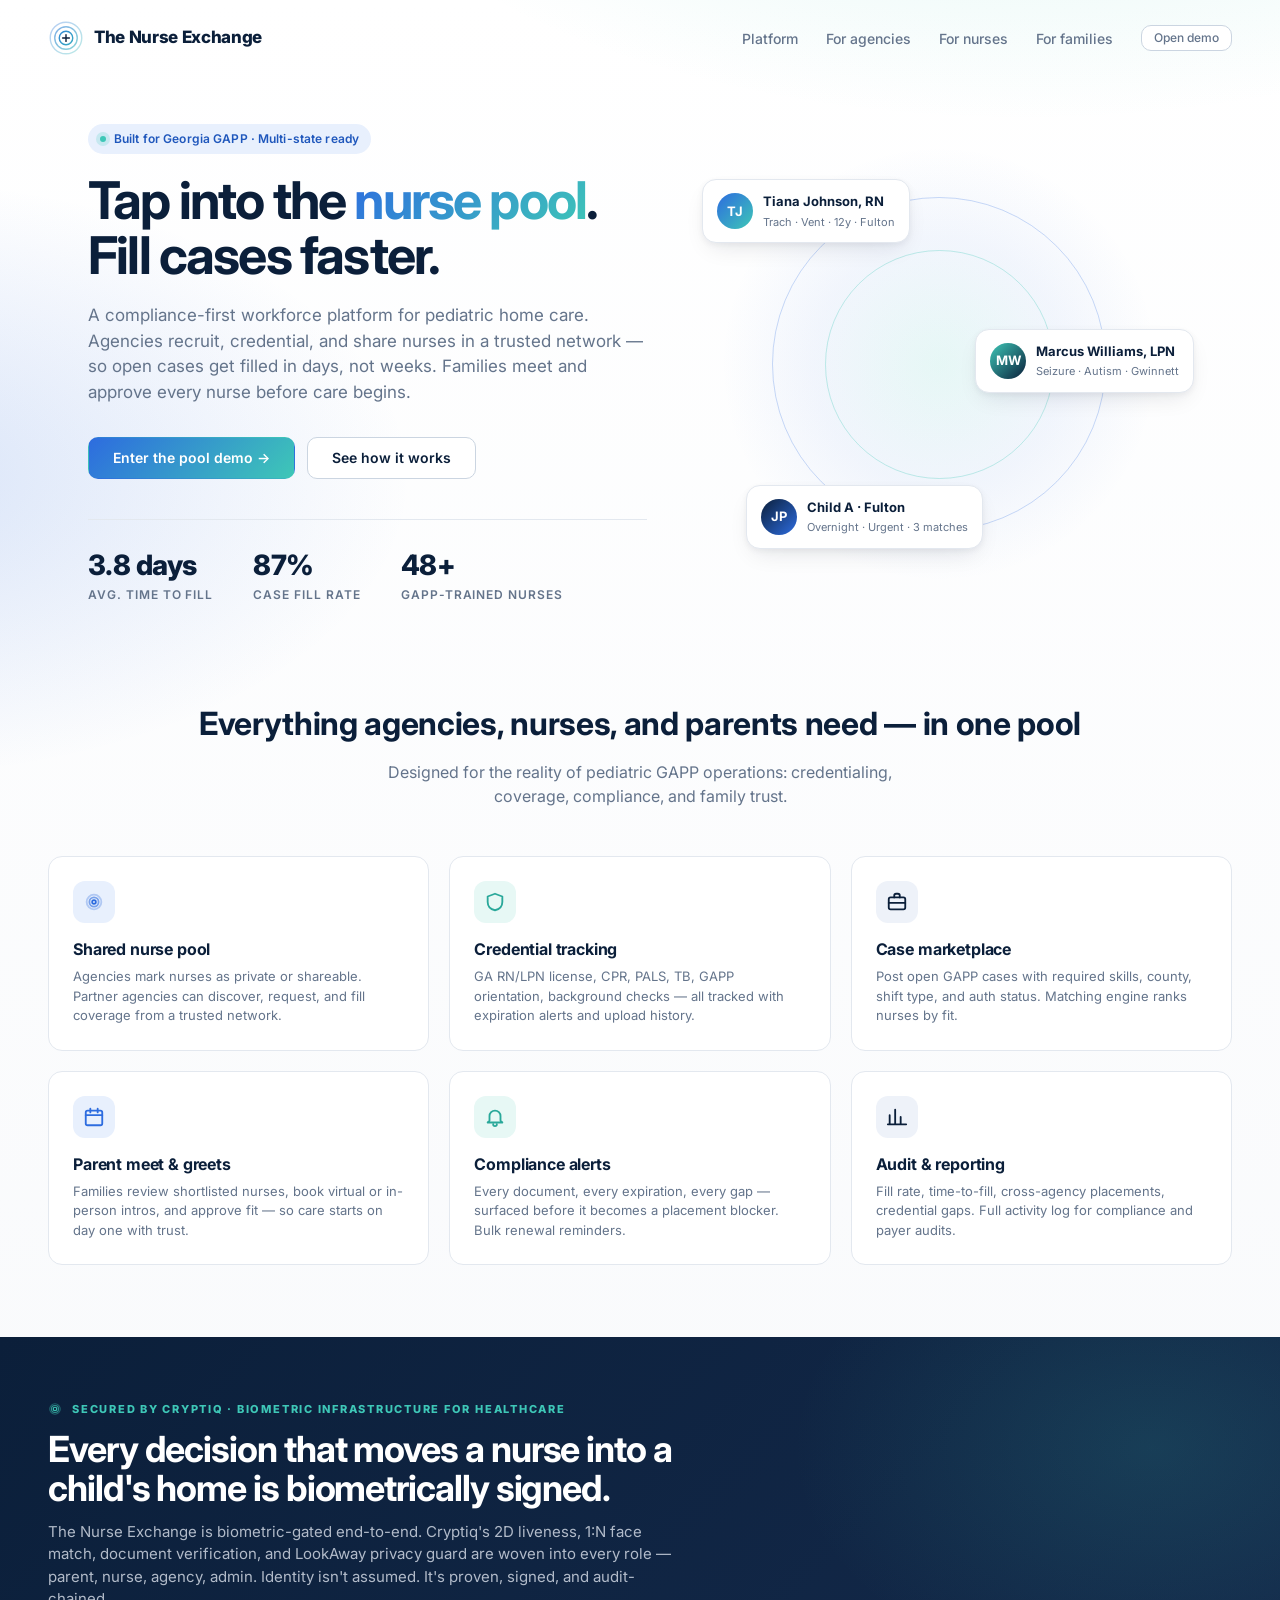
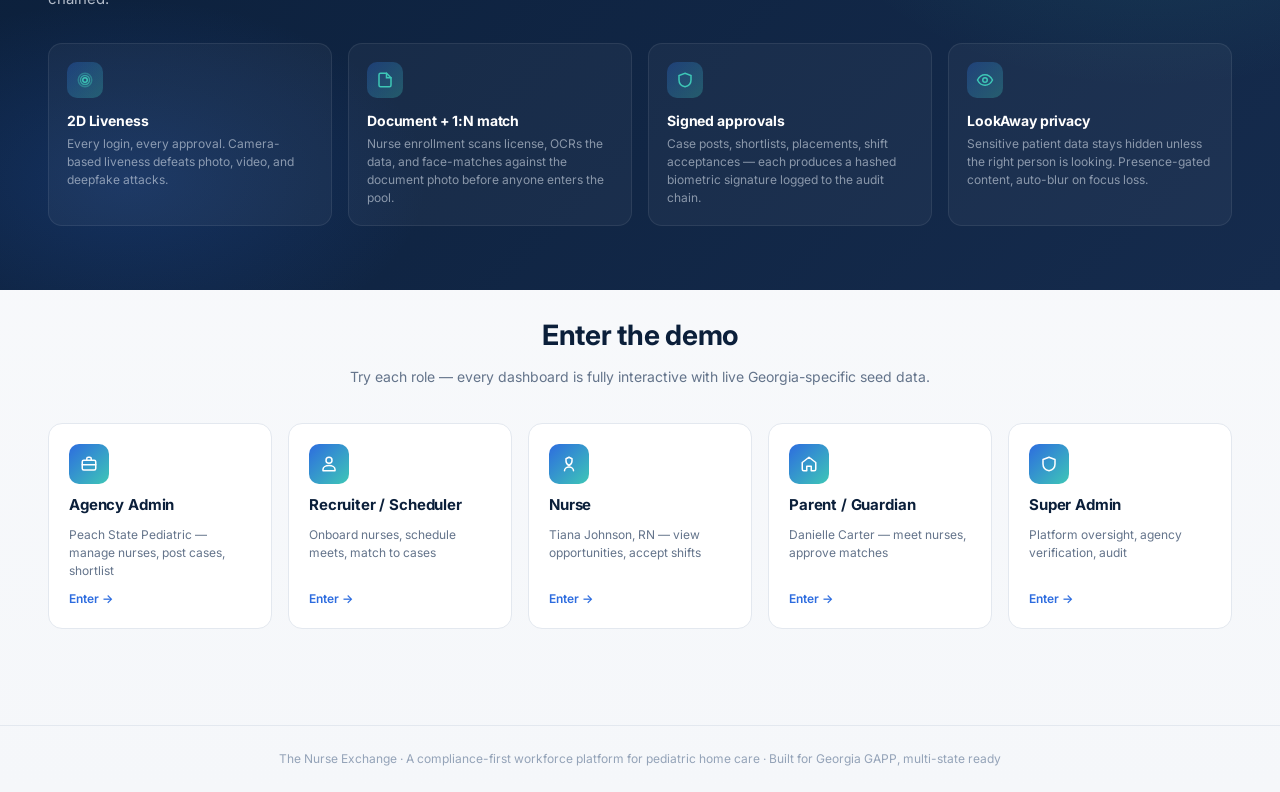
==== index.html @ a518b9c9 "The Nurse Exchange — Cryptiq-secured GAPP marketplace" ====
<!doctype html>
<html lang="en">
<head>
  <meta charset="utf-8" />
  <meta name="viewport" content="width=device-width, initial-scale=1, maximum-scale=1, minimum-scale=1, user-scalable=no, viewport-fit=cover, shrink-to-fit=no" />
  <meta name="apple-mobile-web-app-capable" content="yes" />
  <meta name="mobile-web-app-capable" content="yes" />
  <meta name="apple-mobile-web-app-status-bar-style" content="black-translucent" />
  <script>
    ['gesturestart','gesturechange','gestureend'].forEach(ev => {
      document.addEventListener(ev, e => e.preventDefault(), {passive:false});
    });
    let _tnxLastTap = 0;
    document.addEventListener('touchend', e => {
      const now = Date.now();
      if (now - _tnxLastTap < 350) e.preventDefault();
      _tnxLastTap = now;
    }, {passive:false});
  </script>
  <title>The Nurse Exchange — The shared nurse pool for pediatric home care</title>
  <meta name="description" content="A compliance-first workforce platform for Georgia pediatric home care agencies. Credential, share, and match nurses faster." />
  <link rel="icon" type="image/svg+xml" href="assets/favicon.svg" />
  <link rel="preconnect" href="https://fonts.googleapis.com">
  <link rel="preconnect" href="https://fonts.gstatic.com" crossorigin>
  <link href="https://fonts.googleapis.com/css2?family=Inter:wght@400;500;600;700;800&display=swap" rel="stylesheet">
  <link rel="stylesheet" href="css/styles.css" />
</head>
<body class="landing">

  <nav class="landing-nav">
    <a href="/" class="brand">
      <img src="assets/logo.svg" alt="The Nurse Exchange" />
      <span>The Nurse Exchange</span>
    </a>
    <div class="nav-links">
      <a href="#features">Platform</a>
      <a href="#roles">For agencies</a>
      <a href="#roles">For nurses</a>
      <a href="#roles">For families</a>
      <a href="app.html" class="btn btn-secondary btn-sm">Open demo</a>
    </div>
  </nav>

  <section class="hero">
    <div>
      <div class="hero-eyebrow"><span class="dot"></span> Built for Georgia GAPP · Multi-state ready</div>
      <h1>Tap into the <span class="grad">nurse pool</span>. Fill cases faster.</h1>
      <p class="lead">A compliance-first workforce platform for pediatric home care. Agencies recruit, credential, and share nurses in a trusted network — so open cases get filled in days, not weeks. Families meet and approve every nurse before care begins.</p>
      <div class="hero-cta">
        <a href="app.html" class="btn btn-brand btn-lg">Enter the pool demo →</a>
        <a href="#features" class="btn btn-secondary btn-lg">See how it works</a>
      </div>
      <div class="hero-stats">
        <div class="hero-stat"><div class="num">3.8 days</div><div class="label">Avg. time to fill</div></div>
        <div class="hero-stat"><div class="num">87%</div><div class="label">Case fill rate</div></div>
        <div class="hero-stat"><div class="num">48+</div><div class="label">GAPP-trained nurses</div></div>
      </div>
    </div>
    <div class="hero-visual">
      <div class="ripple"></div>
      <div class="hero-card-stack">
        <div class="float-card a">
          <div class="avatar">TJ</div>
          <div class="meta">
            <div class="name">Tiana Johnson, RN</div>
            <div class="sub">Trach · Vent · 12y · Fulton</div>
          </div>
        </div>
        <div class="float-card b">
          <div class="avatar" style="background: linear-gradient(135deg, #3EC7B7, #0B1F3A)">MW</div>
          <div class="meta">
            <div class="name">Marcus Williams, LPN</div>
            <div class="sub">Seizure · Autism · Gwinnett</div>
          </div>
        </div>
        <div class="float-card c">
          <div class="avatar" style="background: linear-gradient(135deg, #0B1F3A, #2D6CDF)">JP</div>
          <div class="meta">
            <div class="name">Child A · Fulton</div>
            <div class="sub">Overnight · Urgent · 3 matches</div>
          </div>
        </div>
      </div>
    </div>
  </section>

  <section class="features" id="features">
    <h2>Everything agencies, nurses, and parents need — in one pool</h2>
    <div class="sub">Designed for the reality of pediatric GAPP operations: credentialing, coverage, compliance, and family trust.</div>

    <div class="feature-grid">
      <div class="feature-card">
        <div class="ico">
          <svg width="22" height="22" viewBox="0 0 24 24" fill="none" stroke="currentColor" stroke-width="2" stroke-linecap="round" stroke-linejoin="round"><circle cx="12" cy="12" r="8" opacity="0.3"/><circle cx="12" cy="12" r="5" opacity="0.6"/><circle cx="12" cy="12" r="2"/></svg>
        </div>
        <h3>Shared nurse pool</h3>
        <p>Agencies mark nurses as private or shareable. Partner agencies can discover, request, and fill coverage from a trusted network.</p>
      </div>
      <div class="feature-card">
        <div class="ico teal">
          <svg width="22" height="22" viewBox="0 0 24 24" fill="none" stroke="currentColor" stroke-width="2" stroke-linecap="round" stroke-linejoin="round"><path d="M12 3l8 3v6c0 5-3.5 8-8 9-4.5-1-8-4-8-9V6l8-3z"/></svg>
        </div>
        <h3>Credential tracking</h3>
        <p>GA RN/LPN license, CPR, PALS, TB, GAPP orientation, background checks — all tracked with expiration alerts and upload history.</p>
      </div>
      <div class="feature-card">
        <div class="ico navy">
          <svg width="22" height="22" viewBox="0 0 24 24" fill="none" stroke="currentColor" stroke-width="2" stroke-linecap="round" stroke-linejoin="round"><rect x="3" y="7" width="18" height="13" rx="2"/><path d="M9 7V5a2 2 0 0 1 2-2h2a2 2 0 0 1 2 2v2M3 13h18"/></svg>
        </div>
        <h3>Case marketplace</h3>
        <p>Post open GAPP cases with required skills, county, shift type, and auth status. Matching engine ranks nurses by fit.</p>
      </div>
      <div class="feature-card">
        <div class="ico">
          <svg width="22" height="22" viewBox="0 0 24 24" fill="none" stroke="currentColor" stroke-width="2" stroke-linecap="round" stroke-linejoin="round"><rect x="3" y="5" width="18" height="16" rx="2"/><path d="M3 10h18M8 3v4M16 3v4"/></svg>
        </div>
        <h3>Parent meet & greets</h3>
        <p>Families review shortlisted nurses, book virtual or in-person intros, and approve fit — so care starts on day one with trust.</p>
      </div>
      <div class="feature-card">
        <div class="ico teal">
          <svg width="22" height="22" viewBox="0 0 24 24" fill="none" stroke="currentColor" stroke-width="2" stroke-linecap="round" stroke-linejoin="round"><path d="M18 16v-5a6 6 0 0 0-12 0v5l-2 2h16l-2-2zM10 20a2 2 0 0 0 4 0"/></svg>
        </div>
        <h3>Compliance alerts</h3>
        <p>Every document, every expiration, every gap — surfaced before it becomes a placement blocker. Bulk renewal reminders.</p>
      </div>
      <div class="feature-card">
        <div class="ico navy">
          <svg width="22" height="22" viewBox="0 0 24 24" fill="none" stroke="currentColor" stroke-width="2" stroke-linecap="round" stroke-linejoin="round"><path d="M4 20V10M10 20V4M16 20v-8M22 20H2"/></svg>
        </div>
        <h3>Audit & reporting</h3>
        <p>Fill rate, time-to-fill, cross-agency placements, credential gaps. Full activity log for compliance and payer audits.</p>
      </div>
    </div>
  </section>

  <section class="secured-by" id="security">
    <div class="secured-by-inner">
      <div class="lead">
        <svg width="14" height="14" viewBox="0 0 24 24" fill="none" stroke="currentColor" stroke-width="2" stroke-linecap="round"><circle cx="12" cy="12" r="9" opacity="0.4"/><circle cx="12" cy="12" r="6" opacity="0.7"/><circle cx="12" cy="12" r="3"/></svg>
        Secured by Cryptiq · biometric infrastructure for healthcare
      </div>
      <h2>Every decision that moves a nurse into a child's home is biometrically signed.</h2>
      <p class="blurb">The Nurse Exchange is biometric-gated end-to-end. Cryptiq's 2D liveness, 1:N face match, document verification, and LookAway privacy guard are woven into every role — parent, nurse, agency, admin. Identity isn't assumed. It's proven, signed, and audit-chained.</p>
      <div class="secured-grid">
        <div class="secured-item">
          <div class="ico">
            <svg width="18" height="18" viewBox="0 0 24 24" fill="none" stroke="currentColor" stroke-width="2" stroke-linecap="round"><circle cx="12" cy="12" r="9" opacity="0.4"/><circle cx="12" cy="12" r="6" opacity="0.7"/><circle cx="12" cy="12" r="3"/></svg>
          </div>
          <h4>2D Liveness</h4>
          <p>Every login, every approval. Camera-based liveness defeats photo, video, and deepfake attacks.</p>
        </div>
        <div class="secured-item">
          <div class="ico">
            <svg width="18" height="18" viewBox="0 0 24 24" fill="none" stroke="currentColor" stroke-width="2" stroke-linecap="round"><path d="M14 3H6a2 2 0 0 0-2 2v14a2 2 0 0 0 2 2h12a2 2 0 0 0 2-2V9l-6-6z"/><path d="M14 3v6h6"/></svg>
          </div>
          <h4>Document + 1:N match</h4>
          <p>Nurse enrollment scans license, OCRs the data, and face-matches against the document photo before anyone enters the pool.</p>
        </div>
        <div class="secured-item">
          <div class="ico">
            <svg width="18" height="18" viewBox="0 0 24 24" fill="none" stroke="currentColor" stroke-width="2" stroke-linecap="round"><path d="M12 3l8 3v6c0 5-3.5 8-8 9-4.5-1-8-4-8-9V6l8-3z"/></svg>
          </div>
          <h4>Signed approvals</h4>
          <p>Case posts, shortlists, placements, shift acceptances — each produces a hashed biometric signature logged to the audit chain.</p>
        </div>
        <div class="secured-item">
          <div class="ico">
            <svg width="18" height="18" viewBox="0 0 24 24" fill="none" stroke="currentColor" stroke-width="2" stroke-linecap="round"><circle cx="12" cy="12" r="3"/><path d="M2 12s3.5-7 10-7 10 7 10 7-3.5 7-10 7-10-7-10-7z"/></svg>
          </div>
          <h4>LookAway privacy</h4>
          <p>Sensitive patient data stays hidden unless the right person is looking. Presence-gated content, auto-blur on focus loss.</p>
        </div>
      </div>
    </div>
  </section>

  <section class="role-picker" id="roles">
    <h2>Enter the demo</h2>
    <p class="sub">Try each role — every dashboard is fully interactive with live Georgia-specific seed data.</p>

    <div class="role-grid">
      <a class="role-card" href="app.html#/dashboard" onclick="localStorage.setItem('tnx.role','agency_admin')">
        <div class="badge-ico">
          <svg width="18" height="18" viewBox="0 0 24 24" fill="none" stroke="currentColor" stroke-width="2" stroke-linecap="round" stroke-linejoin="round"><rect x="3" y="7" width="18" height="13" rx="2"/><path d="M9 7V5a2 2 0 0 1 2-2h2a2 2 0 0 1 2 2v2M3 13h18"/></svg>
        </div>
        <h4>Agency Admin</h4>
        <div class="persona">Peach State Pediatric — manage nurses, post cases, shortlist</div>
        <div class="enter">Enter →</div>
      </a>
      <a class="role-card" href="app.html#/dashboard" onclick="localStorage.setItem('tnx.role','recruiter')">
        <div class="badge-ico">
          <svg width="18" height="18" viewBox="0 0 24 24" fill="none" stroke="currentColor" stroke-width="2" stroke-linecap="round" stroke-linejoin="round"><path d="M16 7a4 4 0 1 1-8 0 4 4 0 0 1 8 0zM12 14c-4.4 0-8 2.2-8 5v2h16v-2c0-2.8-3.6-5-8-5z"/></svg>
        </div>
        <h4>Recruiter / Scheduler</h4>
        <div class="persona">Onboard nurses, schedule meets, match to cases</div>
        <div class="enter">Enter →</div>
      </a>
      <a class="role-card" href="app.html#/nurse-home" onclick="localStorage.setItem('tnx.role','nurse')">
        <div class="badge-ico">
          <svg width="18" height="18" viewBox="0 0 24 24" fill="none" stroke="currentColor" stroke-width="2" stroke-linecap="round" stroke-linejoin="round"><path d="M12 3l4 2v3c0 3-2 5-4 6-2-1-4-3-4-6V5l4-2z"/><path d="M6 21c0-3 3-5 6-5s6 2 6 5"/></svg>
        </div>
        <h4>Nurse</h4>
        <div class="persona">Tiana Johnson, RN — view opportunities, accept shifts</div>
        <div class="enter">Enter →</div>
      </a>
      <a class="role-card" href="app.html#/parent-home" onclick="localStorage.setItem('tnx.role','parent')">
        <div class="badge-ico">
          <svg width="18" height="18" viewBox="0 0 24 24" fill="none" stroke="currentColor" stroke-width="2" stroke-linecap="round" stroke-linejoin="round"><path d="M3 10l9-7 9 7v9a2 2 0 0 1-2 2h-4v-6h-6v6H5a2 2 0 0 1-2-2v-9z"/></svg>
        </div>
        <h4>Parent / Guardian</h4>
        <div class="persona">Danielle Carter — meet nurses, approve matches</div>
        <div class="enter">Enter →</div>
      </a>
      <a class="role-card" href="app.html#/admin" onclick="localStorage.setItem('tnx.role','super_admin')">
        <div class="badge-ico">
          <svg width="18" height="18" viewBox="0 0 24 24" fill="none" stroke="currentColor" stroke-width="2" stroke-linecap="round" stroke-linejoin="round"><path d="M12 3l8 3v6c0 5-3.5 8-8 9-4.5-1-8-4-8-9V6l8-3z"/></svg>
        </div>
        <h4>Super Admin</h4>
        <div class="persona">Platform oversight, agency verification, audit</div>
        <div class="enter">Enter →</div>
      </a>
    </div>
  </section>

  <footer class="landing-foot">
    The Nurse Exchange · A compliance-first workforce platform for pediatric home care · Built for Georgia GAPP, multi-state ready
  </footer>

</body>
</html>
---- css/styles.css ----
/* =========================================================
   The Nurse Exchange — Design System
   Light healthcare theme · Pool/ripple motif
   ========================================================= */

:root {
  /* Brand */
  --navy: #0B1F3A;
  --navy-700: #152B4D;
  --navy-50: #EEF2F9;
  --ocean: #2D6CDF;
  --ocean-600: #1F57BC;
  --ocean-50: #E8F0FD;
  --teal: #3EC7B7;
  --teal-600: #2AA89A;
  --teal-50: #E7F8F5;

  /* Neutrals */
  --bg: #F5F7FA;
  --bg-soft: #FAFBFD;
  --surface: #FFFFFF;
  --surface-alt: #F8FAFC;
  --border: #E3E8EF;
  --border-strong: #CBD5E1;

  /* Text */
  --text: #0F172A;
  --text-muted: #64748B;
  --text-subtle: #94A3B8;

  /* Status */
  --ok: #16A34A;
  --ok-bg: #DCFCE7;
  --warn: #D97706;
  --warn-bg: #FEF3C7;
  --err: #DC2626;
  --err-bg: #FEE2E2;
  --info: #2563EB;
  --info-bg: #DBEAFE;

  /* Shadows */
  --shadow-sm: 0 1px 2px rgba(15,23,42,0.04), 0 1px 3px rgba(15,23,42,0.06);
  --shadow-md: 0 2px 6px rgba(15,23,42,0.05), 0 10px 24px -8px rgba(15,23,42,0.12);
  --shadow-lg: 0 10px 30px -10px rgba(15,23,42,0.18), 0 4px 12px rgba(15,23,42,0.08);

  /* Radii */
  --r-xs: 6px;
  --r-sm: 10px;
  --r-md: 14px;
  --r-lg: 20px;
  --r-pill: 999px;

  /* Spacing */
  --space-1: 4px;
  --space-2: 8px;
  --space-3: 12px;
  --space-4: 16px;
  --space-5: 24px;
  --space-6: 32px;
  --space-7: 48px;
  --space-8: 64px;

  --nav-h: 64px;
  --side-w: 248px;
}

* { box-sizing: border-box; }
html, body { margin: 0; padding: 0; }
html {
  scroll-behavior: smooth;
  -webkit-text-size-adjust: 100%;
  text-size-adjust: 100%;
  touch-action: manipulation; /* disables double-tap zoom on iOS */
  overflow-x: hidden;
  max-width: 100vw;
}
body {
  font-family: 'Inter', -apple-system, BlinkMacSystemFont, 'Segoe UI', Roboto, sans-serif;
  font-size: 14px;
  line-height: 1.5;
  color: var(--text);
  background: var(--bg);
  -webkit-font-smoothing: antialiased;
  -moz-osx-font-smoothing: grayscale;
  overflow-x: hidden;
  -webkit-text-size-adjust: 100%;
  text-size-adjust: 100%;
}
.app-topbar, .topbar-left, .topbar-right, .role-switch, .user-menu, .icon-btn, .mobile-menu-btn { white-space: nowrap; }

h1, h2, h3, h4 { margin: 0; font-weight: 700; letter-spacing: -0.01em; color: var(--navy); }
h1 { font-size: 28px; letter-spacing: -0.02em; }
h2 { font-size: 22px; }
h3 { font-size: 17px; }
h4 { font-size: 14px; }
p { margin: 0; }
a { color: var(--ocean); text-decoration: none; }
a:hover { text-decoration: underline; }
small { font-size: 12px; color: var(--text-muted); }

button, input, select, textarea { font-family: inherit; font-size: inherit; }

.sr-only { position: absolute; width: 1px; height: 1px; padding: 0; margin: -1px; overflow: hidden; clip: rect(0,0,0,0); border: 0; }

/* =========================================================
   LANDING PAGE
   ========================================================= */
.landing {
  min-height: 100vh;
  background:
    radial-gradient(1200px 600px at 80% -10%, rgba(62,199,183,0.18), transparent 60%),
    radial-gradient(900px 500px at -10% 20%, rgba(45,108,223,0.18), transparent 60%),
    linear-gradient(180deg, #FFFFFF 0%, #F5F7FA 100%);
}
.landing-nav {
  display: flex;
  align-items: center;
  justify-content: space-between;
  padding: 20px 48px;
  max-width: 1280px;
  margin: 0 auto;
}
.landing-nav .brand {
  display: flex; align-items: center; gap: 10px;
  font-weight: 800; font-size: 17px; color: var(--navy); letter-spacing: -0.02em;
}
.landing-nav .brand img { height: 36px; }
.landing-nav .nav-links { display: flex; gap: 28px; align-items: center; }
.landing-nav .nav-links a { color: var(--text-muted); font-weight: 500; }
.landing-nav .nav-links a:hover { color: var(--navy); text-decoration: none; }

.hero {
  max-width: 1200px; margin: 0 auto; padding: 48px 48px 24px;
  display: grid; grid-template-columns: minmax(0, 1.05fr) minmax(0, 0.95fr); gap: 40px; align-items: center;
}
.hero-eyebrow {
  display: inline-flex; align-items: center; gap: 8px;
  background: var(--ocean-50); color: var(--ocean-600);
  padding: 6px 12px; border-radius: var(--r-pill);
  font-size: 12px; font-weight: 600; letter-spacing: 0.01em;
  margin-bottom: 20px;
}
.hero-eyebrow .dot { width: 6px; height: 6px; border-radius: 50%; background: var(--teal); box-shadow: 0 0 0 4px rgba(62,199,183,0.2); }
.hero h1 {
  font-size: 52px; line-height: 1.05; letter-spacing: -0.035em;
  color: var(--navy); margin-bottom: 20px;
}
.hero h1 .grad { background: linear-gradient(135deg, var(--ocean), var(--teal)); -webkit-background-clip: text; background-clip: text; color: transparent; }
.hero p.lead { font-size: 17px; color: var(--text-muted); max-width: 560px; margin-bottom: 32px; }
.hero-cta { display: flex; gap: 12px; }
.hero-stats {
  display: flex; gap: 40px; margin-top: 40px; padding-top: 24px;
  border-top: 1px solid var(--border);
}
.hero-stat .num { font-size: 28px; font-weight: 800; color: var(--navy); letter-spacing: -0.02em; }
.hero-stat .label { font-size: 12px; color: var(--text-muted); text-transform: uppercase; letter-spacing: 0.08em; font-weight: 600; }

.hero-visual {
  position: relative; aspect-ratio: 1 / 1; width: 100%; max-width: 440px; margin: 0 auto;
}
.ripple {
  position: absolute; inset: 0; border-radius: 50%;
  background: radial-gradient(circle at 50% 50%, rgba(62,199,183,0.12), rgba(45,108,223,0.06) 40%, transparent 70%);
  animation: pulse 4s ease-in-out infinite;
}
.ripple::before, .ripple::after {
  content: ''; position: absolute; inset: 12%; border-radius: 50%;
  border: 1.5px solid rgba(45,108,223,0.25);
}
.ripple::after { inset: 24%; border-color: rgba(62,199,183,0.3); animation: pulse 4s ease-in-out infinite 1s; }
@keyframes pulse {
  0%, 100% { transform: scale(1); opacity: 1; }
  50% { transform: scale(1.04); opacity: 0.85; }
}
.hero-card-stack { position: absolute; inset: 0; display: flex; align-items: center; justify-content: center; }
.float-card {
  position: absolute; background: var(--surface); border: 1px solid var(--border);
  border-radius: var(--r-md); padding: 12px 14px; box-shadow: var(--shadow-md);
  display: flex; gap: 10px; align-items: center; white-space: nowrap;
}
.float-card .avatar { width: 36px; height: 36px; border-radius: 50%; background: linear-gradient(135deg, var(--ocean), var(--teal)); color: white; display: grid; place-items: center; font-weight: 700; font-size: 13px; }
.float-card .meta { display: flex; flex-direction: column; gap: 2px; }
.float-card .name { font-weight: 700; color: var(--navy); font-size: 13px; }
.float-card .sub { font-size: 11px; color: var(--text-muted); }
.float-card.a { top: 8%; left: -4%; animation: floaty 6s ease-in-out infinite; }
.float-card.b { top: 42%; right: -8%; animation: floaty 7s ease-in-out infinite 1.2s; }
.float-card.c { bottom: 8%; left: 6%; animation: floaty 8s ease-in-out infinite 0.4s; }
@keyframes floaty {
  0%, 100% { transform: translateY(0); }
  50% { transform: translateY(-10px); }
}

.features { max-width: 1280px; margin: 0 auto; padding: 72px 48px; }
.features h2 { text-align: center; font-size: 32px; margin-bottom: 12px; }
.features .sub { text-align: center; color: var(--text-muted); max-width: 560px; margin: 0 auto 48px; font-size: 16px; }
.feature-grid { display: grid; grid-template-columns: repeat(3, 1fr); gap: 20px; }
.feature-card { background: var(--surface); border: 1px solid var(--border); border-radius: var(--r-md); padding: 24px; transition: all 0.2s; }
.feature-card:hover { transform: translateY(-2px); box-shadow: var(--shadow-md); border-color: var(--ocean-50); }
.feature-card .ico { width: 42px; height: 42px; border-radius: 12px; background: var(--ocean-50); color: var(--ocean); display: grid; place-items: center; margin-bottom: 14px; }
.feature-card .ico.teal { background: var(--teal-50); color: var(--teal-600); }
.feature-card .ico.navy { background: var(--navy-50); color: var(--navy); }
.feature-card h3 { font-size: 16px; margin-bottom: 6px; }
.feature-card p { color: var(--text-muted); font-size: 13px; }

.role-picker { max-width: 1280px; margin: 0 auto; padding: 24px 48px 96px; }
.role-picker h2 { font-size: 28px; text-align: center; margin-bottom: 10px; }
.role-picker .sub { text-align: center; color: var(--text-muted); margin-bottom: 36px; }
.role-grid { display: grid; grid-template-columns: repeat(5, 1fr); gap: 16px; }
.role-card {
  background: var(--surface); border: 1px solid var(--border); border-radius: var(--r-md);
  padding: 20px; cursor: pointer; transition: all 0.2s; text-align: left;
  display: flex; flex-direction: column; gap: 10px;
}
.role-card:hover { transform: translateY(-3px); box-shadow: var(--shadow-md); border-color: var(--ocean); }
.role-card .badge-ico { width: 40px; height: 40px; border-radius: 10px; display: grid; place-items: center; background: linear-gradient(135deg, var(--ocean), var(--teal)); color: white; }
.role-card h4 { font-size: 15px; color: var(--navy); }
.role-card .persona { font-size: 12px; color: var(--text-muted); }
.role-card .enter { font-size: 12px; color: var(--ocean); font-weight: 600; margin-top: auto; }

.landing-foot {
  border-top: 1px solid var(--border); padding: 24px 48px; text-align: center;
  color: var(--text-subtle); font-size: 12px;
}

/* =========================================================
   BUTTONS
   ========================================================= */
.btn {
  display: inline-flex; align-items: center; justify-content: center; gap: 8px;
  padding: 10px 18px; border-radius: var(--r-sm); border: 1px solid transparent;
  font-weight: 600; font-size: 13px; cursor: pointer; transition: all 0.15s;
  text-decoration: none; white-space: nowrap; line-height: 1;
}
.btn span, .btn svg { flex-shrink: 0; }
.btn-primary { background: var(--navy); color: white; }
.btn-primary:hover { background: var(--navy-700); transform: translateY(-1px); box-shadow: var(--shadow-md); }
.btn-brand { background: linear-gradient(135deg, var(--ocean), var(--teal)); color: white; }
.btn-brand:hover { transform: translateY(-1px); box-shadow: 0 6px 18px rgba(45,108,223,0.35); }
.btn-secondary { background: var(--surface); color: var(--navy); border-color: var(--border-strong); }
.btn-secondary:hover { background: var(--navy-50); border-color: var(--navy-700); }
.btn-ghost { background: transparent; color: var(--text-muted); }
.btn-ghost:hover { background: var(--surface-alt); color: var(--navy); }
.btn-danger { background: white; color: var(--err); border-color: var(--err-bg); }
.btn-danger:hover { background: var(--err-bg); }
.btn-sm { padding: 6px 12px; font-size: 12px; }
.btn-lg { padding: 13px 24px; font-size: 14px; }
.btn-block { width: 100%; }
.btn[disabled], .btn.disabled { opacity: 0.5; pointer-events: none; }

/* =========================================================
   APP SHELL
   ========================================================= */
.app-shell { display: grid; grid-template-columns: var(--side-w) 1fr; grid-template-rows: var(--nav-h) 1fr auto; min-height: 100vh; }
.app-topbar {
  grid-column: 1 / -1;
  display: flex; align-items: center; justify-content: space-between;
  padding: 0 24px; background: var(--surface); border-bottom: 1px solid var(--border);
  position: sticky; top: 0; z-index: 30;
}
.app-footer {
  grid-column: 1 / -1;
  background: var(--surface); border-top: 1px solid var(--border);
  padding: 14px 24px;
}
.app-footer-inner {
  max-width: 1440px; margin: 0 auto;
  display: flex; align-items: center; gap: 14px; flex-wrap: wrap;
}
.app-footer-meta { font-size: 12px; color: var(--text-muted); letter-spacing: 0.01em; }
.topbar-left { display: flex; align-items: center; gap: 18px; }
.topbar-brand { display: flex; align-items: center; gap: 10px; font-weight: 800; color: var(--navy); letter-spacing: -0.02em; font-size: 15px; }
.topbar-brand img { height: 30px; }
.topbar-search {
  display: flex; align-items: center; gap: 8px;
  background: var(--surface-alt); padding: 8px 14px; border-radius: var(--r-pill);
  border: 1px solid var(--border); min-width: 320px;
}
.topbar-search input { border: 0; background: transparent; outline: 0; flex: 1; color: var(--navy); font-size: 13px; }
.topbar-right { display: flex; align-items: center; gap: 12px; }
.role-switch {
  display: flex; align-items: center; gap: 8px; padding: 6px 10px;
  background: var(--ocean-50); color: var(--ocean-600); border-radius: var(--r-pill);
  font-size: 12px; font-weight: 600; cursor: pointer; border: 1px solid transparent;
  transition: all 0.15s;
}
.role-switch:hover { border-color: var(--ocean); }
.icon-btn { width: 36px; height: 36px; border-radius: 10px; background: transparent; border: 0; color: var(--text-muted); cursor: pointer; display: grid; place-items: center; position: relative; }
.icon-btn:hover { background: var(--surface-alt); color: var(--navy); }
.icon-btn .dot-alert { position: absolute; top: 8px; right: 8px; width: 8px; height: 8px; border-radius: 50%; background: var(--err); border: 2px solid white; }
.user-menu { display: flex; align-items: center; gap: 10px; cursor: pointer; padding: 4px 10px 4px 4px; border-radius: var(--r-pill); transition: background 0.15s; }
.user-menu:hover { background: var(--surface-alt); }
.user-menu .avatar { width: 32px; height: 32px; border-radius: 50%; background: linear-gradient(135deg, var(--ocean), var(--teal)); color: white; display: grid; place-items: center; font-weight: 700; font-size: 12px; }
.user-menu .meta { display: flex; flex-direction: column; line-height: 1.2; }
.user-menu .name { font-size: 12px; font-weight: 600; color: var(--navy); }
.user-menu .sub { font-size: 11px; color: var(--text-muted); }

.app-sidebar {
  background: var(--surface); border-right: 1px solid var(--border);
  padding: 16px 12px; display: flex; flex-direction: column; gap: 4px;
  overflow-y: auto;
}
.nav-group-label { font-size: 10px; text-transform: uppercase; letter-spacing: 0.12em; color: var(--text-subtle); font-weight: 700; padding: 14px 10px 6px; }
.nav-item {
  display: flex; align-items: center; gap: 12px; padding: 9px 12px;
  border-radius: var(--r-sm); color: var(--text-muted); font-weight: 500; font-size: 13px;
  cursor: pointer; transition: all 0.12s; text-decoration: none;
}
.nav-item:hover { background: var(--navy-50); color: var(--navy); text-decoration: none; }
.nav-item.active { background: linear-gradient(135deg, rgba(45,108,223,0.1), rgba(62,199,183,0.1)); color: var(--ocean-600); font-weight: 600; }
.nav-item.active svg { color: var(--ocean); }
.nav-item .badge-count { margin-left: auto; background: var(--navy-50); color: var(--navy); border-radius: var(--r-pill); padding: 2px 8px; font-size: 11px; font-weight: 700; }
.nav-item.active .badge-count { background: var(--ocean); color: white; }

.sidebar-foot {
  margin-top: auto; padding: 16px 10px 8px; border-top: 1px solid var(--border);
  display: flex; flex-direction: column; gap: 8px;
}
.compliance-card { background: linear-gradient(135deg, var(--teal-50), var(--ocean-50)); border-radius: var(--r-md); padding: 14px; }
.compliance-card h4 { font-size: 12px; color: var(--navy); margin-bottom: 4px; }
.compliance-card p { font-size: 11px; color: var(--text-muted); margin-bottom: 10px; }

.app-main { padding: 28px 32px 64px; max-width: 1440px; width: 100%; margin: 0 auto; }

/* =========================================================
   PAGE HEADERS
   ========================================================= */
.page-head {
  display: flex; align-items: flex-end; justify-content: space-between; gap: 20px;
  margin-bottom: 24px;
}
.page-head .titles h1 { margin-bottom: 4px; }
.page-head .titles p { color: var(--text-muted); font-size: 14px; }
.page-head .actions { display: flex; gap: 10px; align-items: center; }

.breadcrumb { display: flex; align-items: center; gap: 6px; font-size: 12px; color: var(--text-muted); margin-bottom: 8px; }
.breadcrumb a { color: var(--text-muted); }
.breadcrumb a:hover { color: var(--navy); text-decoration: none; }
.breadcrumb svg { opacity: 0.5; }

/* =========================================================
   CARDS & SURFACES
   ========================================================= */
.card {
  background: var(--surface); border: 1px solid var(--border);
  border-radius: var(--r-md); padding: 20px;
}
.card-sm { padding: 14px; border-radius: var(--r-sm); }
.card h3 { font-size: 15px; margin-bottom: 8px; }
.card-header { display: flex; align-items: center; justify-content: space-between; margin-bottom: 16px; }
.card-header h3 { margin: 0; }
.card-header .actions { display: flex; gap: 8px; }

.stat-grid { display: grid; grid-template-columns: repeat(4, 1fr); gap: 16px; margin-bottom: 24px; }
.stat-card { background: var(--surface); border: 1px solid var(--border); border-radius: var(--r-md); padding: 18px; position: relative; overflow: hidden; }
.stat-card .label { font-size: 12px; color: var(--text-muted); text-transform: uppercase; letter-spacing: 0.06em; font-weight: 600; }
.stat-card .val { font-size: 28px; font-weight: 800; color: var(--navy); margin: 6px 0 4px; letter-spacing: -0.02em; }
.stat-card .delta { font-size: 12px; font-weight: 600; display: inline-flex; align-items: center; gap: 4px; }
.stat-card .delta.up { color: var(--ok); }
.stat-card .delta.down { color: var(--err); }
.stat-card .accent { position: absolute; bottom: 0; left: 0; right: 0; height: 3px; background: linear-gradient(90deg, var(--ocean), var(--teal)); }

.grid-2 { display: grid; grid-template-columns: 2fr 1fr; gap: 20px; }
.grid-3 { display: grid; grid-template-columns: repeat(3, 1fr); gap: 16px; }
.stack { display: flex; flex-direction: column; gap: 16px; }
.row { display: flex; align-items: center; gap: 12px; }
.row-between { display: flex; align-items: center; justify-content: space-between; gap: 12px; }

/* =========================================================
   BADGES
   ========================================================= */
.badge {
  display: inline-flex; align-items: center; gap: 4px;
  padding: 3px 10px; border-radius: var(--r-pill);
  font-size: 11px; font-weight: 600; line-height: 1.4; white-space: nowrap;
}
.badge .b-dot { width: 6px; height: 6px; border-radius: 50%; background: currentColor; }
.badge-ok { color: var(--ok); background: var(--ok-bg); }
.badge-warn { color: var(--warn); background: var(--warn-bg); }
.badge-err { color: var(--err); background: var(--err-bg); }
.badge-info { color: var(--info); background: var(--info-bg); }
.badge-neutral { color: var(--text-muted); background: var(--navy-50); }
.badge-brand { color: var(--teal-600); background: var(--teal-50); }
.badge-ocean { color: var(--ocean-600); background: var(--ocean-50); }

.chip {
  display: inline-flex; align-items: center; gap: 6px;
  padding: 4px 10px; border-radius: var(--r-pill);
  background: var(--surface-alt); border: 1px solid var(--border);
  font-size: 11px; color: var(--text-muted); font-weight: 500;
}

/* =========================================================
   FORMS
   ========================================================= */
.field { display: flex; flex-direction: column; gap: 6px; margin-bottom: 16px; }
.field label { font-size: 12px; font-weight: 600; color: var(--navy); }
.field .hint { font-size: 11px; color: var(--text-muted); }
.input, .select, .textarea {
  background: var(--surface); border: 1px solid var(--border-strong); border-radius: var(--r-sm);
  padding: 9px 12px; font-size: 13px; color: var(--text); outline: 0; transition: all 0.15s;
  width: 100%;
}
.input:focus, .select:focus, .textarea:focus { border-color: var(--ocean); box-shadow: 0 0 0 3px var(--ocean-50); }
.textarea { resize: vertical; min-height: 90px; }

.form-row { display: grid; grid-template-columns: repeat(2, 1fr); gap: 16px; }
.form-row-3 { display: grid; grid-template-columns: repeat(3, 1fr); gap: 16px; }

.search-bar { display: flex; align-items: center; gap: 10px; background: var(--surface); border: 1px solid var(--border); border-radius: var(--r-pill); padding: 8px 16px; }
.search-bar input { border: 0; outline: 0; flex: 1; font-size: 13px; background: transparent; }

.filter-bar {
  display: flex; flex-wrap: wrap; gap: 10px; align-items: center;
  background: var(--surface); border: 1px solid var(--border); border-radius: var(--r-md);
  padding: 14px 16px; margin-bottom: 20px;
}
.filter-bar .filter-pill {
  display: inline-flex; align-items: center; gap: 6px;
  padding: 6px 12px; border-radius: var(--r-pill); font-size: 12px; font-weight: 500;
  background: var(--surface-alt); border: 1px solid var(--border); cursor: pointer;
  color: var(--text-muted); transition: all 0.15s;
}
.filter-bar .filter-pill:hover { border-color: var(--ocean); color: var(--navy); }
.filter-bar .filter-pill.active { background: var(--navy); color: white; border-color: var(--navy); }

/* =========================================================
   NURSE CARD (hero component)
   ========================================================= */
.nurse-card {
  background: var(--surface); border: 1px solid var(--border); border-radius: var(--r-md);
  padding: 18px; display: flex; flex-direction: column; gap: 12px; cursor: pointer; transition: all 0.2s;
  position: relative;
}
.nurse-card:hover { transform: translateY(-2px); box-shadow: var(--shadow-md); border-color: var(--ocean-50); }
.nurse-card .top { display: flex; gap: 14px; align-items: flex-start; }
.nurse-card .avatar {
  width: 52px; height: 52px; border-radius: 50%;
  background: linear-gradient(135deg, var(--ocean), var(--teal)); color: white;
  display: grid; place-items: center; font-weight: 700; font-size: 17px; flex-shrink: 0;
}
.nurse-card .name { font-weight: 700; color: var(--navy); font-size: 15px; display: flex; align-items: center; gap: 6px; }
.nurse-card .credential { font-size: 12px; color: var(--text-muted); font-weight: 500; }
.nurse-card .loc { font-size: 11px; color: var(--text-subtle); display: flex; align-items: center; gap: 4px; margin-top: 2px; }
.nurse-card .skills { display: flex; flex-wrap: wrap; gap: 4px; }
.nurse-card .match { position: absolute; top: 12px; right: 12px; }
.nurse-card .foot { display: flex; justify-content: space-between; align-items: center; padding-top: 10px; border-top: 1px dashed var(--border); }
.nurse-card .share-ind { font-size: 11px; color: var(--teal-600); font-weight: 600; display: inline-flex; align-items: center; gap: 4px; }

.match-ring { width: 46px; height: 46px; position: relative; }
.match-ring svg { width: 100%; height: 100%; transform: rotate(-90deg); }
.match-ring .pct { position: absolute; inset: 0; display: grid; place-items: center; font-size: 11px; font-weight: 700; color: var(--navy); }

/* =========================================================
   TABLES
   ========================================================= */
.table-wrap { background: var(--surface); border: 1px solid var(--border); border-radius: var(--r-md); overflow: hidden; }
table.tbl { width: 100%; border-collapse: collapse; }
.tbl th { text-align: left; font-size: 11px; text-transform: uppercase; letter-spacing: 0.06em; color: var(--text-muted); font-weight: 700; padding: 12px 16px; background: var(--surface-alt); border-bottom: 1px solid var(--border); }
.tbl td { padding: 14px 16px; border-bottom: 1px solid var(--border); font-size: 13px; color: var(--text); vertical-align: middle; }
.tbl tr:last-child td { border-bottom: 0; }
.tbl tr:hover td { background: var(--bg-soft); }
.tbl td .mini-av { width: 28px; height: 28px; border-radius: 50%; background: linear-gradient(135deg, var(--ocean), var(--teal)); color: white; display: inline-grid; place-items: center; font-weight: 700; font-size: 11px; margin-right: 10px; vertical-align: middle; }

/* =========================================================
   TIMELINE / ACTIVITY
   ========================================================= */
.timeline { display: flex; flex-direction: column; gap: 14px; }
.timeline-item { display: flex; gap: 12px; align-items: flex-start; }
.timeline-item .tl-dot { width: 32px; height: 32px; border-radius: 50%; background: var(--ocean-50); color: var(--ocean); display: grid; place-items: center; flex-shrink: 0; }
.timeline-item .tl-body { flex: 1; }
.timeline-item .tl-text { font-size: 13px; color: var(--text); }
.timeline-item .tl-text b { color: var(--navy); font-weight: 600; }
.timeline-item .tl-time { font-size: 11px; color: var(--text-subtle); margin-top: 2px; }

/* =========================================================
   KANBAN / CASE BOARD
   ========================================================= */
.kanban { display: grid; grid-template-columns: repeat(4, 1fr); gap: 14px; }
.kanban-col { background: var(--surface-alt); border-radius: var(--r-md); padding: 12px; min-height: 400px; }
.kanban-col h4 { font-size: 12px; text-transform: uppercase; letter-spacing: 0.06em; color: var(--text-muted); margin-bottom: 12px; display: flex; align-items: center; gap: 8px; }
.kanban-col h4 .ct { background: var(--navy); color: white; padding: 1px 8px; border-radius: var(--r-pill); font-size: 10px; }
.kanban-card { background: var(--surface); border: 1px solid var(--border); border-radius: var(--r-sm); padding: 12px; margin-bottom: 10px; cursor: pointer; transition: all 0.15s; }
.kanban-card:hover { border-color: var(--ocean); box-shadow: var(--shadow-sm); transform: translateY(-1px); }
.kanban-card .title { font-size: 13px; font-weight: 600; color: var(--navy); margin-bottom: 4px; }
.kanban-card .meta { font-size: 11px; color: var(--text-muted); display: flex; gap: 8px; flex-wrap: wrap; }

/* =========================================================
   MODAL / DRAWER
   ========================================================= */
.modal-backdrop { position: fixed; inset: 0; background: rgba(15,23,42,0.5); backdrop-filter: blur(4px); z-index: 100; display: none; animation: fade 0.2s; }
.modal-backdrop.open { display: flex; align-items: center; justify-content: center; }
@keyframes fade { from { opacity: 0; } to { opacity: 1; } }
.modal {
  background: var(--surface); border-radius: var(--r-lg); box-shadow: var(--shadow-lg);
  width: min(720px, calc(100vw - 40px)); max-height: 90vh; overflow: hidden;
  display: flex; flex-direction: column; animation: popIn 0.2s;
}
@keyframes popIn { from { opacity: 0; transform: scale(0.96); } to { opacity: 1; transform: scale(1); } }
.modal-head { padding: 20px 24px; border-bottom: 1px solid var(--border); display: flex; justify-content: space-between; align-items: center; }
.modal-head h3 { font-size: 17px; }
.modal-body { padding: 24px; overflow-y: auto; flex: 1; }
.modal-foot { padding: 16px 24px; border-top: 1px solid var(--border); display: flex; justify-content: flex-end; gap: 10px; background: var(--surface-alt); }
.modal-close { width: 32px; height: 32px; border-radius: 8px; border: 0; background: transparent; cursor: pointer; color: var(--text-muted); display: grid; place-items: center; }
.modal-close:hover { background: var(--navy-50); color: var(--navy); }

.drawer-backdrop { position: fixed; inset: 0; background: rgba(15,23,42,0.5); backdrop-filter: blur(4px); z-index: 100; display: none; }
.drawer-backdrop.open { display: block; animation: fade 0.2s; }
.drawer {
  position: fixed; top: 0; right: 0; bottom: 0; width: min(560px, 100vw);
  background: var(--surface); box-shadow: var(--shadow-lg); z-index: 101;
  transform: translateX(100%); transition: transform 0.3s ease;
  display: flex; flex-direction: column;
}
.drawer.open { transform: translateX(0); }
.drawer-head { padding: 20px 24px; border-bottom: 1px solid var(--border); display: flex; justify-content: space-between; align-items: center; }
.drawer-body { padding: 24px; overflow-y: auto; flex: 1; }
.drawer-foot { padding: 16px 24px; border-top: 1px solid var(--border); display: flex; justify-content: flex-end; gap: 10px; background: var(--surface-alt); }

/* =========================================================
   TOAST
   ========================================================= */
.toast-stack { position: fixed; bottom: 24px; right: 24px; z-index: 200; display: flex; flex-direction: column; gap: 10px; }
.toast { background: var(--navy); color: white; padding: 12px 16px; border-radius: var(--r-sm); font-size: 13px; display: flex; align-items: center; gap: 10px; box-shadow: var(--shadow-lg); animation: slideUp 0.3s; min-width: 260px; }
.toast.success { background: var(--ok); }
.toast.error { background: var(--err); }
.toast.info { background: var(--ocean); }
@keyframes slideUp { from { opacity: 0; transform: translateY(10px); } to { opacity: 1; transform: translateY(0); } }

/* =========================================================
   MESSAGING
   ========================================================= */
.chat-shell { display: grid; grid-template-columns: 320px 1fr; height: calc(100vh - var(--nav-h) - 48px); background: var(--surface); border: 1px solid var(--border); border-radius: var(--r-md); overflow: hidden; }
.chat-list { border-right: 1px solid var(--border); display: flex; flex-direction: column; }
.chat-list .head { padding: 16px; border-bottom: 1px solid var(--border); }
.chat-list .items { overflow-y: auto; flex: 1; }
.chat-item { padding: 14px 16px; border-bottom: 1px solid var(--border); cursor: pointer; display: flex; gap: 12px; transition: background 0.12s; }
.chat-item:hover, .chat-item.active { background: var(--ocean-50); }
.chat-item .av { width: 38px; height: 38px; border-radius: 50%; background: linear-gradient(135deg, var(--ocean), var(--teal)); color: white; display: grid; place-items: center; font-weight: 700; font-size: 12px; flex-shrink: 0; }
.chat-item .meta { flex: 1; min-width: 0; }
.chat-item .name { font-weight: 600; font-size: 13px; color: var(--navy); }
.chat-item .preview { font-size: 12px; color: var(--text-muted); overflow: hidden; text-overflow: ellipsis; white-space: nowrap; }
.chat-item .time { font-size: 10px; color: var(--text-subtle); margin-top: 2px; }
.chat-panel { display: flex; flex-direction: column; }
.chat-panel .head { padding: 16px 20px; border-bottom: 1px solid var(--border); display: flex; justify-content: space-between; align-items: center; }
.chat-panel .body { flex: 1; padding: 20px; overflow-y: auto; display: flex; flex-direction: column; gap: 10px; background: var(--bg-soft); }
.chat-panel .composer { padding: 16px 20px; border-top: 1px solid var(--border); display: flex; gap: 10px; }
.msg { max-width: 70%; padding: 10px 14px; border-radius: 16px; font-size: 13px; line-height: 1.45; }
.msg.me { align-self: flex-end; background: var(--navy); color: white; border-bottom-right-radius: 4px; }
.msg.them { align-self: flex-start; background: white; color: var(--text); border: 1px solid var(--border); border-bottom-left-radius: 4px; }
.msg .t { font-size: 10px; opacity: 0.7; margin-top: 4px; display: block; }

/* =========================================================
   CALENDAR / SCHEDULER
   ========================================================= */
.cal { background: var(--surface); border: 1px solid var(--border); border-radius: var(--r-md); padding: 20px; }
.cal .month-head { display: flex; align-items: center; justify-content: space-between; margin-bottom: 14px; }
.cal-grid { display: grid; grid-template-columns: repeat(7, 1fr); gap: 4px; }
.cal-day-label { text-align: center; font-size: 11px; font-weight: 600; color: var(--text-muted); padding: 6px 0; }
.cal-day { aspect-ratio: 1; border-radius: var(--r-sm); padding: 6px; font-size: 12px; color: var(--text); cursor: pointer; position: relative; border: 1px solid transparent; }
.cal-day:hover { background: var(--navy-50); }
.cal-day.muted { color: var(--text-subtle); }
.cal-day.today { background: var(--ocean-50); color: var(--ocean-600); font-weight: 700; border-color: var(--ocean); }
.cal-day.has-event::after { content: ''; position: absolute; bottom: 6px; left: 50%; transform: translateX(-50%); width: 5px; height: 5px; border-radius: 50%; background: var(--teal); }
.cal-day.selected { background: var(--navy); color: white; }

.timeslot-grid { display: grid; grid-template-columns: repeat(4, 1fr); gap: 8px; margin-top: 16px; }
.timeslot { padding: 10px; text-align: center; border: 1px solid var(--border-strong); border-radius: var(--r-sm); cursor: pointer; font-size: 12px; font-weight: 600; color: var(--navy); transition: all 0.15s; background: white; }
.timeslot:hover { border-color: var(--ocean); color: var(--ocean); }
.timeslot.selected { background: var(--navy); color: white; border-color: var(--navy); }
.timeslot.booked { background: var(--surface-alt); color: var(--text-subtle); pointer-events: none; text-decoration: line-through; }

/* =========================================================
   AVATAR / UTILITY
   ========================================================= */
.av { display: inline-grid; place-items: center; border-radius: 50%; background: linear-gradient(135deg, var(--ocean), var(--teal)); color: white; font-weight: 700; font-size: 12px; width: 32px; height: 32px; }
.av-lg { width: 64px; height: 64px; font-size: 22px; }
.av-xl { width: 96px; height: 96px; font-size: 32px; }

.progress { height: 6px; background: var(--navy-50); border-radius: var(--r-pill); overflow: hidden; }
.progress .bar { height: 100%; background: linear-gradient(90deg, var(--ocean), var(--teal)); border-radius: var(--r-pill); transition: width 0.3s; }

.divider { height: 1px; background: var(--border); margin: 16px 0; }

.empty-state { text-align: center; padding: 48px 24px; }
.empty-state .ico { width: 56px; height: 56px; border-radius: 50%; background: var(--ocean-50); color: var(--ocean); display: grid; place-items: center; margin: 0 auto 14px; }
.empty-state h3 { margin-bottom: 6px; }
.empty-state p { color: var(--text-muted); font-size: 13px; max-width: 420px; margin: 0 auto 16px; }

.section-title { display: flex; align-items: center; justify-content: space-between; margin-bottom: 14px; }
.section-title h2 { font-size: 18px; }

/* =========================================================
   PROFILE DETAIL
   ========================================================= */
.profile-head {
  background: linear-gradient(135deg, var(--navy), var(--navy-700));
  color: white; border-radius: var(--r-md); padding: 28px; margin-bottom: 24px;
  display: flex; align-items: center; gap: 22px; position: relative; overflow: hidden;
}
.profile-head::after {
  content: ''; position: absolute; right: -40px; top: -40px; width: 220px; height: 220px;
  border-radius: 50%; border: 2px solid rgba(62,199,183,0.2);
}
.profile-head::before {
  content: ''; position: absolute; right: 10px; top: 10px; width: 140px; height: 140px;
  border-radius: 50%; border: 2px solid rgba(45,108,223,0.3);
}
.profile-head .av-xl { background: rgba(255,255,255,0.14); backdrop-filter: blur(6px); border: 2px solid rgba(255,255,255,0.2); color: white; position: relative; z-index: 2; }
.profile-head .info { position: relative; z-index: 2; flex: 1; }
.profile-head h1 { color: white; margin-bottom: 6px; }
.profile-head .subline { color: rgba(255,255,255,0.8); font-size: 14px; display: flex; gap: 14px; flex-wrap: wrap; align-items: center; }
.profile-head .subline span { display: flex; align-items: center; gap: 6px; }
.profile-head .actions { position: relative; z-index: 2; display: flex; gap: 10px; }

.tab-row { display: flex; gap: 4px; border-bottom: 1px solid var(--border); margin-bottom: 20px; }
.tab { padding: 10px 16px; cursor: pointer; font-size: 13px; font-weight: 600; color: var(--text-muted); border-bottom: 2px solid transparent; transition: all 0.15s; }
.tab:hover { color: var(--navy); }
.tab.active { color: var(--ocean); border-bottom-color: var(--ocean); }

.doc-row { display: flex; align-items: center; gap: 14px; padding: 14px 16px; background: var(--surface); border: 1px solid var(--border); border-radius: var(--r-sm); }
.doc-row .doc-ico { width: 36px; height: 36px; border-radius: 8px; background: var(--ocean-50); color: var(--ocean); display: grid; place-items: center; flex-shrink: 0; }
.doc-row .meta { flex: 1; }
.doc-row .name { font-size: 13px; font-weight: 600; color: var(--navy); }
.doc-row .sub { font-size: 11px; color: var(--text-muted); margin-top: 2px; }

/* =========================================================
   CHARTS (inline SVG-based)
   ========================================================= */
.bar-chart { display: flex; align-items: flex-end; gap: 10px; height: 160px; padding-top: 10px; }
.bar { flex: 1; background: linear-gradient(180deg, var(--ocean), var(--teal)); border-radius: 4px 4px 0 0; position: relative; min-height: 4px; transition: all 0.3s; }
.bar:hover { opacity: 0.8; }
.bar .lbl { position: absolute; bottom: -22px; left: 0; right: 0; text-align: center; font-size: 10px; color: var(--text-muted); font-weight: 600; }
.bar .val { position: absolute; top: -18px; left: 0; right: 0; text-align: center; font-size: 10px; font-weight: 700; color: var(--navy); }

/* =========================================================
   RESPONSIVE
   ========================================================= */
@media (max-width: 1100px) {
  .hero { grid-template-columns: 1fr; padding: 32px 24px; }
  .hero-visual { max-width: 420px; margin: 0 auto; }
  .feature-grid { grid-template-columns: repeat(2, 1fr); }
  .role-grid { grid-template-columns: repeat(3, 1fr); }
  .stat-grid { grid-template-columns: repeat(2, 1fr); }
  .grid-2 { grid-template-columns: 1fr; }
  .grid-3 { grid-template-columns: 1fr; }
  .kanban { grid-template-columns: repeat(2, 1fr); }
}
/* Mobile-only controls, hidden by default */
.mobile-menu-btn { display: none; }
.mobile-sidebar-backdrop { display: none; }

/* On mobile, give the topbar iOS-native proportions */
@media (max-width: 780px) {
  :root { --nav-h: 68px; --side-w: 86vw; }
}

/* Dashboard case row — desktop: single line with right-aligned meta; mobile: wraps */
.dash-case-row { display: flex; align-items: center; gap: 14px; border: 1px solid var(--border); cursor: pointer; }
.dash-case-ico { width: 40px; height: 40px; border-radius: 10px; display: grid; place-items: center; flex-shrink: 0; }
.dash-case-body { flex: 1; min-width: 0; }
.dash-case-title { display: flex; align-items: center; gap: 8px; flex-wrap: wrap; margin-bottom: 2px; }
.dash-case-title b { color: var(--navy); font-size: 14px; }
.dash-case-sub { font-size: 12px; color: var(--text-muted); }
.dash-case-meta { font-size: 12px; color: var(--text-muted); text-align: right; flex-shrink: 0; }
@media (max-width: 480px) {
  .dash-case-row { gap: 10px; padding: 12px; }
  .dash-case-meta { display: none; } /* hide meta on very small; summary is in title badges */
  .dash-case-sub { font-size: 11px; }
}

@media (max-width: 780px) {
  /* Landing */
  .landing-nav { padding: 14px 18px; }
  .landing-nav .nav-links { display: none; }
  .hero { padding: 28px 18px; gap: 32px; }
  .hero h1 { font-size: 34px; line-height: 1.08; }
  .hero p.lead { font-size: 15px; }
  .hero-cta { flex-direction: column; width: 100%; }
  .hero-cta .btn { width: 100%; }
  .hero-stats { gap: 24px; flex-wrap: wrap; }
  .hero-stat .num { font-size: 22px; }
  .hero-visual { max-width: 340px; }
  .float-card { padding: 10px 12px; }
  .float-card .avatar { width: 32px; height: 32px; font-size: 11px; }
  .float-card .meta .name { font-size: 12px; }
  .float-card .meta .sub { font-size: 10px; }

  .features { padding: 48px 18px; }
  .features h2 { font-size: 24px; }
  .features .sub { font-size: 14px; margin-bottom: 32px; }
  .feature-grid { grid-template-columns: 1fr; gap: 14px; }
  .feature-card { padding: 20px; }

  .role-picker { padding: 16px 18px 64px; }
  .role-picker h2 { font-size: 22px; }
  .role-grid { grid-template-columns: repeat(2, 1fr); gap: 12px; }
  .role-card { padding: 16px; }
  .role-card h4 { font-size: 14px; }
  .role-card .persona { font-size: 11px; }

  .secured-by { padding: 40px 18px; }
  .secured-by h2 { font-size: 26px; }
  .secured-by .blurb { font-size: 14px; }
  .secured-grid { grid-template-columns: repeat(2, 1fr); gap: 12px; }
  .secured-item { padding: 14px; }
  .secured-item p { font-size: 11px; }

  /* App shell: single column, sidebar becomes drawer, footer stacks.
     minmax(0, 1fr) prevents min-content of children from expanding the column. */
  .app-shell {
    grid-template-columns: minmax(0, 1fr);
    grid-template-rows: var(--nav-h) 1fr auto;
    max-width: 100vw; overflow-x: hidden;
  }
  .app-topbar, .app-main, .app-footer { min-width: 0; max-width: 100%; }
  .app-sidebar {
    position: fixed; top: var(--nav-h); left: 0; bottom: 0;
    width: min(86vw, 340px); z-index: 50;
    padding: 20px 14px 24px;
    transform: translateX(-100%);
    transition: transform 0.28s cubic-bezier(0.16,1,0.3,1);
    box-shadow: 0 0 40px rgba(11,31,58,0.25);
    grid-row: auto; grid-column: auto;
  }
  .app-shell.sidebar-open .app-sidebar { transform: translateX(0); }
  .mobile-sidebar-backdrop {
    position: fixed; top: var(--nav-h); left: 0; right: 0; bottom: 0;
    background: rgba(11,31,58,0.35); backdrop-filter: blur(2px);
    z-index: 45; opacity: 0; pointer-events: none;
    transition: opacity 0.28s;
  }
  .app-shell.sidebar-open .mobile-sidebar-backdrop { display: block; opacity: 1; pointer-events: auto; }

  /* iOS-style bigger nav rows */
  .nav-group-label { font-size: 12px; padding: 18px 12px 8px; letter-spacing: 0.12em; }
  .nav-item {
    min-height: 52px; padding: 12px 14px; gap: 14px;
    font-size: 16px; border-radius: 12px;
  }
  .nav-item svg { width: 22px; height: 22px; }
  .nav-item .badge-count { font-size: 12px; padding: 3px 10px; }
  .sidebar-foot { padding: 18px 12px 8px; }
  .compliance-card { padding: 16px; border-radius: 14px; }
  .compliance-card h4 { font-size: 14px; }
  .compliance-card p { font-size: 12px; }

  .mobile-menu-btn {
    display: grid; place-items: center;
    width: 48px; height: 48px; border-radius: 12px;
    margin-left: -6px;
    background: transparent; border: 0; cursor: pointer;
    color: var(--navy);
  }
  .mobile-menu-btn svg { width: 26px; height: 26px; stroke-width: 2.2; }
  .mobile-menu-btn:hover { background: var(--surface-alt); }
  .mobile-menu-btn:active { background: var(--navy-50); }

  /* Topbar — iOS-style navigation bar with comfortable tap targets */
  .app-topbar { padding: 0 12px; }
  .topbar-left { gap: 10px; min-width: 0; flex: 1; }
  .topbar-brand { font-size: 17px; font-weight: 800; letter-spacing: -0.025em; gap: 10px; min-width: 0; overflow: hidden; text-overflow: ellipsis; white-space: nowrap; }
  .topbar-brand img, .topbar-brand svg { flex-shrink: 0; height: 34px; width: auto; }
  .topbar-brand span { display: inline; overflow: hidden; text-overflow: ellipsis; }
  .topbar-search { display: none; }
  .topbar-right { gap: 6px; flex-shrink: 0; align-items: center; }
  .role-switch {
    padding: 10px 14px; font-size: 13px; gap: 8px; border-radius: 12px;
    line-height: 1; min-height: 44px;
  }
  .role-switch .role-switch-label { display: none; } /* "Demo role:" hidden on mobile */
  .role-switch b { max-width: 120px; overflow: hidden; text-overflow: ellipsis; white-space: nowrap; display: inline-block; vertical-align: middle; font-size: 14px; }
  .role-switch svg:first-child { width: 16px; height: 16px; }
  .role-switch svg:last-child { width: 14px; height: 14px; opacity: 0.7; }
  .icon-btn { width: 44px; height: 44px; border-radius: 12px; }
  .icon-btn svg { width: 22px; height: 22px; }
  .icon-btn-msg { display: none; } /* hide message btn at mobile */
  .user-menu .meta { display: none; }
  .user-menu { padding: 0; border-radius: 50%; }
  .user-menu .avatar { width: 40px; height: 40px; font-size: 14px; }

  /* Footer on mobile — compact single row, no meta text */
  .app-footer { padding: 12px 16px 16px; }
  .app-footer-inner { justify-content: center; gap: 10px; }
  .app-footer-meta { display: none; }
  .cq-secured-badge { font-size: 12px; padding: 7px 14px; letter-spacing: 0.04em; }
  .cq-secured-badge .cq-dot { width: 7px; height: 7px; }

  .app-main { padding: 18px 16px 56px; }

  /* Prevent iOS Safari auto-zoom on input focus — inputs must be ≥16px */
  input, select, textarea,
  .input, .select, .textarea,
  input[type="text"], input[type="email"], input[type="number"],
  input[type="date"], input[type="search"], input[type="tel"], input[type="password"] {
    font-size: 16px;
  }

  /* iOS-style large title + comfortable spacing */
  .page-head { flex-direction: column; align-items: stretch; gap: 12px; margin-bottom: 22px; }
  .page-head h1 { font-size: 26px; line-height: 1.14; letter-spacing: -0.025em; }
  .page-head .titles p { font-size: 13px; line-height: 1.5; }
  .page-head .actions { display: flex; flex-wrap: wrap; gap: 10px; width: 100%; align-items: stretch; }
  .page-head .actions > * { flex: 1 1 0; min-width: 0; }
  .page-head .actions .btn {
    flex: 1 1 0; min-width: 0;
    justify-content: center; padding: 13px 14px; font-size: 13px;
    border-radius: 11px; min-height: 44px;
    overflow: hidden; text-overflow: ellipsis;
  }
  .breadcrumb { font-size: 11px; }
  /* Ensure no element forces horizontal scroll on the main column */
  .app-main { min-width: 0; }
  .app-main > * { min-width: 0; }

  /* iOS-style card grids with comfortable spacing */
  .stat-grid { grid-template-columns: repeat(2, 1fr); gap: 10px; margin-bottom: 22px; }
  .stat-card { padding: 16px 14px; border-radius: 14px; }
  .stat-card .label { font-size: 10px; letter-spacing: 0.08em; }
  .stat-card .val { font-size: 26px; margin: 8px 0 4px; }
  .stat-card .delta { font-size: 11px; }
  .grid-2 { grid-template-columns: 1fr; gap: 16px; }
  .grid-3 { grid-template-columns: 1fr; gap: 14px; }

  /* Cards: softer, iOS-like */
  .card { padding: 18px 16px; border-radius: 14px; }
  .card-header h3 { font-size: 15px; }
  .card h3 { font-size: 15px; }

  /* iOS tap-target minimums */
  .btn { min-height: 40px; padding: 11px 16px; font-size: 13px; border-radius: 11px; }
  .btn-sm { min-height: 32px; padding: 7px 12px; font-size: 12px; }
  .btn-lg { min-height: 48px; padding: 14px 22px; font-size: 14px; }

  /* Kanban — horizontal scroll preserves board feel */
  .kanban {
    grid-template-columns: repeat(4, 82vw);
    overflow-x: auto;
    scroll-snap-type: x mandatory;
    gap: 12px;
    padding-bottom: 8px;
    -webkit-overflow-scrolling: touch;
    margin: 0 -16px;
    padding-left: 16px; padding-right: 16px;
  }
  .kanban-col { scroll-snap-align: start; min-height: 300px; }

  /* Cards/forms */
  .card { padding: 16px; }
  .form-row, .form-row-3 { grid-template-columns: 1fr; gap: 12px; }

  /* Filter bar */
  .filter-bar { padding: 12px; gap: 8px; }
  .filter-bar .search-bar { flex: 1 1 100% !important; min-width: 0; }
  .filter-bar .select { flex: 1 1 calc(50% - 4px); min-width: 0; max-width: none !important; }
  .filter-bar .filter-pill { flex: 1 1 calc(50% - 4px); justify-content: center; }

  /* Nurse cards */
  .nurse-card { padding: 14px; }
  .nurse-card .avatar { width: 44px; height: 44px; font-size: 15px; }
  .nurse-card .name { font-size: 14px; }
  .nurse-card .credential { font-size: 11px; }
  .nurse-card .match { top: 10px; right: 10px; }
  .match-ring { width: 40px; height: 40px; }

  /* Profile head */
  .profile-head { flex-direction: column; align-items: flex-start; padding: 20px; gap: 16px; }
  .profile-head h1 { font-size: 22px; }
  .profile-head .subline { font-size: 12px; gap: 10px; }
  .profile-head .av-xl { width: 72px; height: 72px; font-size: 26px; }
  .profile-head .actions { width: 100%; flex-wrap: wrap; }
  .profile-head .actions .btn { flex: 1 1 auto; justify-content: center; }
  .tab-row { overflow-x: auto; -webkit-overflow-scrolling: touch; }
  .tab { flex-shrink: 0; padding: 9px 12px; font-size: 12px; }

  /* Tables — horizontal scroll */
  .table-wrap { overflow-x: auto; -webkit-overflow-scrolling: touch; }
  .tbl { min-width: 620px; }
  .tbl th, .tbl td { padding: 10px 12px; font-size: 12px; }

  /* Messaging */
  .chat-shell { grid-template-columns: 1fr; height: calc(100vh - var(--nav-h) - 120px); }
  .chat-list { display: none; }
  .chat-list.mobile-visible { display: flex; }

  /* Cryptiq modals — true iOS full-screen app sheet that fits within the visible viewport */
  .cq-backdrop {
    align-items: stretch !important; justify-content: stretch !important;
    padding: 0 !important;
  }
  .cq-modal {
    width: 100% !important; max-width: 100% !important;
    height: 100vh !important;
    height: 100dvh !important; /* dynamic viewport — shrinks with iOS keyboard */
    max-height: 100vh !important;
    max-height: 100dvh !important;
    min-height: 0 !important;
    border-radius: 0 !important;
    padding-top: env(safe-area-inset-top);
    padding-bottom: env(safe-area-inset-bottom);
    padding-left: env(safe-area-inset-left);
    padding-right: env(safe-area-inset-right);
    animation: cqSheetUp 0.3s cubic-bezier(0.16,1,0.3,1);
  }
  @keyframes cqSheetUp { from { transform: translateY(100%); } to { transform: translateY(0); } }
  .cq-modal.cq-receipt, .cq-modal.cq-enroll {
    width: 100% !important; max-width: 100% !important;
  }
  .cq-head { padding: 18px 22px; }
  .cq-brand { font-size: 14px; }
  .cq-body { padding: 24px 22px; }
  .cq-title { font-size: 22px; line-height: 1.2; margin-bottom: 8px; }
  .cq-sub { font-size: 15px; line-height: 1.5; margin-bottom: 22px; }
  .cq-viewfinder { width: 240px; height: 240px; margin: 0 auto 22px; }
  .cq-steps { grid-template-columns: 1fr; gap: 8px; padding: 14px; margin-bottom: 16px; }
  .cq-step { font-size: 13px; }
  .cq-foot { padding: 18px 22px 22px; gap: 10px; }
  .cq-btn-ghost, .cq-btn-brand {
    min-height: 50px; padding: 14px 18px; font-size: 15px;
    border-radius: 14px; font-weight: 700;
  }
  .cq-btn-brand { flex: 1; }
  /* Name prompt input bumped for thumbs */
  #cq-name-input {
    min-height: 52px !important; padding: 15px 16px !important;
    font-size: 17px !important; border-radius: 14px !important;
  }
  .cq-receipt-grid { grid-template-columns: 1fr; gap: 16px; padding: 16px; }
  .cq-rphoto { width: 100%; max-width: 180px; height: 180px; margin: 0 auto; }
  .cq-rmeta { grid-template-columns: 90px 1fr; gap: 6px 12px; }
  .cq-rlabel { font-size: 11px; }
  .cq-rval { font-size: 13px; }
  .cq-receipt-title { font-size: 18px; }
  .cq-check { width: 64px; height: 64px; font-size: 32px; }
  .cq-enroll-stepper { padding: 12px 16px; gap: 8px; }
  .cq-ens { padding: 8px 12px; font-size: 13px; }
  .cq-ens-sub { display: none; }
  .cq-doc-frame { aspect-ratio: 4 / 3; border-radius: 10px; }
  .cq-doc-corners span { width: 20px; height: 20px; }
  .cq-match { grid-template-columns: 1fr auto 1fr; gap: 10px; padding: 14px 4px; }
  .cq-match-img { width: 90px; height: 90px; }
  .cq-match-label { font-size: 10px; }
  .cq-mb { width: 18px; }

  /* Meet scheduler */
  .cal { padding: 14px; }
  .cal-day { font-size: 11px; padding: 4px; }
  .cal-day-label { font-size: 10px; }
  .timeslot-grid { grid-template-columns: repeat(3, 1fr); gap: 6px; margin-top: 12px; }
  .timeslot { padding: 8px 4px; font-size: 11px; }

  /* Modal system (app-level) */
  .modal { width: calc(100vw - 16px); max-height: 94vh; border-radius: 16px; }
  .modal-head { padding: 14px 18px; }
  .modal-body { padding: 18px; }
  .modal-foot { padding: 14px 18px; flex-wrap: wrap; }
  .modal-foot .btn { flex: 1 1 auto; justify-content: center; }
  .drawer { width: 100%; max-width: 100%; }

  /* Toast */
  .toast-stack { bottom: 16px; right: 16px; left: 16px; }
  .toast { min-width: 0; font-size: 12px; }

  /* Dashboard activity spacing */
  .timeline-item .tl-text { font-size: 12px; }
  .timeline-item .tl-time { font-size: 10px; }
}

/* Tighten further for small phones */
@media (max-width: 460px) {
  .landing-nav .brand { font-size: 14px; gap: 8px; }
  .landing-nav .brand img { height: 28px; }
  .hero h1 { font-size: 28px; }
  .hero-visual { max-width: 280px; }
  .float-card.a { left: -6%; }
  .float-card.b { right: -10%; }

  .page-head h1 { font-size: 22px; }
  .stat-grid { grid-template-columns: 1fr 1fr; }
  .stat-card .val { font-size: 22px; }
  .role-grid { grid-template-columns: 1fr; }
  .secured-grid { grid-template-columns: 1fr; }

  .app-topbar { padding: 0 10px; }
  .topbar-right { gap: 4px; }
  .role-switch { padding: 9px 12px; }
  .role-switch b { max-width: 82px; font-size: 13px; }
  .topbar-brand { font-size: 16px; }
  .topbar-brand img, .topbar-brand svg { height: 30px; }

  .cq-viewfinder { width: 220px; height: 220px; }
  .cq-steps { padding: 12px; }
  .cq-rphoto { max-width: 160px; height: 160px; }

  .kanban { grid-template-columns: repeat(4, 86vw); }

  .filter-bar .select, .filter-bar .filter-pill { flex: 1 1 100%; }

  .profile-head h1 { font-size: 18px; }
}

/* =========================================================
   iOS-style role switch as bottom action sheet on mobile
   ========================================================= */
@media (max-width: 780px) {
  .modal-backdrop.role-sheet { align-items: flex-end; padding: 0; }
  .modal-backdrop.role-sheet .modal {
    width: 100vw !important; max-width: 100vw !important;
    max-height: 88vh;
    border-radius: 22px 22px 0 0;
    animation: sheetUp 0.3s cubic-bezier(0.16,1,0.3,1);
  }
  @keyframes sheetUp { from { transform: translateY(100%); } to { transform: translateY(0); } }
  .modal-backdrop.role-sheet .modal::before {
    content: ''; display: block;
    width: 40px; height: 5px; border-radius: 3px;
    background: var(--border-strong);
    margin: 10px auto 0;
  }
  .modal-backdrop.role-sheet .role-grid-mobile {
    display: flex !important; flex-direction: column; gap: 8px;
    grid-template-columns: none !important;
  }
  .modal-backdrop.role-sheet .role-card {
    flex-direction: row !important; align-items: center;
    padding: 14px 16px !important; min-height: 68px;
    text-align: left !important;
    gap: 14px;
  }
  .modal-backdrop.role-sheet .role-card .badge-ico {
    width: 44px !important; height: 44px !important; border-radius: 12px !important;
    flex-shrink: 0;
  }
  .modal-backdrop.role-sheet .role-card .badge-ico svg { width: 22px; height: 22px; }
  .modal-backdrop.role-sheet .role-card-text { flex: 1; min-width: 0; }
  .modal-backdrop.role-sheet .role-card h4 { font-size: 16px !important; margin-bottom: 2px !important; }
  .modal-backdrop.role-sheet .role-card .persona { font-size: 12px !important; }
  .modal-backdrop.role-sheet .role-card .enter {
    margin-top: 0 !important; margin-left: auto;
    font-size: 18px !important; color: var(--ocean);
    flex-shrink: 0;
  }
}

/* =========================================================
   CRYPTIQ — biometric gating UI
   ========================================================= */
.cq-backdrop {
  position: fixed; inset: 0; background: rgba(11,31,58,0.72);
  backdrop-filter: blur(14px); -webkit-backdrop-filter: blur(14px);
  z-index: 300; display: flex; align-items: center; justify-content: center;
  animation: cqfade 0.25s ease;
}
@keyframes cqfade { from { opacity: 0; } to { opacity: 1; } }

.cq-modal {
  background: linear-gradient(180deg, #0F2749 0%, #0B1F3A 100%);
  color: #E8EEF7; border-radius: 22px; width: min(520px, calc(100vw - 32px));
  max-height: 92vh; overflow: hidden; display: flex; flex-direction: column;
  box-shadow: 0 30px 80px rgba(0,0,0,0.5), 0 0 0 1px rgba(62,199,183,0.15);
  animation: cqpop 0.3s cubic-bezier(0.16,1,0.3,1);
}
@keyframes cqpop { from { opacity: 0; transform: scale(0.94) translateY(8px); } to { opacity: 1; transform: scale(1) translateY(0); } }

.cq-head {
  display: flex; align-items: center; justify-content: space-between;
  padding: 16px 22px; border-bottom: 1px solid rgba(255,255,255,0.08);
}
.cq-brand {
  display: flex; align-items: center; gap: 10px;
  color: #3EC7B7; font-size: 13px; font-weight: 800; letter-spacing: 0.14em;
}
.cq-brand small { color: rgba(232,238,247,0.5); font-weight: 500; letter-spacing: 0.02em; text-transform: lowercase; margin-left: 4px; }
.cq-close {
  background: transparent; border: 0; color: rgba(255,255,255,0.5);
  font-size: 18px; cursor: pointer; width: 32px; height: 32px; border-radius: 8px;
}
.cq-close:hover { background: rgba(255,255,255,0.08); color: white; }

.cq-body { padding: 22px; overflow-y: auto; flex: 1; }
.cq-title { font-size: 18px; font-weight: 700; color: white; margin-bottom: 4px; }
.cq-sub { color: rgba(232,238,247,0.65); font-size: 13px; margin-bottom: 20px; }

.cq-viewfinder {
  width: 220px; height: 220px; margin: 0 auto 22px;
  position: relative; border-radius: 50%; overflow: hidden;
  background: #000; border: 2px solid rgba(62,199,183,0.4);
  box-shadow: 0 0 0 6px rgba(62,199,183,0.12), 0 0 40px rgba(62,199,183,0.25);
}
.cq-viewfinder video {
  width: 100%; height: 100%; object-fit: cover;
  transform: scaleX(-1);
}
.cq-ring {
  position: absolute; inset: -12px; border-radius: 50%;
  border: 2px solid transparent;
  background: conic-gradient(from 0deg, rgba(62,199,183,0.8), rgba(45,108,223,0.8), rgba(62,199,183,0.8)) border-box;
  -webkit-mask: linear-gradient(#fff 0 0) padding-box, linear-gradient(#fff 0 0);
  -webkit-mask-composite: xor; mask-composite: exclude;
  animation: cqspin 3s linear infinite;
  pointer-events: none;
}
@keyframes cqspin { to { transform: rotate(360deg); } }

.cq-overlay {
  position: absolute; inset: 0; background: rgba(11,31,58,0.85);
  display: flex; align-items: center; justify-content: center;
  color: rgba(232,238,247,0.75); font-size: 12px; transition: opacity 0.4s;
  text-align: center; padding: 16px;
}
.cq-overlay.cq-hidden { opacity: 0; pointer-events: none; }
.cq-hint { font-size: 12px; color: rgba(232,238,247,0.7); }
.cq-sim { font-size: 11px; color: rgba(255,200,120,0.9); padding: 8px 12px; background: rgba(255,200,120,0.1); border-radius: 8px; max-width: 180px; }

.cq-steps {
  display: grid; grid-template-columns: repeat(3, 1fr); gap: 10px;
  padding: 16px; background: rgba(255,255,255,0.04);
  border-radius: 12px; margin-bottom: 16px;
}
.cq-step {
  display: flex; align-items: center; gap: 8px;
  font-size: 11px; color: rgba(232,238,247,0.55); font-weight: 600;
  transition: color 0.2s;
}
.cq-step-dot {
  width: 10px; height: 10px; border-radius: 50%;
  background: rgba(255,255,255,0.15); transition: all 0.3s;
  flex-shrink: 0; position: relative;
}
.cq-step.cq-active { color: #3EC7B7; }
.cq-step.cq-active .cq-step-dot { background: #3EC7B7; box-shadow: 0 0 0 4px rgba(62,199,183,0.3); animation: cqpulse 1.2s ease-in-out infinite; }
.cq-step.cq-done { color: #16A34A; }
.cq-step.cq-done .cq-step-dot { background: #16A34A; }
@keyframes cqpulse { 50% { transform: scale(1.2); opacity: 0.8; } }

.cq-progress {
  height: 4px; background: rgba(255,255,255,0.08);
  border-radius: 10px; overflow: hidden;
}
.cq-progress-bar {
  height: 100%; width: 0%;
  background: linear-gradient(90deg, #2D6CDF, #3EC7B7);
  border-radius: 10px;
}

.cq-foot {
  display: flex; gap: 10px; justify-content: flex-end;
  padding: 16px 22px; border-top: 1px solid rgba(255,255,255,0.08);
  background: rgba(0,0,0,0.2);
}
.cq-btn-brand {
  background: linear-gradient(135deg, #2D6CDF, #3EC7B7); color: white;
  border: 0; padding: 10px 20px; border-radius: 10px;
  font-weight: 700; font-size: 13px; cursor: pointer;
  box-shadow: 0 8px 24px rgba(45,108,223,0.35);
  transition: transform 0.15s, box-shadow 0.15s;
}
.cq-btn-brand:hover { transform: translateY(-1px); box-shadow: 0 12px 32px rgba(45,108,223,0.5); }
.cq-btn-ghost {
  background: transparent; color: rgba(232,238,247,0.6); border: 0;
  padding: 10px 16px; border-radius: 10px; font-weight: 600; font-size: 13px; cursor: pointer;
}
.cq-btn-ghost:hover { background: rgba(255,255,255,0.08); color: white; }
.cq-block { width: 100%; justify-content: center; }

.cq-receipt .cq-body { padding-top: 28px; }
.cq-check-wrap { display: flex; justify-content: center; margin-bottom: 14px; }
.cq-check {
  width: 60px; height: 60px; border-radius: 50%;
  background: linear-gradient(135deg, #16A34A, #3EC7B7); color: white;
  display: grid; place-items: center; font-size: 30px; font-weight: 800;
  box-shadow: 0 10px 30px rgba(22,163,74,0.4);
  animation: cqpop2 0.5s cubic-bezier(0.16,1,0.3,1);
}
@keyframes cqpop2 { from { opacity: 0; transform: scale(0.6); } to { opacity: 1; transform: scale(1); } }
.cq-receipt-title { text-align: center; font-size: 16px; font-weight: 700; color: white; margin-bottom: 18px; }
.cq-receipt-grid {
  display: grid; grid-template-columns: 120px 1fr; gap: 18px;
  padding: 16px; background: rgba(255,255,255,0.04); border-radius: 12px;
  margin-bottom: 14px;
}
.cq-rphoto {
  width: 120px; height: 120px; border-radius: 12px; background: #000;
  overflow: hidden; position: relative; border: 2px solid rgba(62,199,183,0.4);
}
.cq-rphoto img { width: 100%; height: 100%; object-fit: cover; transform: scaleX(-1); }
.cq-verified-badge {
  position: absolute; bottom: 4px; left: 4px; right: 4px;
  background: rgba(22,163,74,0.95); color: white;
  text-align: center; font-size: 9px; font-weight: 700; letter-spacing: 0.1em;
  padding: 3px 0; border-radius: 6px;
}
.cq-rmeta { display: grid; grid-template-columns: 80px 1fr; gap: 6px 10px; align-items: start; }
.cq-rlabel { font-size: 10px; color: rgba(232,238,247,0.5); text-transform: uppercase; letter-spacing: 0.08em; font-weight: 700; padding-top: 2px; }
.cq-rval { font-size: 12px; color: white; font-weight: 500; word-break: break-word; }
.cq-mono { font-family: 'SF Mono', ui-monospace, monospace; font-size: 11px; color: #3EC7B7; }
.cq-chain-note {
  display: flex; align-items: center; gap: 6px;
  color: rgba(232,238,247,0.5); font-size: 11px;
  padding: 10px 14px; background: rgba(62,199,183,0.08);
  border-radius: 10px; border: 1px solid rgba(62,199,183,0.15);
}

.cq-enroll { width: min(620px, calc(100vw - 32px)); }
.cq-enroll-stepper {
  display: flex; gap: 8px; padding: 14px 22px;
  border-bottom: 1px solid rgba(255,255,255,0.08);
  overflow-x: auto;
}
.cq-ens {
  display: flex; align-items: center; gap: 10px;
  padding: 8px 14px; border-radius: 10px; flex: 1; min-width: 0;
  background: rgba(255,255,255,0.03); border: 1px solid rgba(255,255,255,0.06);
  opacity: 0.5;
}
.cq-ens.active { opacity: 1; background: rgba(62,199,183,0.12); border-color: rgba(62,199,183,0.4); }
.cq-ens.done { opacity: 0.8; }
.cq-ens-num {
  width: 26px; height: 26px; border-radius: 50%;
  background: rgba(255,255,255,0.1); color: rgba(232,238,247,0.8);
  display: grid; place-items: center; font-size: 12px; font-weight: 700; flex-shrink: 0;
}
.cq-ens.active .cq-ens-num { background: linear-gradient(135deg, #2D6CDF, #3EC7B7); color: white; }
.cq-ens.done .cq-ens-num { background: #16A34A; color: white; }
.cq-ens-label { font-size: 12px; font-weight: 700; color: white; white-space: nowrap; overflow: hidden; text-overflow: ellipsis; }
.cq-ens-sub { font-size: 10px; color: rgba(232,238,247,0.5); white-space: nowrap; overflow: hidden; text-overflow: ellipsis; }

.cq-doc-frame {
  position: relative; width: 100%; aspect-ratio: 3 / 2; max-width: 440px; margin: 0 auto 18px;
  background: #000; border-radius: 14px; overflow: hidden;
  border: 1px solid rgba(255,255,255,0.1);
}
.cq-doc-frame video { width: 100%; height: 100%; object-fit: cover; transform: scaleX(-1); }
.cq-doc-corners span {
  position: absolute; width: 26px; height: 26px; border: 2.5px solid #3EC7B7;
}
.cq-doc-corners span:nth-child(1) { top: 14px; left: 14px; border-right: 0; border-bottom: 0; border-top-left-radius: 6px; }
.cq-doc-corners span:nth-child(2) { top: 14px; right: 14px; border-left: 0; border-bottom: 0; border-top-right-radius: 6px; }
.cq-doc-corners span:nth-child(3) { bottom: 14px; left: 14px; border-right: 0; border-top: 0; border-bottom-left-radius: 6px; }
.cq-doc-corners span:nth-child(4) { bottom: 14px; right: 14px; border-left: 0; border-top: 0; border-bottom-right-radius: 6px; }
.cq-doc-scanline {
  position: absolute; left: 10%; right: 10%; height: 2px; top: 20%;
  background: linear-gradient(90deg, transparent, #3EC7B7, transparent);
  box-shadow: 0 0 12px #3EC7B7;
  animation: cqscan 2.2s ease-in-out infinite;
}
@keyframes cqscan { 0%,100% { top: 15%; } 50% { top: 80%; } }
.cq-doc-ocr {
  position: absolute; bottom: 12px; left: 12px; right: 12px;
  background: rgba(11,31,58,0.85); backdrop-filter: blur(8px);
  padding: 10px 12px; border-radius: 8px;
  font-family: 'SF Mono', ui-monospace, monospace; font-size: 11px; color: #3EC7B7;
  opacity: 0; transition: opacity 0.4s;
}
.cq-doc-ocr.cq-visible { opacity: 1; }
.cq-ocr-line { opacity: 0; animation: cqreveal 0.4s ease forwards; }
.cq-ocr-line:nth-child(1) { animation-delay: 0s; }
.cq-ocr-line:nth-child(2) { animation-delay: 0.2s; }
.cq-ocr-line:nth-child(3) { animation-delay: 0.4s; }
.cq-ocr-line:nth-child(4) { animation-delay: 0.6s; }
@keyframes cqreveal { from { opacity: 0; transform: translateY(4px); } to { opacity: 1; transform: translateY(0); } }

.cq-match {
  display: grid; grid-template-columns: 1fr auto 1fr; align-items: center; gap: 16px;
  padding: 20px 10px; margin-bottom: 14px;
}
.cq-match-side { text-align: center; }
.cq-match-label { font-size: 11px; color: rgba(232,238,247,0.6); text-transform: uppercase; letter-spacing: 0.1em; font-weight: 700; margin-bottom: 8px; }
.cq-match-img {
  width: 120px; height: 120px; margin: 0 auto; border-radius: 12px;
  background: rgba(255,255,255,0.05); border: 1px solid rgba(62,199,183,0.3);
  overflow: hidden; position: relative; display: grid; place-items: center;
  color: rgba(232,238,247,0.4); font-size: 11px; font-weight: 700;
}
.cq-match-img img { width: 100%; height: 100%; object-fit: cover; transform: scaleX(-1); }
.cq-match-bars { display: flex; flex-direction: column; gap: 4px; align-items: center; }
.cq-mb {
  width: 28px; height: 3px; background: #3EC7B7; border-radius: 2px;
  animation: cqbeam 1s ease-in-out infinite;
}
@keyframes cqbeam { 0%,100% { opacity: 0.3; transform: scaleX(0.3); } 50% { opacity: 1; transform: scaleX(1); } }
.cq-match-result {
  text-align: center; font-size: 13px; color: rgba(232,238,247,0.7);
  padding: 14px; background: rgba(255,255,255,0.04); border-radius: 10px;
}
.cq-match-result.cq-success {
  background: rgba(22,163,74,0.12); border: 1px solid rgba(22,163,74,0.3);
}

/* LOOKAWAY */
.lookaway-zone { position: relative; overflow: hidden; border-radius: var(--r-md); }
.lookaway-zone > .lookaway-badge {
  position: absolute; top: 10px; right: 10px; z-index: 3;
  display: inline-flex; align-items: center; gap: 6px;
  background: rgba(11,31,58,0.9); color: #3EC7B7;
  padding: 5px 10px; border-radius: 999px;
  font-size: 10px; font-weight: 700; letter-spacing: 0.06em; text-transform: uppercase;
  box-shadow: 0 4px 12px rgba(11,31,58,0.2);
}
.lookaway-pulse {
  width: 6px; height: 6px; border-radius: 50%; background: #3EC7B7;
  box-shadow: 0 0 0 3px rgba(62,199,183,0.3);
  animation: laPulse 1.6s ease-in-out infinite;
}
@keyframes laPulse { 50% { box-shadow: 0 0 0 6px rgba(62,199,183,0.1); } }

.lookaway-overlay {
  position: absolute; inset: 0; z-index: 2;
  background: linear-gradient(180deg, rgba(11,31,58,0.86), rgba(11,31,58,0.94));
  backdrop-filter: blur(20px) saturate(0.8); -webkit-backdrop-filter: blur(20px) saturate(0.8);
  display: flex; align-items: center; justify-content: center;
  opacity: 0; pointer-events: none; transition: opacity 0.35s;
  border-radius: inherit;
}
.lookaway-overlay.lookaway-active { opacity: 1; pointer-events: auto; }
.lookaway-content { text-align: center; padding: 24px; max-width: 320px; }
.lookaway-icon { font-size: 32px; margin-bottom: 10px; }
.lookaway-title { color: white; font-size: 16px; font-weight: 700; margin-bottom: 6px; }
.lookaway-sub { color: rgba(232,238,247,0.65); font-size: 12px; margin-bottom: 16px; line-height: 1.5; }
.lookaway-reveal {
  background: linear-gradient(135deg, #2D6CDF, #3EC7B7); color: white;
  border: 0; padding: 9px 20px; border-radius: 10px;
  font-weight: 700; font-size: 12px; cursor: pointer;
  letter-spacing: 0.04em; text-transform: uppercase;
  box-shadow: 0 6px 18px rgba(45,108,223,0.4);
}
.lookaway-reveal:hover { transform: translateY(-1px); }

/* Verified affordances */
.cq-verified-chip {
  display: inline-flex; align-items: center; gap: 5px;
  font-size: 10px; font-weight: 700; letter-spacing: 0.06em;
  color: var(--teal-600); background: var(--teal-50);
  padding: 2px 8px; border-radius: var(--r-pill);
  text-transform: uppercase;
}
.cq-secured-badge {
  display: inline-flex; align-items: center; gap: 6px;
  background: linear-gradient(135deg, rgba(45,108,223,0.08), rgba(62,199,183,0.08));
  border: 1px solid rgba(62,199,183,0.25);
  padding: 4px 12px; border-radius: var(--r-pill);
  font-size: 11px; font-weight: 700; color: var(--navy);
  letter-spacing: 0.04em;
}
.cq-secured-badge .cq-dot { width: 6px; height: 6px; border-radius: 50%; background: var(--teal); box-shadow: 0 0 0 3px rgba(62,199,183,0.25); }

.verified-photo {
  position: relative; display: inline-block;
}
.verified-photo::after {
  content: '✓'; position: absolute; bottom: -2px; right: -2px;
  width: 18px; height: 18px; border-radius: 50%;
  background: var(--ok); color: white; font-size: 10px; font-weight: 800;
  display: grid; place-items: center; border: 2px solid white;
}

.secured-by {
  background: linear-gradient(135deg, #0B1F3A 0%, #152B4D 100%);
  color: white; padding: 64px 48px;
  position: relative; overflow: hidden;
}
.secured-by::before {
  content: ''; position: absolute; inset: 0;
  background: radial-gradient(600px 400px at 90% 20%, rgba(62,199,183,0.14), transparent 60%),
              radial-gradient(500px 300px at 10% 80%, rgba(45,108,223,0.2), transparent 60%);
  pointer-events: none;
}
.secured-by-inner { max-width: 1200px; margin: 0 auto; position: relative; }
.secured-by .lead {
  display: flex; align-items: center; gap: 10px; color: #3EC7B7;
  font-size: 11px; font-weight: 800; letter-spacing: 0.16em; margin-bottom: 12px; text-transform: uppercase;
}
.secured-by h2 { color: white; font-size: 36px; letter-spacing: -0.03em; margin-bottom: 12px; max-width: 640px; line-height: 1.1; }
.secured-by .blurb { color: rgba(232,238,247,0.75); font-size: 15px; max-width: 640px; margin-bottom: 32px; }
.secured-grid { display: grid; grid-template-columns: repeat(4, 1fr); gap: 16px; }
.secured-item {
  background: rgba(255,255,255,0.04); border: 1px solid rgba(255,255,255,0.08);
  border-radius: 14px; padding: 18px;
}
.secured-item .ico {
  width: 36px; height: 36px; border-radius: 10px;
  background: linear-gradient(135deg, rgba(45,108,223,0.3), rgba(62,199,183,0.3));
  color: #3EC7B7; display: grid; place-items: center; margin-bottom: 12px;
}
.secured-item h4 { color: white; font-size: 14px; margin-bottom: 4px; }
.secured-item p { color: rgba(232,238,247,0.55); font-size: 12px; line-height: 1.5; }

@media (max-width: 900px) {
  .secured-grid { grid-template-columns: repeat(2, 1fr); }
  .secured-by { padding: 40px 24px; }
  .cq-receipt-grid { grid-template-columns: 1fr; }
  .cq-rmeta { grid-template-columns: 90px 1fr; }
}
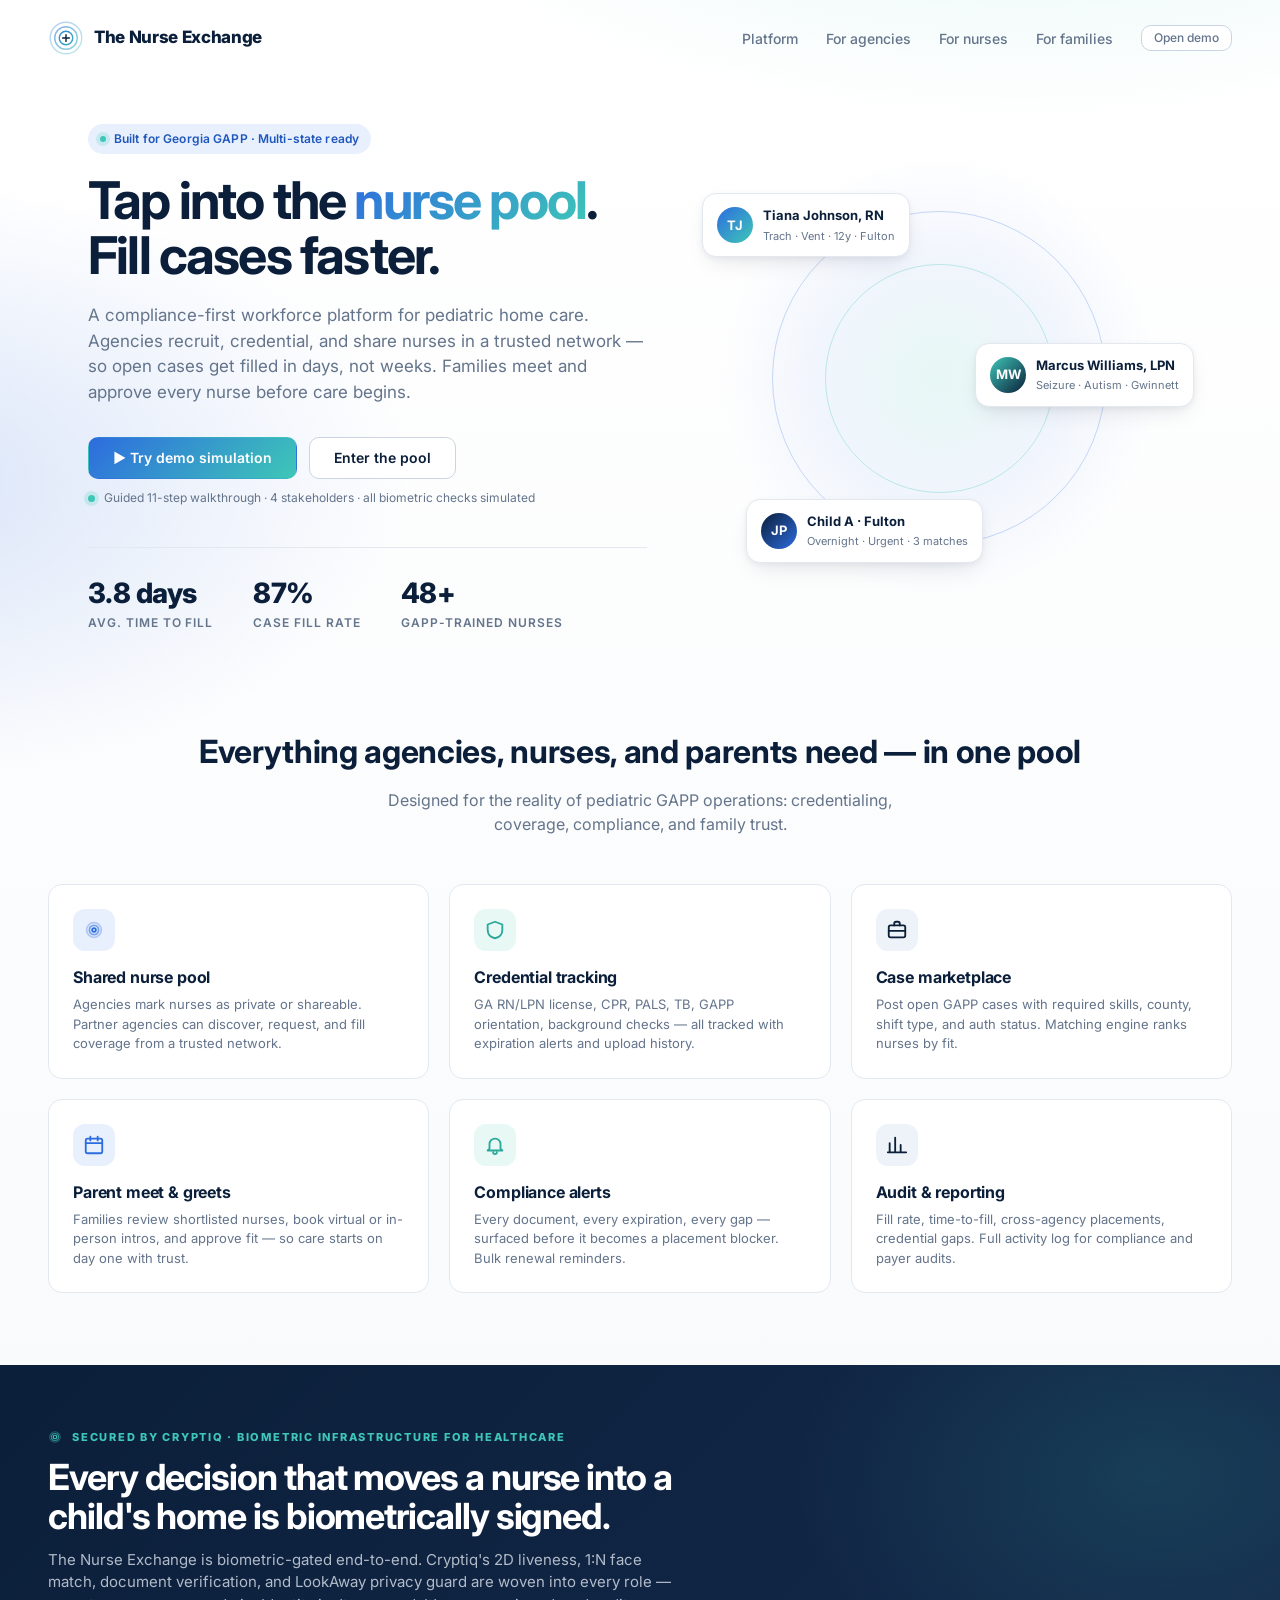
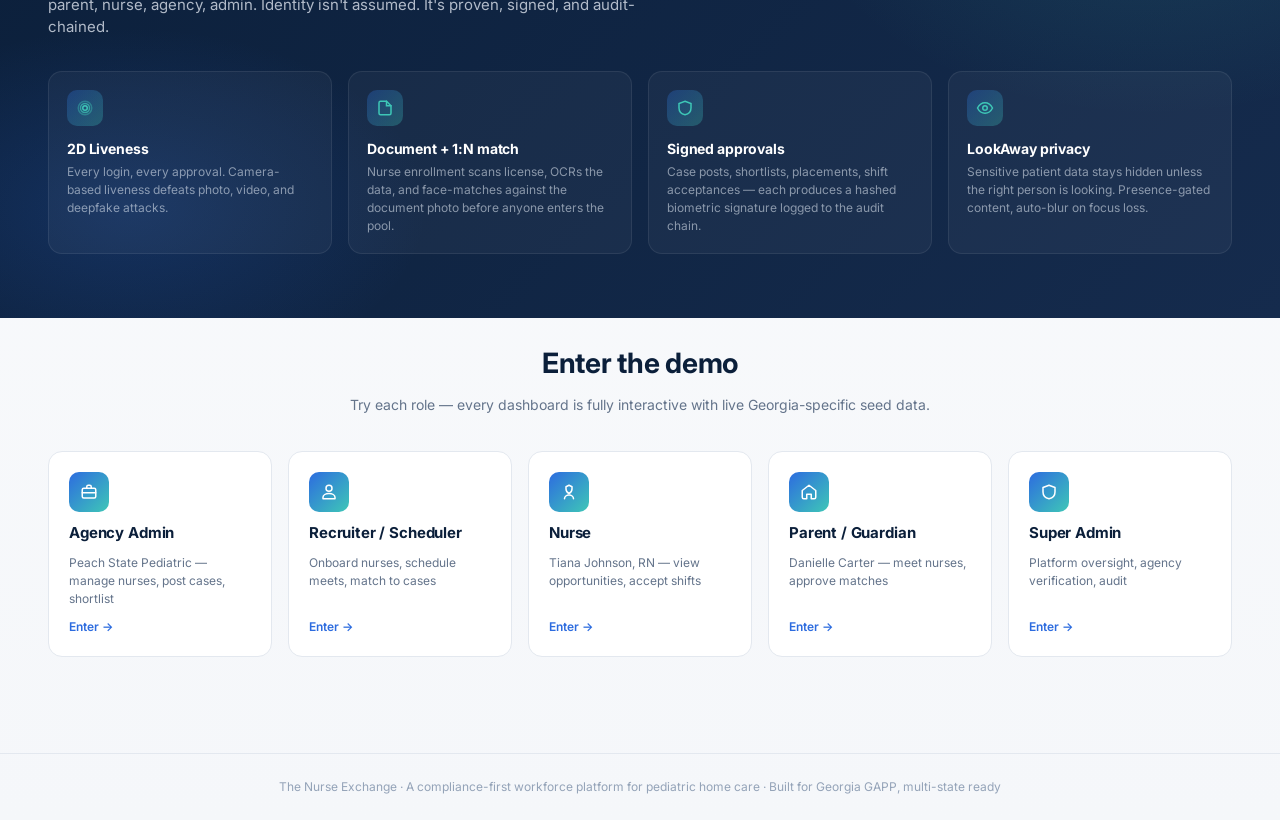
==== commit d0c2c0ad: "Add demo simulation walkthrough — 11 steps across 4 stakeholders - New js/simulation.js: scripted wa" ====
--- a/index.html
+++ b/index.html
@@ -47,9 +47,13 @@
       <h1>Tap into the <span class="grad">nurse pool</span>. Fill cases faster.</h1>
       <p class="lead">A compliance-first workforce platform for pediatric home care. Agencies recruit, credential, and share nurses in a trusted network — so open cases get filled in days, not weeks. Families meet and approve every nurse before care begins.</p>
       <div class="hero-cta">
-        <a href="app.html" class="btn btn-brand btn-lg">Enter the pool demo →</a>
-        <a href="#features" class="btn btn-secondary btn-lg">See how it works</a>
-      </div>
+        <a href="app.html?sim=1" class="btn btn-brand btn-lg" id="hero-try-demo">▶ Try demo simulation</a>
+        <a href="app.html" class="btn btn-secondary btn-lg">Enter the pool</a>
+      </div>
+      <p style="margin-top:10px; font-size:12px; color:var(--text-muted)">
+        <span style="display:inline-block; width:7px; height:7px; border-radius:50%; background:var(--teal); box-shadow:0 0 0 4px rgba(62,199,183,0.2); vertical-align:middle; margin-right:6px"></span>
+        Guided 11-step walkthrough · 4 stakeholders · all biometric checks simulated
+      </p>
       <div class="hero-stats">
         <div class="hero-stat"><div class="num">3.8 days</div><div class="label">Avg. time to fill</div></div>
         <div class="hero-stat"><div class="num">87%</div><div class="label">Case fill rate</div></div>
--- a/css/styles.css
+++ b/css/styles.css
@@ -768,7 +768,10 @@
     line-height: 1; min-height: 44px;
   }
   .role-switch .role-switch-label { display: none; } /* "Demo role:" hidden on mobile */
-  .role-switch b { max-width: 120px; overflow: hidden; text-overflow: ellipsis; white-space: nowrap; display: inline-block; vertical-align: middle; font-size: 14px; }
+  .topbar-try-demo .try-demo-label { display: none; }
+  .topbar-try-demo { padding: 9px 10px; min-height: 40px; gap: 6px; font-size: 11px; }
+  .topbar-try-demo .pulse { width: 7px; height: 7px; box-shadow: 0 0 0 3px rgba(62,199,183,0.25); }
+  .role-switch b { max-width: 100px; overflow: hidden; text-overflow: ellipsis; white-space: nowrap; display: inline-block; vertical-align: middle; font-size: 14px; }
   .role-switch svg:first-child { width: 16px; height: 16px; }
   .role-switch svg:last-child { width: 14px; height: 14px; opacity: 0.7; }
   .icon-btn { width: 44px; height: 44px; border-radius: 12px; }
@@ -931,8 +934,11 @@
   .cq-rval { font-size: 13px; }
   .cq-receipt-title { font-size: 18px; }
   .cq-check { width: 64px; height: 64px; font-size: 32px; }
-  .cq-enroll-stepper { padding: 12px 16px; gap: 8px; }
-  .cq-ens { padding: 8px 12px; font-size: 13px; }
+  .cq-enroll-stepper { padding: 14px 12px 12px; gap: 0; }
+  .cq-enroll-stepper::before { left: 18%; right: 18%; top: 26px; }
+  .cq-ens { padding: 0 4px; gap: 6px; }
+  .cq-ens-num { width: 28px; height: 28px; font-size: 12px; }
+  .cq-ens-label { font-size: 11px; }
   .cq-ens-sub { display: none; }
   .cq-doc-frame { aspect-ratio: 4 / 3; border-radius: 10px; }
   .cq-doc-corners span { width: 20px; height: 20px; }
@@ -1200,32 +1206,50 @@
   border-radius: 10px; border: 1px solid rgba(62,199,183,0.15);
 }
 
-.cq-enroll { width: min(620px, calc(100vw - 32px)); }
+.cq-enroll { width: min(720px, calc(100vw - 32px)); }
 .cq-enroll-stepper {
-  display: flex; gap: 8px; padding: 14px 22px;
+  display: grid; grid-template-columns: repeat(3, 1fr);
+  gap: 0; padding: 18px 22px 14px;
   border-bottom: 1px solid rgba(255,255,255,0.08);
-  overflow-x: auto;
+  position: relative;
+}
+.cq-enroll-stepper::before {
+  content: ''; position: absolute; left: 16%; right: 16%; top: 32px;
+  height: 2px; background: rgba(255,255,255,0.08); z-index: 0;
 }
 .cq-ens {
-  display: flex; align-items: center; gap: 10px;
-  padding: 8px 14px; border-radius: 10px; flex: 1; min-width: 0;
-  background: rgba(255,255,255,0.03); border: 1px solid rgba(255,255,255,0.06);
-  opacity: 0.5;
-}
-.cq-ens.active { opacity: 1; background: rgba(62,199,183,0.12); border-color: rgba(62,199,183,0.4); }
-.cq-ens.done { opacity: 0.8; }
+  display: flex; flex-direction: column; align-items: center; gap: 8px;
+  position: relative; z-index: 1; min-width: 0; padding: 0 6px;
+  opacity: 0.5; transition: opacity 0.2s;
+}
+.cq-ens.active { opacity: 1; }
+.cq-ens.done { opacity: 0.85; }
 .cq-ens-num {
-  width: 26px; height: 26px; border-radius: 50%;
-  background: rgba(255,255,255,0.1); color: rgba(232,238,247,0.8);
-  display: grid; place-items: center; font-size: 12px; font-weight: 700; flex-shrink: 0;
-}
-.cq-ens.active .cq-ens-num { background: linear-gradient(135deg, #2D6CDF, #3EC7B7); color: white; }
-.cq-ens.done .cq-ens-num { background: #16A34A; color: white; }
-.cq-ens-label { font-size: 12px; font-weight: 700; color: white; white-space: nowrap; overflow: hidden; text-overflow: ellipsis; }
-.cq-ens-sub { font-size: 10px; color: rgba(232,238,247,0.5); white-space: nowrap; overflow: hidden; text-overflow: ellipsis; }
+  width: 32px; height: 32px; border-radius: 50%;
+  background: #1A2A4A; color: rgba(232,238,247,0.7);
+  display: grid; place-items: center; font-size: 13px; font-weight: 800; flex-shrink: 0;
+  border: 2px solid rgba(255,255,255,0.06);
+  box-shadow: 0 0 0 4px rgba(11,31,58,1);
+}
+.cq-ens.active .cq-ens-num {
+  background: linear-gradient(135deg, #2D6CDF, #3EC7B7); color: white;
+  border-color: rgba(62,199,183,0.45);
+  box-shadow: 0 0 0 4px rgba(11,31,58,1), 0 0 20px rgba(62,199,183,0.4);
+}
+.cq-ens.done .cq-ens-num { background: #16A34A; color: white; border-color: rgba(22,163,74,0.4); }
+.cq-ens-label {
+  font-size: 12px; font-weight: 700; color: white;
+  text-align: center; line-height: 1.25;
+  white-space: normal; max-width: 100%;
+}
+.cq-ens-sub {
+  font-size: 10.5px; color: rgba(232,238,247,0.55);
+  text-align: center; line-height: 1.3;
+  white-space: normal; max-width: 100%;
+}
 
 .cq-doc-frame {
-  position: relative; width: 100%; aspect-ratio: 3 / 2; max-width: 440px; margin: 0 auto 18px;
+  position: relative; width: 100%; aspect-ratio: 3 / 2; max-width: 520px; margin: 0 auto 18px;
   background: #000; border-radius: 14px; overflow: hidden;
   border: 1px solid rgba(255,255,255,0.1);
 }
@@ -1390,3 +1414,172 @@
   .cq-receipt-grid { grid-template-columns: 1fr; }
   .cq-rmeta { grid-template-columns: 90px 1fr; }
 }
+
+/* =========================================================
+   DEMO SIMULATION — narrator, shield, spotlight, flash
+   ========================================================= */
+.tnx-sim-shield {
+  position: fixed; inset: 0; z-index: 280;
+  background: transparent;
+  pointer-events: auto;
+  cursor: not-allowed;
+}
+
+.tnx-narrator {
+  position: fixed; left: 50%; transform: translateX(-50%);
+  bottom: 18px; z-index: 320;
+  width: min(720px, calc(100vw - 24px));
+  background: linear-gradient(180deg, #0F2749 0%, #0B1F3A 100%);
+  color: #E8EEF7;
+  border: 1px solid rgba(62,199,183,0.25);
+  border-radius: 16px; overflow: hidden;
+  box-shadow: 0 20px 60px rgba(0,0,0,0.45), 0 0 0 1px rgba(62,199,183,0.15);
+  animation: tnxNarrIn 0.35s cubic-bezier(0.16,1,0.3,1);
+  pointer-events: auto;
+}
+@keyframes tnxNarrIn { from { opacity: 0; transform: translate(-50%, 18px); } to { opacity: 1; transform: translate(-50%, 0); } }
+.tnx-narrator-progress {
+  height: 3px; background: rgba(255,255,255,0.06);
+}
+.tnx-narrator-bar {
+  height: 100%; width: 0%;
+  background: linear-gradient(90deg, #2D6CDF, #3EC7B7);
+  transition: width 0.45s ease;
+}
+.tnx-narrator-row {
+  display: grid; grid-template-columns: auto 1fr auto;
+  gap: 14px; align-items: center; padding: 14px 16px;
+}
+.tnx-narrator-persona { display: flex; align-items: center; gap: 10px; min-width: 0; }
+.tnx-narrator-avatar {
+  width: 40px; height: 40px; border-radius: 12px;
+  background: #2D6CDF; color: white; font-weight: 800; font-size: 14px;
+  display: grid; place-items: center; flex-shrink: 0;
+  box-shadow: 0 4px 14px rgba(0,0,0,0.3);
+}
+.tnx-narrator-meta { min-width: 0; }
+.tnx-narrator-role { font-size: 12px; font-weight: 700; color: white; line-height: 1.2; }
+.tnx-narrator-step { font-size: 10px; color: rgba(232,238,247,0.5); letter-spacing: 0.06em; text-transform: uppercase; font-weight: 600; }
+.tnx-narrator-text { min-width: 0; }
+.tnx-narrator-title {
+  font-size: 14px; font-weight: 700; color: white; line-height: 1.3;
+  margin-bottom: 2px; max-width: 100%; overflow: hidden; text-overflow: ellipsis;
+}
+.tnx-narrator-desc {
+  font-size: 12px; color: rgba(232,238,247,0.65); line-height: 1.4;
+  display: -webkit-box; -webkit-line-clamp: 2; -webkit-box-orient: vertical; overflow: hidden;
+}
+.tnx-narrator-controls { display: flex; gap: 6px; }
+.tnx-narrator-btn {
+  width: 36px; height: 36px; border-radius: 10px;
+  background: rgba(255,255,255,0.06); color: rgba(232,238,247,0.85);
+  border: 1px solid rgba(255,255,255,0.06);
+  cursor: pointer; font-size: 14px;
+  display: grid; place-items: center;
+  transition: all 0.15s;
+}
+.tnx-narrator-btn:hover { background: rgba(62,199,183,0.18); color: white; border-color: rgba(62,199,183,0.4); }
+.tnx-narrator-exit:hover { background: rgba(225,87,89,0.18); border-color: rgba(225,87,89,0.4); color: #FFB4B6; }
+
+@media (max-width: 700px) {
+  .tnx-narrator { bottom: 8px; width: calc(100vw - 16px); border-radius: 14px; }
+  .tnx-narrator-row { grid-template-columns: auto 1fr; gap: 10px; padding: 12px; }
+  .tnx-narrator-controls { grid-column: 1 / -1; justify-content: flex-end; }
+  .tnx-narrator-avatar { width: 36px; height: 36px; font-size: 12px; }
+  .tnx-narrator-title { font-size: 13px; }
+  .tnx-narrator-desc { font-size: 11px; -webkit-line-clamp: 3; }
+  .tnx-narrator-btn { width: 40px; height: 40px; }
+}
+
+/* Spotlight pulse on the element being acted on */
+.tnx-sim-spot {
+  position: relative;
+  animation: tnxSpot 0.9s ease;
+  z-index: 290;
+}
+@keyframes tnxSpot {
+  0%   { box-shadow: 0 0 0 0 rgba(62,199,183,0.0); }
+  20%  { box-shadow: 0 0 0 6px rgba(62,199,183,0.45), 0 0 22px rgba(62,199,183,0.6); }
+  100% { box-shadow: 0 0 0 0 rgba(62,199,183,0.0); }
+}
+
+/* Biometric flash overlay */
+.tnx-sim-flash {
+  position: fixed; inset: 0; z-index: 350;
+  background: rgba(11,31,58,0.55); backdrop-filter: blur(8px); -webkit-backdrop-filter: blur(8px);
+  display: grid; place-items: center;
+  animation: tnxFlashFade 0.2s ease;
+}
+@keyframes tnxFlashFade { from { opacity: 0; } to { opacity: 1; } }
+.tnx-sim-flash-card {
+  background: linear-gradient(180deg, #0F2749 0%, #0B1F3A 100%);
+  border: 1px solid rgba(62,199,183,0.3);
+  border-radius: 18px; padding: 24px 28px; text-align: center;
+  width: min(360px, calc(100vw - 32px));
+  box-shadow: 0 20px 60px rgba(0,0,0,0.5);
+  color: #E8EEF7;
+}
+.tnx-sim-flash-spinner {
+  width: 48px; height: 48px; margin: 0 auto 12px;
+  border: 3px solid rgba(62,199,183,0.18); border-top-color: #3EC7B7;
+  border-radius: 50%; animation: tnxSpin 0.8s linear infinite;
+}
+@keyframes tnxSpin { to { transform: rotate(360deg); } }
+.tnx-sim-flash.done .tnx-sim-flash-spinner {
+  border-color: #16A34A; background: #16A34A; border-radius: 50%;
+  animation: none; position: relative;
+}
+.tnx-sim-flash.done .tnx-sim-flash-spinner::after {
+  content: '✓'; position: absolute; inset: 0; display: grid; place-items: center;
+  color: white; font-size: 24px; font-weight: 800;
+}
+.tnx-sim-flash-title { font-size: 15px; font-weight: 700; margin-bottom: 4px; color: white; }
+.tnx-sim-flash-sub { font-size: 11px; color: rgba(232,238,247,0.65); margin-bottom: 12px; line-height: 1.4; }
+.tnx-sim-flash-bar { height: 4px; background: rgba(255,255,255,0.06); border-radius: 2px; overflow: hidden; margin-bottom: 8px; }
+.tnx-sim-flash-bar-inner {
+  height: 100%; width: 0;
+  background: linear-gradient(90deg, #2D6CDF, #3EC7B7);
+  animation: tnxBar 1.05s ease forwards;
+}
+@keyframes tnxBar { to { width: 100%; } }
+.tnx-sim-flash-hint { font-size: 10px; color: rgba(62,199,183,0.55); letter-spacing: 0.08em; text-transform: uppercase; font-weight: 700; }
+
+/* Final completion card */
+.tnx-sim-final {
+  position: fixed; inset: 0; z-index: 360;
+  background: rgba(11,31,58,0.78); backdrop-filter: blur(10px);
+  display: grid; place-items: center;
+  animation: tnxFlashFade 0.3s ease;
+}
+.tnx-sim-final-card {
+  background: linear-gradient(180deg, #0F2749 0%, #0B1F3A 100%);
+  border: 1px solid rgba(62,199,183,0.3);
+  border-radius: 22px; padding: 32px 28px; text-align: center;
+  width: min(460px, calc(100vw - 32px));
+  color: #E8EEF7; box-shadow: 0 30px 80px rgba(0,0,0,0.5);
+}
+.tnx-sim-final-card h2 { color: white; margin-bottom: 8px; font-size: 22px; }
+.tnx-sim-final-card p { color: rgba(232,238,247,0.7); font-size: 14px; line-height: 1.55; margin-bottom: 20px; }
+.tnx-sim-final-check {
+  width: 64px; height: 64px; border-radius: 50%; background: #16A34A; color: white;
+  display: grid; place-items: center; font-size: 32px; font-weight: 800;
+  margin: 0 auto 14px; box-shadow: 0 10px 30px rgba(22,163,74,0.4);
+}
+.tnx-sim-final-actions { display: flex; gap: 10px; justify-content: center; flex-wrap: wrap; }
+
+/* "Try demo simulation" CTA on landing */
+.try-demo-cta {
+  display: inline-flex; align-items: center; gap: 10px;
+  padding: 12px 20px; border-radius: 999px;
+  background: linear-gradient(135deg, rgba(62,199,183,0.12), rgba(45,108,223,0.12));
+  border: 1px solid rgba(62,199,183,0.35);
+  color: var(--ocean-600); font-weight: 700; font-size: 13px; cursor: pointer;
+  transition: all 0.18s;
+}
+.try-demo-cta:hover { transform: translateY(-1px); box-shadow: 0 10px 30px rgba(45,108,223,0.18); border-color: var(--ocean); }
+.try-demo-cta .pulse {
+  width: 8px; height: 8px; border-radius: 50%; background: var(--teal);
+  box-shadow: 0 0 0 4px rgba(62,199,183,0.25);
+  animation: tnxPulse 1.6s ease-in-out infinite;
+}
+@keyframes tnxPulse { 0%,100% { box-shadow: 0 0 0 4px rgba(62,199,183,0.2); } 50% { box-shadow: 0 0 0 7px rgba(62,199,183,0.05); } }
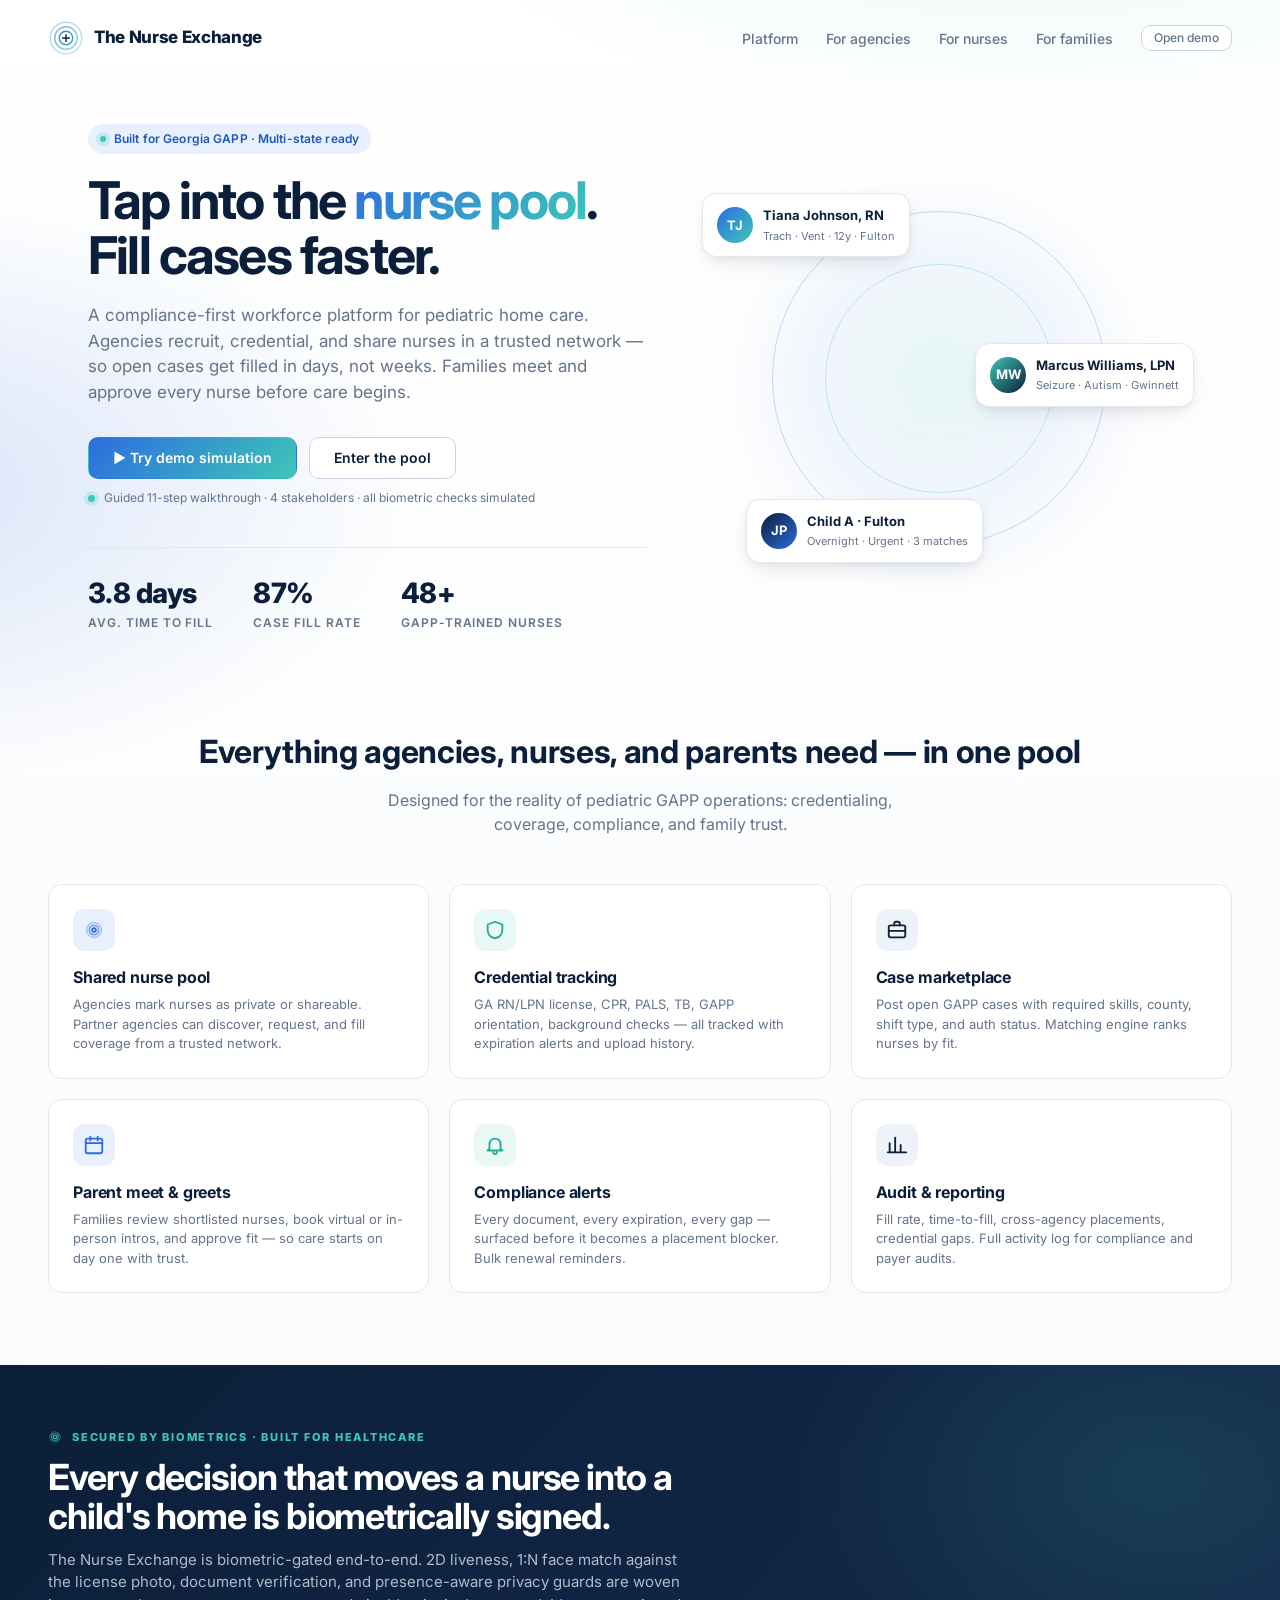
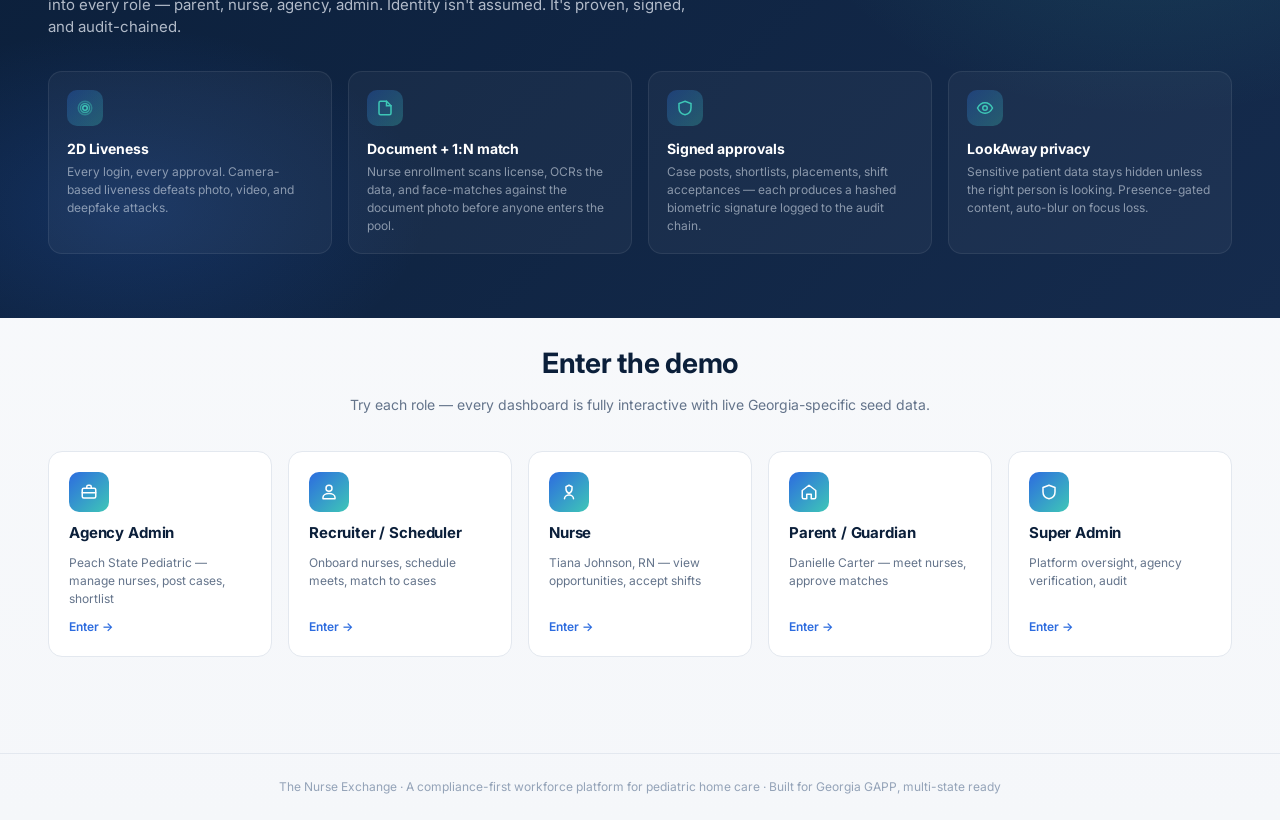
==== commit 0574d399: "Guided demo + brand cleanup + functional nurse views + soft purge - Demo: intro storyboard + step-by" ====
--- a/index.html
+++ b/index.html
@@ -142,10 +142,10 @@
     <div class="secured-by-inner">
       <div class="lead">
         <svg width="14" height="14" viewBox="0 0 24 24" fill="none" stroke="currentColor" stroke-width="2" stroke-linecap="round"><circle cx="12" cy="12" r="9" opacity="0.4"/><circle cx="12" cy="12" r="6" opacity="0.7"/><circle cx="12" cy="12" r="3"/></svg>
-        Secured by Cryptiq · biometric infrastructure for healthcare
+        Secured by biometrics · built for healthcare
       </div>
       <h2>Every decision that moves a nurse into a child's home is biometrically signed.</h2>
-      <p class="blurb">The Nurse Exchange is biometric-gated end-to-end. Cryptiq's 2D liveness, 1:N face match, document verification, and LookAway privacy guard are woven into every role — parent, nurse, agency, admin. Identity isn't assumed. It's proven, signed, and audit-chained.</p>
+      <p class="blurb">The Nurse Exchange is biometric-gated end-to-end. 2D liveness, 1:N face match against the license photo, document verification, and presence-aware privacy guards are woven into every role — parent, nurse, agency, admin. Identity isn't assumed. It's proven, signed, and audit-chained.</p>
       <div class="secured-grid">
         <div class="secured-item">
           <div class="ico">
--- a/css/styles.css
+++ b/css/styles.css
@@ -1583,3 +1583,150 @@
   animation: tnxPulse 1.6s ease-in-out infinite;
 }
 @keyframes tnxPulse { 0%,100% { box-shadow: 0 0 0 4px rgba(62,199,183,0.2); } 50% { box-shadow: 0 0 0 7px rgba(62,199,183,0.05); } }
+
+/* =========================================================
+   GUIDED DEMO — intro storyboard + redesigned narrator
+   ========================================================= */
+.tnx-sim-intro {
+  position: fixed; inset: 0; z-index: 340;
+  background: rgba(11,31,58,0.78); backdrop-filter: blur(12px);
+  display: grid; place-items: center;
+  animation: tnxFlashFade 0.3s ease;
+  padding: 20px;
+  overflow-y: auto;
+}
+.tnx-sim-intro-card {
+  background: linear-gradient(180deg, #0F2749 0%, #0B1F3A 100%);
+  color: #E8EEF7; border: 1px solid rgba(62,199,183,0.25);
+  border-radius: 22px; padding: 30px 32px;
+  width: min(720px, 100%);
+  box-shadow: 0 30px 80px rgba(0,0,0,0.55);
+}
+.tnx-sim-intro-eyebrow {
+  display: inline-flex; align-items: center; gap: 8px;
+  color: #3EC7B7; font-weight: 800; font-size: 11px; letter-spacing: 0.16em;
+  margin-bottom: 14px; text-transform: uppercase;
+}
+.tnx-sim-intro-eyebrow .pulse {
+  width: 8px; height: 8px; border-radius: 50%; background: #3EC7B7;
+  box-shadow: 0 0 0 4px rgba(62,199,183,0.25);
+  animation: tnxPulse 1.6s ease-in-out infinite;
+}
+.tnx-sim-intro-card h1 {
+  color: white; font-size: 26px; line-height: 1.18; margin-bottom: 10px; letter-spacing: -0.02em;
+}
+.tnx-sim-intro-card > p {
+  color: rgba(232,238,247,0.7); font-size: 14px; line-height: 1.55; margin-bottom: 22px;
+}
+.tnx-sim-intro-flow {
+  display: flex; align-items: center; justify-content: space-between;
+  gap: 8px; margin: 0 0 24px; padding: 18px 14px;
+  background: rgba(255,255,255,0.03); border: 1px solid rgba(255,255,255,0.06); border-radius: 14px;
+  flex-wrap: wrap;
+}
+.tnx-sim-intro-flow .flow-node { text-align: center; min-width: 80px; }
+.tnx-sim-intro-flow .dot {
+  width: 40px; height: 40px; border-radius: 12px; color: white; font-weight: 800; font-size: 13px;
+  margin: 0 auto 6px; display: grid; place-items: center;
+  box-shadow: 0 4px 14px rgba(0,0,0,0.3);
+}
+.tnx-sim-intro-flow .lbl { font-size: 11px; color: rgba(232,238,247,0.7); font-weight: 600; }
+.tnx-sim-intro-flow .flow-arrow { color: rgba(62,199,183,0.5); font-size: 18px; font-weight: 600; }
+.tnx-sim-intro-pillars {
+  display: grid; grid-template-columns: repeat(3, 1fr); gap: 10px; margin-bottom: 22px;
+}
+.tnx-sim-intro-pillars .pillar {
+  background: rgba(255,255,255,0.03); border: 1px solid rgba(255,255,255,0.06);
+  border-radius: 12px; padding: 12px 14px;
+  display: flex; gap: 10px; align-items: flex-start;
+  font-size: 11.5px; color: rgba(232,238,247,0.7); line-height: 1.45;
+}
+.tnx-sim-intro-pillars .pillar b { color: white; font-size: 12px; display: block; margin-bottom: 2px; }
+.tnx-sim-intro-pillars .pillar-ico { font-size: 14px; line-height: 1; padding-top: 2px; }
+.tnx-sim-intro-actions {
+  display: flex; gap: 10px; justify-content: flex-end; flex-wrap: wrap;
+}
+@media (max-width: 640px) {
+  .tnx-sim-intro { padding: 12px; }
+  .tnx-sim-intro-card { padding: 22px 18px; border-radius: 18px; }
+  .tnx-sim-intro-card h1 { font-size: 22px; }
+  .tnx-sim-intro-flow { padding: 14px 10px; gap: 4px; }
+  .tnx-sim-intro-flow .flow-node { min-width: 56px; }
+  .tnx-sim-intro-flow .dot { width: 34px; height: 34px; font-size: 11px; }
+  .tnx-sim-intro-flow .lbl { font-size: 10px; }
+  .tnx-sim-intro-flow .flow-arrow { font-size: 14px; }
+  .tnx-sim-intro-pillars { grid-template-columns: 1fr; }
+}
+
+/* Guided narrator — taller card with callouts */
+.tnx-narrator-guided {
+  width: min(560px, calc(100vw - 24px));
+  bottom: 18px;
+}
+.tnx-narrator-guided .tnx-narrator-body { padding: 16px 18px 18px; }
+.tnx-narrator-guided .tnx-narrator-head {
+  display: flex; justify-content: space-between; align-items: flex-start; gap: 14px;
+  margin-bottom: 12px;
+}
+.tnx-narrator-guided .tnx-narrator-meta { min-width: 0; }
+.tnx-narrator-guided .tnx-narrator-substep {
+  display: flex; gap: 8px; flex-wrap: wrap; align-items: center;
+  font-size: 10px; color: rgba(232,238,247,0.55); letter-spacing: 0.04em; text-transform: uppercase; font-weight: 600;
+}
+.tnx-narrator-rolesub { color: rgba(232,238,247,0.7); }
+.tnx-narrator-rolesub::after { content: '·'; margin-left: 8px; opacity: 0.5; }
+.tnx-narrator-rolesub:empty { display: none; }
+.tnx-narrator-rolesub:empty::after { display: none; }
+.tnx-narrator-guided .tnx-narrator-title {
+  font-size: 16px; font-weight: 700; color: white; line-height: 1.3; margin-bottom: 6px;
+  white-space: normal; overflow: visible; max-width: 100%;
+}
+.tnx-narrator-guided .tnx-narrator-desc {
+  font-size: 12.5px; color: rgba(232,238,247,0.7); line-height: 1.5;
+  margin-bottom: 12px; -webkit-line-clamp: unset; display: block; overflow: visible;
+}
+.tnx-narrator-callouts {
+  display: flex; flex-direction: column; gap: 6px; margin-bottom: 14px;
+  max-height: 180px; overflow-y: auto;
+}
+.callout {
+  display: flex; align-items: flex-start; gap: 8px;
+  padding: 8px 10px; border-radius: 10px; font-size: 11.5px; line-height: 1.45;
+  background: rgba(255,255,255,0.04); border: 1px solid rgba(255,255,255,0.06);
+  color: rgba(232,238,247,0.78);
+}
+.callout-tag {
+  flex-shrink: 0;
+  font-size: 9.5px; font-weight: 800; letter-spacing: 0.06em; text-transform: uppercase;
+  padding: 2px 7px; border-radius: 999px; line-height: 1.4;
+}
+.callout-sec { background: rgba(22,163,74,0.08); border-color: rgba(22,163,74,0.25); }
+.callout-sec .callout-tag { background: rgba(22,163,74,0.2); color: #6BD494; }
+.callout-cap { background: rgba(45,108,223,0.08); border-color: rgba(45,108,223,0.25); }
+.callout-cap .callout-tag { background: rgba(45,108,223,0.2); color: #8BB3F0; }
+.callout-eff { background: rgba(245,158,11,0.08); border-color: rgba(245,158,11,0.25); }
+.callout-eff .callout-tag { background: rgba(245,158,11,0.2); color: #FBC470; }
+
+.tnx-narrator-foot {
+  display: flex; align-items: center; justify-content: space-between; gap: 10px;
+}
+.tnx-narrator-foot .btn-ghost { color: rgba(232,238,247,0.7); border-color: rgba(255,255,255,0.06); }
+.tnx-narrator-foot .btn-ghost:hover { background: rgba(255,255,255,0.06); color: white; }
+.tnx-narrator-foot .btn-ghost:disabled { opacity: 0.35; cursor: not-allowed; }
+.tnx-narrator-running {
+  font-size: 11px; color: #3EC7B7; font-weight: 600;
+  display: inline-flex; align-items: center; gap: 6px;
+}
+.tnx-narrator-running::before {
+  content: ''; display: inline-block; width: 8px; height: 8px;
+  border-radius: 50%; background: #3EC7B7;
+  box-shadow: 0 0 0 0 rgba(62,199,183,0.5);
+  animation: tnxPulse 1.2s ease-in-out infinite;
+}
+
+@media (max-width: 640px) {
+  .tnx-narrator-guided { width: calc(100vw - 16px); bottom: 8px; }
+  .tnx-narrator-guided .tnx-narrator-body { padding: 14px; }
+  .tnx-narrator-guided .tnx-narrator-title { font-size: 15px; }
+  .tnx-narrator-callouts { max-height: 140px; }
+}
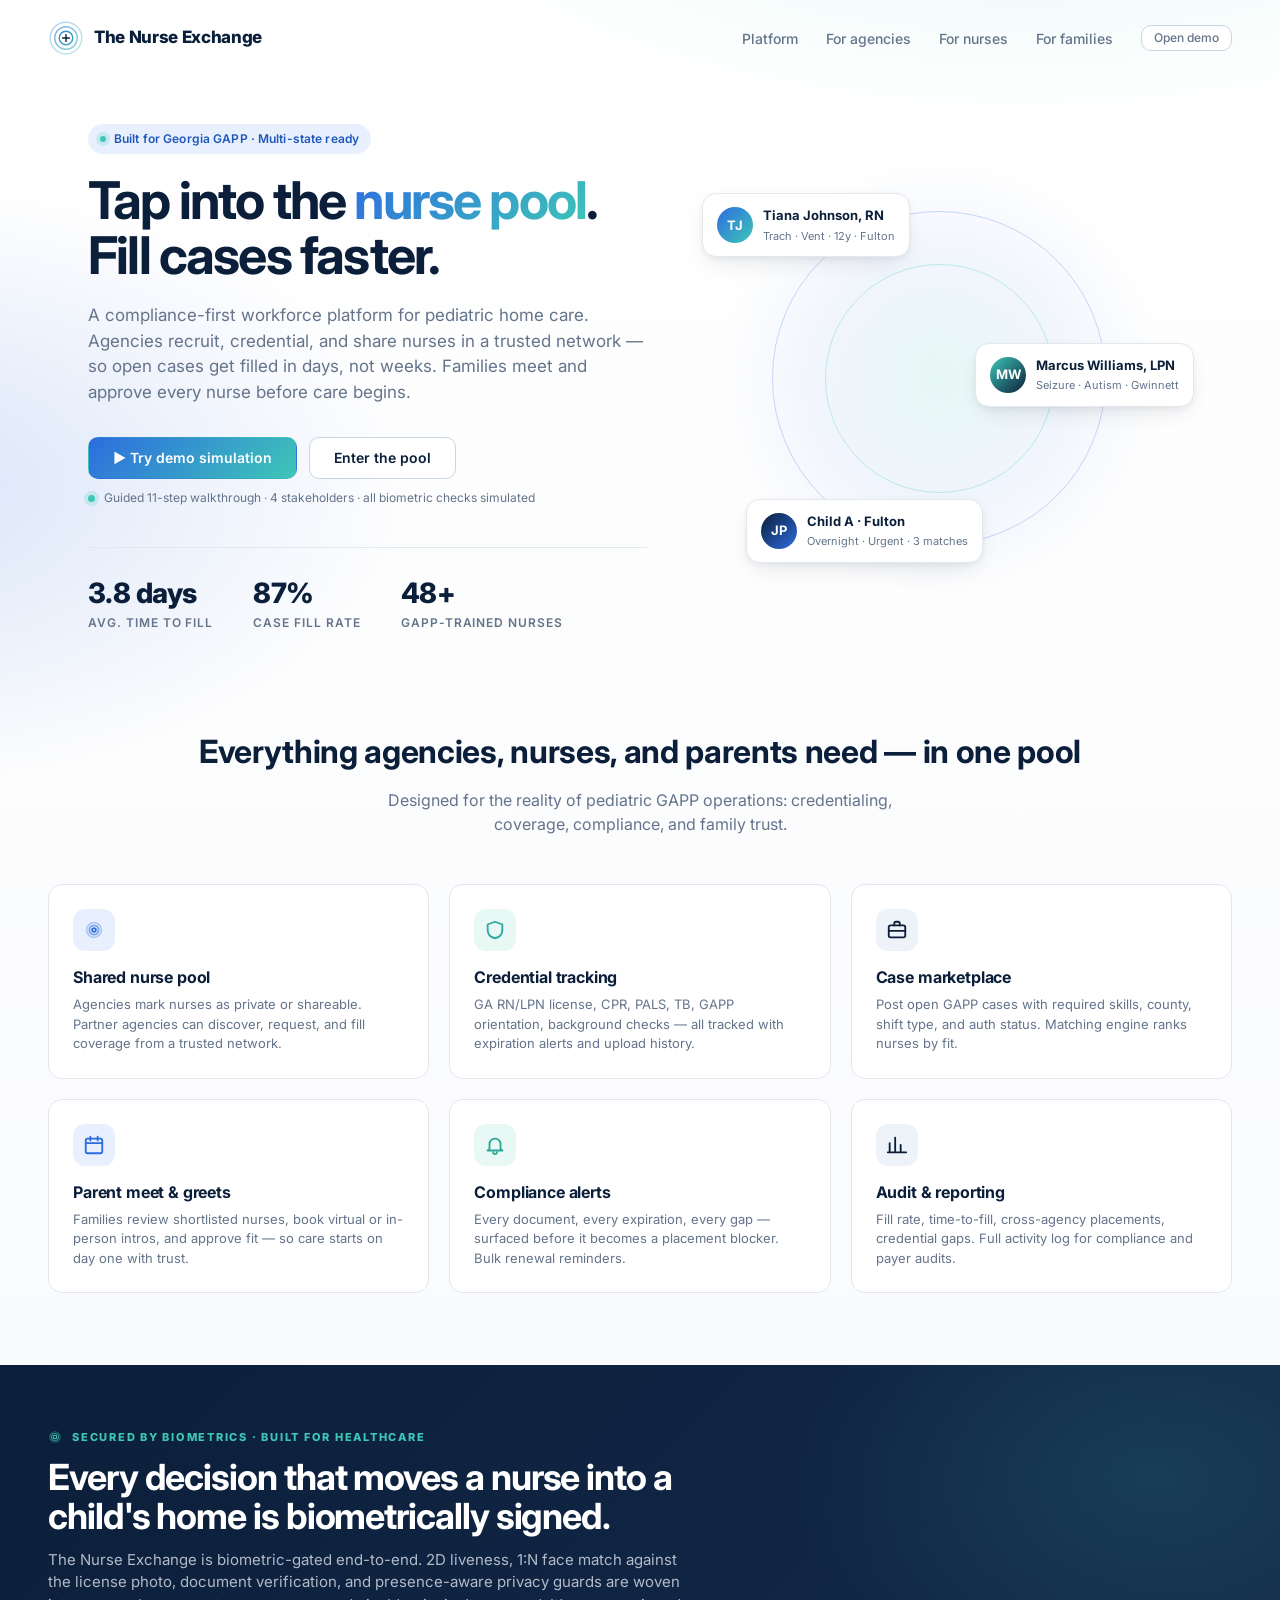
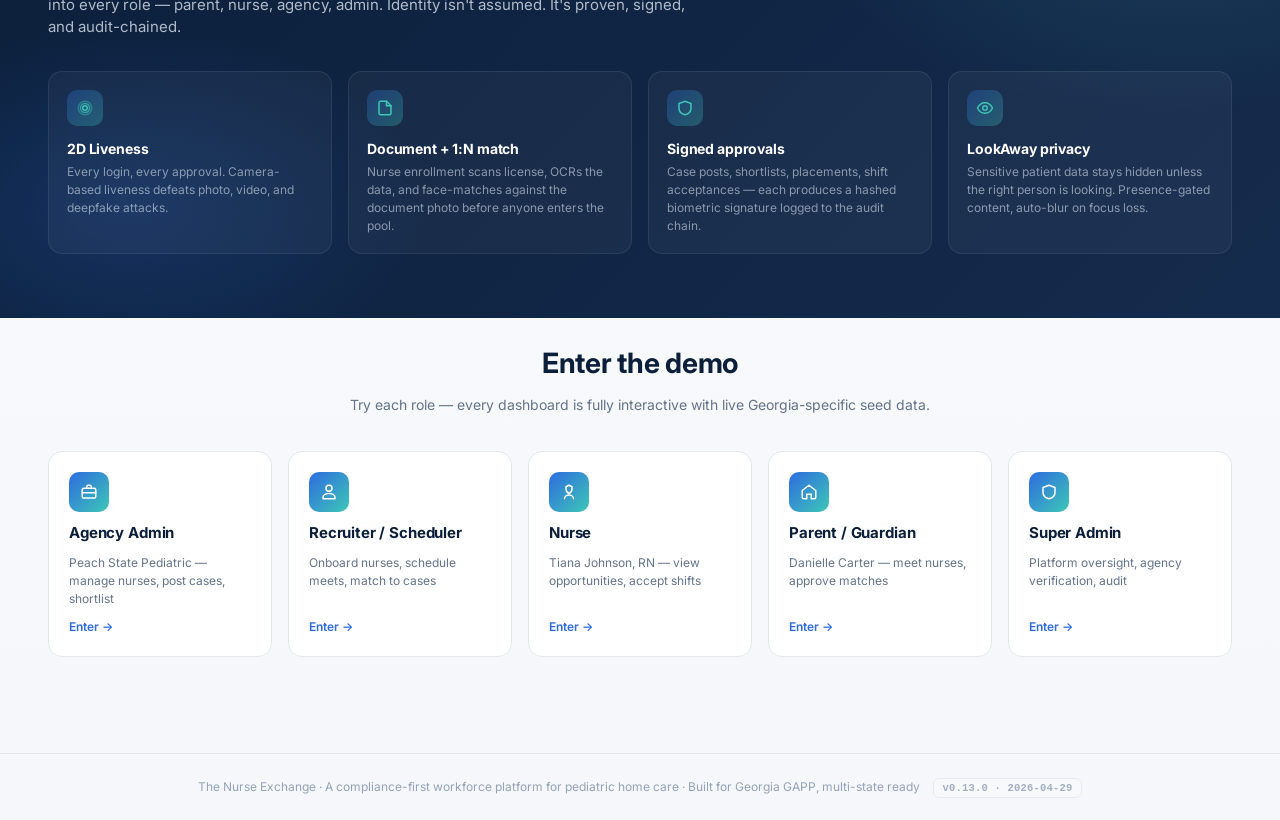
==== commit 8a01ff3a: "Add small build version tag to app footer + landing footer (v0.13.0)" ====
--- a/index.html
+++ b/index.html
@@ -229,7 +229,12 @@
 
   <footer class="landing-foot">
     The Nurse Exchange · A compliance-first workforce platform for pediatric home care · Built for Georgia GAPP, multi-state ready
+    <span class="build-tag" id="build-tag">v…</span>
   </footer>
 
+  <script src="js/version.js"></script>
+  <script>
+    document.getElementById('build-tag').textContent = `v${window.TNX_VERSION} · ${window.TNX_BUILD}`;
+  </script>
 </body>
 </html>
--- a/css/styles.css
+++ b/css/styles.css
@@ -1730,3 +1730,146 @@
   .tnx-narrator-guided .tnx-narrator-title { font-size: 15px; }
   .tnx-narrator-callouts { max-height: 140px; }
 }
+
+/* =========================================================
+   GLOBAL SEARCH DROPDOWN
+   ========================================================= */
+.global-search-results {
+  position: absolute; top: calc(100% + 6px); left: 0; right: 0;
+  background: var(--surface); border: 1px solid var(--border);
+  border-radius: var(--r-md); box-shadow: var(--shadow-lg);
+  max-height: 380px; overflow-y: auto; z-index: 40;
+  display: none;
+}
+.global-search-results.open { display: block; }
+.search-result {
+  display: flex; gap: 12px; align-items: center;
+  padding: 10px 14px; text-decoration: none; color: var(--text);
+  border-bottom: 1px solid var(--border);
+}
+.search-result:hover { background: var(--surface-alt); text-decoration: none; }
+.search-result:last-child { border-bottom: 0; }
+.search-kind {
+  font-size: 9.5px; font-weight: 800; letter-spacing: 0.08em; text-transform: uppercase;
+  color: var(--ocean-600); background: var(--ocean-50);
+  padding: 3px 8px; border-radius: var(--r-pill); flex-shrink: 0;
+}
+.search-text { display: flex; flex-direction: column; min-width: 0; flex: 1; }
+.search-text b { color: var(--navy); font-size: 13px; font-weight: 600; }
+.search-text small { color: var(--text-muted); font-size: 11px; }
+.search-empty { padding: 16px; color: var(--text-muted); font-size: 12px; text-align: center; }
+
+/* =========================================================
+   POPOVER (notifications, assistant)
+   ========================================================= */
+.tnx-popover-backdrop {
+  position: fixed; inset: 0; z-index: 270;
+  background: rgba(11,31,58,0.18); backdrop-filter: blur(2px);
+  display: flex; align-items: flex-start; justify-content: flex-end;
+  padding: calc(var(--nav-h) + 6px) 16px 16px;
+}
+.tnx-popover {
+  background: var(--surface); border: 1px solid var(--border);
+  border-radius: var(--r-md); box-shadow: var(--shadow-lg);
+  width: min(400px, calc(100vw - 32px)); max-height: calc(100vh - var(--nav-h) - 32px);
+  display: flex; flex-direction: column; overflow: hidden;
+  animation: popoverIn 0.22s cubic-bezier(0.16,1,0.3,1);
+}
+@keyframes popoverIn { from { opacity: 0; transform: translateY(-6px); } to { opacity: 1; transform: translateY(0); } }
+.tnx-popover-head {
+  padding: 14px 16px; border-bottom: 1px solid var(--border);
+  display: flex; justify-content: space-between; align-items: center;
+}
+.tnx-popover-head h3 { font-size: 14px; display: inline-flex; align-items: center; gap: 8px; }
+.tnx-popover-head small { color: var(--text-muted); font-size: 11px; }
+.tnx-popover-body { flex: 1; overflow-y: auto; padding: 6px 0; }
+.tnx-empty { padding: 28px 16px; text-align: center; color: var(--text-muted); font-size: 13px; }
+
+.notif-row {
+  display: flex; gap: 12px; align-items: center;
+  padding: 10px 16px; text-decoration: none; color: var(--text);
+  border-left: 3px solid transparent;
+}
+.notif-row:hover { background: var(--surface-alt); text-decoration: none; }
+.notif-row.tone-warn { border-left-color: var(--warn); }
+.notif-row.tone-err { border-left-color: var(--err); }
+.notif-row.tone-info { border-left-color: var(--ocean); }
+.notif-row.tone-ok { border-left-color: var(--ok); }
+.notif-ico {
+  width: 32px; height: 32px; border-radius: 10px; flex-shrink: 0;
+  display: grid; place-items: center;
+  background: var(--surface-alt); color: var(--text-muted);
+}
+.notif-row.tone-warn .notif-ico { background: var(--warn-bg); color: var(--warn); }
+.notif-row.tone-err .notif-ico { background: var(--err-bg); color: var(--err); }
+.notif-row.tone-info .notif-ico { background: var(--ocean-50); color: var(--ocean); }
+.notif-row.tone-ok .notif-ico { background: var(--ok-bg); color: var(--ok); }
+.notif-text { display: flex; flex-direction: column; min-width: 0; flex: 1; }
+.notif-title { font-size: 13px; font-weight: 600; color: var(--navy); }
+.notif-sub { font-size: 11px; color: var(--text-muted); }
+
+/* Assistant */
+.tnx-assistant { width: min(440px, calc(100vw - 32px)); height: min(540px, calc(100vh - var(--nav-h) - 32px)); }
+.tnx-assistant .tnx-popover-body {
+  background: var(--surface-alt);
+  padding: 14px;
+  display: flex; flex-direction: column; gap: 8px;
+}
+.assistant-msg {
+  max-width: 90%; padding: 9px 12px; border-radius: 14px;
+  font-size: 13px; line-height: 1.5; white-space: pre-wrap;
+}
+.assistant-msg.bot {
+  align-self: flex-start; background: var(--surface); border: 1px solid var(--border);
+  color: var(--text); border-bottom-left-radius: 4px;
+}
+.assistant-msg.me {
+  align-self: flex-end; background: linear-gradient(135deg, var(--ocean), var(--teal));
+  color: white; border-bottom-right-radius: 4px;
+}
+.assistant-quicks {
+  display: flex; flex-wrap: wrap; gap: 6px;
+  padding: 10px 14px; border-top: 1px solid var(--border); background: var(--surface);
+}
+.quick-chip {
+  background: var(--ocean-50); color: var(--ocean-600);
+  border: 0; border-radius: 999px; padding: 6px 12px;
+  font-size: 11.5px; font-weight: 600; cursor: pointer;
+  transition: background 0.15s;
+}
+.quick-chip:hover { background: var(--ocean); color: white; }
+.assistant-input {
+  display: flex; gap: 8px; padding: 12px 14px;
+  border-top: 1px solid var(--border); background: var(--surface);
+}
+.assistant-input input {
+  flex: 1; padding: 10px 12px; border: 1px solid var(--border);
+  border-radius: 10px; font-size: 14px; outline: none; min-height: 40px;
+  background: var(--surface);
+}
+.assistant-input input:focus { border-color: var(--ocean); }
+.assistant-input .btn { min-width: 44px; }
+
+@media (max-width: 640px) {
+  .tnx-popover-backdrop { padding: calc(var(--nav-h) + 4px) 8px 8px; justify-content: stretch; }
+  .tnx-popover { width: 100%; }
+  .tnx-assistant { height: calc(100vh - var(--nav-h) - 16px); }
+}
+
+/* =========================================================
+   BUILD TAG (small version label in footers)
+   ========================================================= */
+.build-tag {
+  font-family: ui-monospace, SFMono-Regular, Menlo, monospace;
+  font-size: 10.5px; font-weight: 600;
+  color: var(--text-subtle);
+  background: var(--surface-alt); border: 1px solid var(--border);
+  padding: 3px 8px; border-radius: 6px;
+  letter-spacing: 0.02em;
+  white-space: nowrap;
+}
+.app-footer-inner .build-tag { margin-left: auto; }
+.landing-foot .build-tag { margin-left: 10px; opacity: 0.85; }
+@media (max-width: 640px) {
+  .app-footer-inner .build-tag { margin-left: 0; }
+}
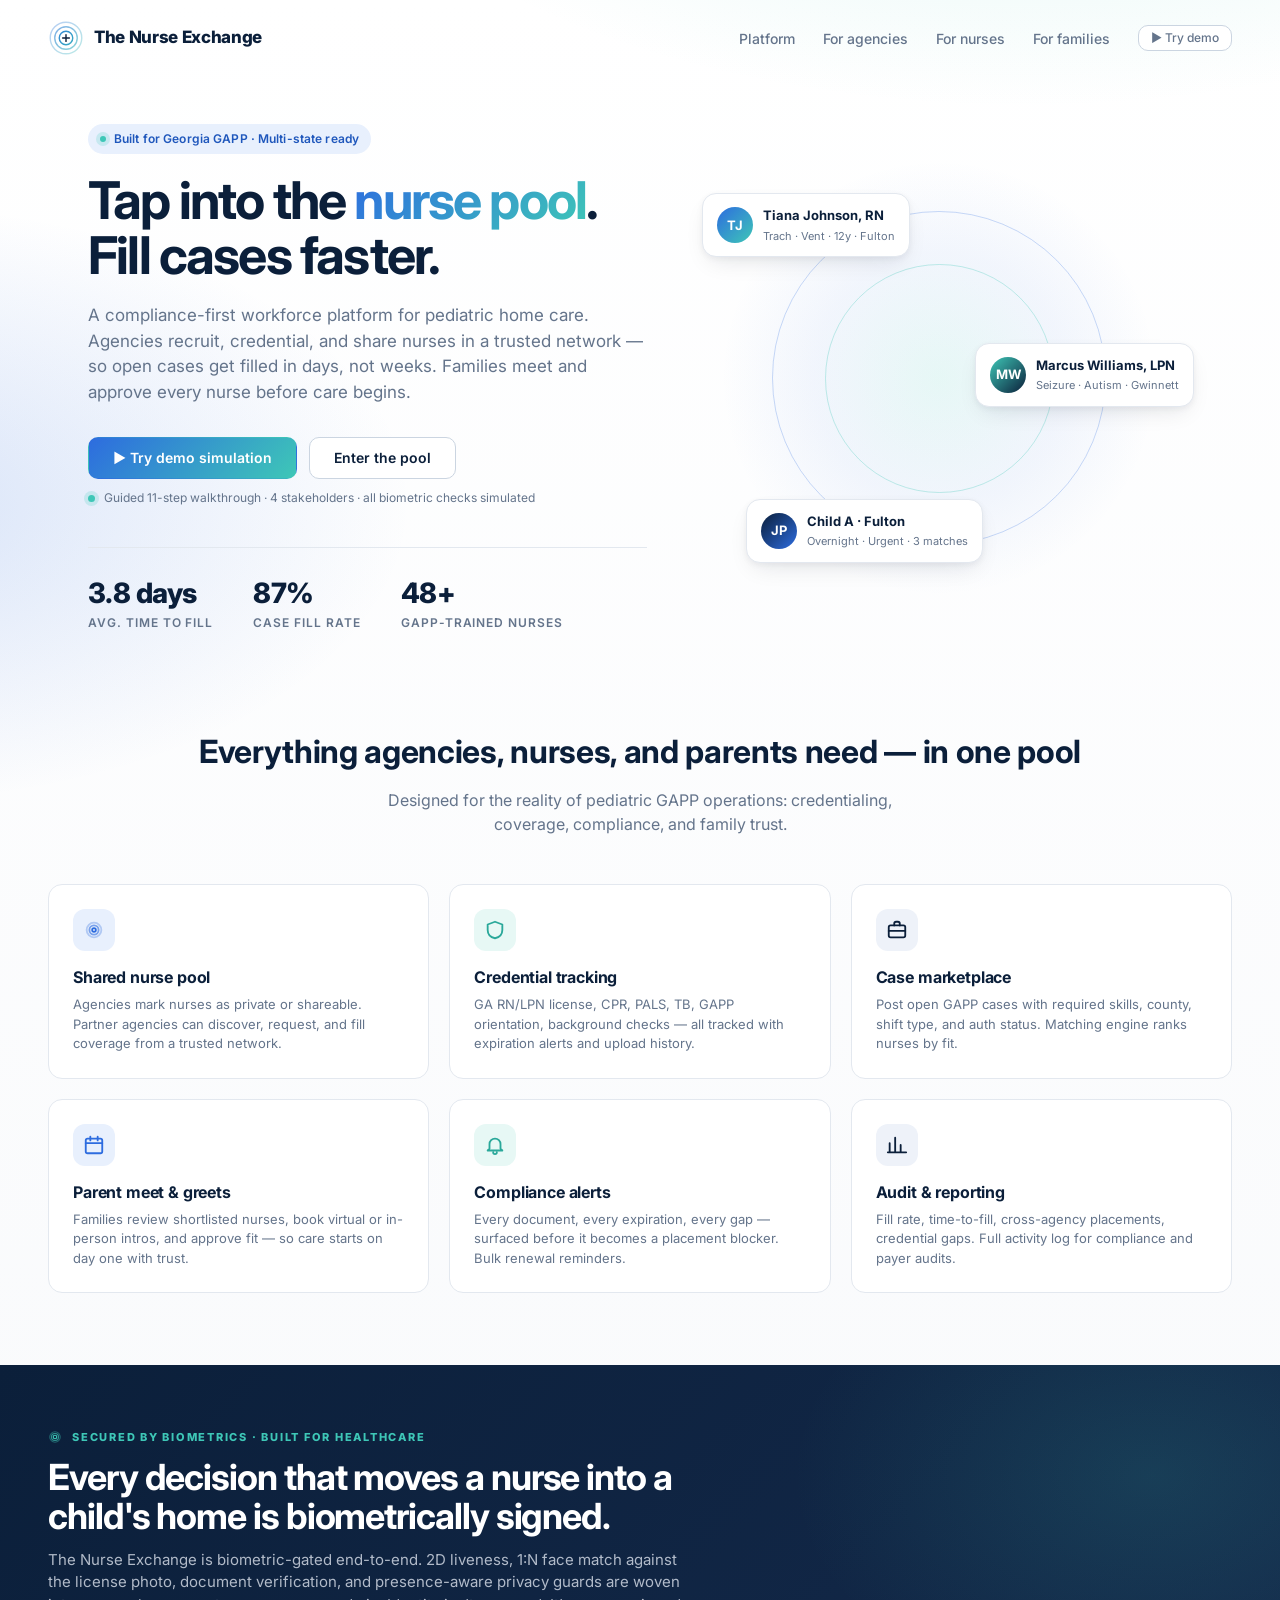
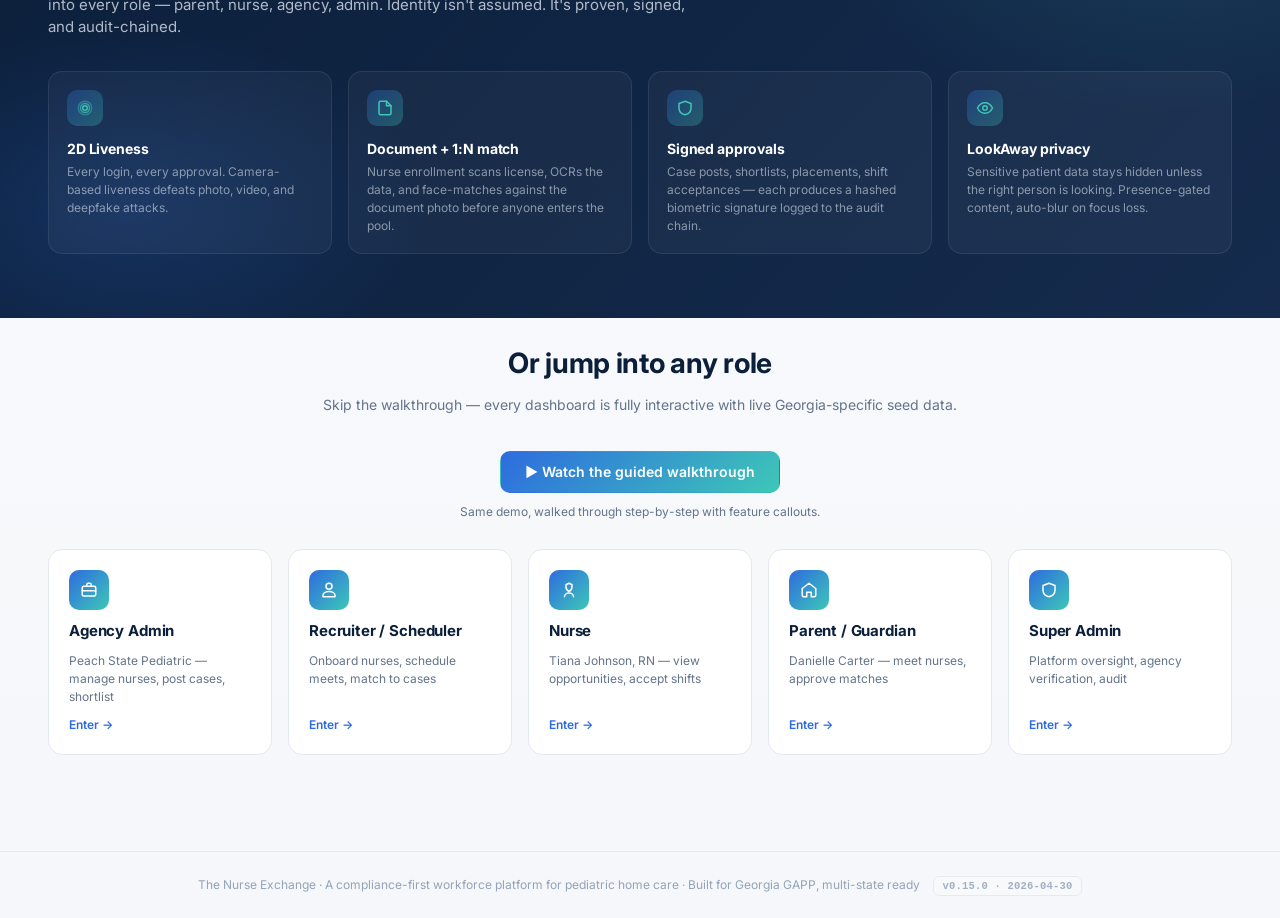
==== commit 6e84ccc3: "v0.15.0 — real webcam in face match + sim step 1, logo home, unified demo CTAs - First-login face ma" ====
--- a/index.html
+++ b/index.html
@@ -37,7 +37,7 @@
       <a href="#roles">For agencies</a>
       <a href="#roles">For nurses</a>
       <a href="#roles">For families</a>
-      <a href="app.html" class="btn btn-secondary btn-sm">Open demo</a>
+      <a href="app.html?sim=1" class="btn btn-secondary btn-sm">▶ Try demo</a>
     </div>
   </nav>
 
@@ -180,8 +180,12 @@
   </section>
 
   <section class="role-picker" id="roles">
-    <h2>Enter the demo</h2>
-    <p class="sub">Try each role — every dashboard is fully interactive with live Georgia-specific seed data.</p>
+    <h2>Or jump into any role</h2>
+    <p class="sub">Skip the walkthrough — every dashboard is fully interactive with live Georgia-specific seed data.</p>
+    <div style="text-align:center; margin: 0 auto 28px; max-width:520px">
+      <a href="app.html?sim=1" class="btn btn-brand btn-lg" style="display:inline-flex; align-items:center; gap:10px">▶ Watch the guided walkthrough</a>
+      <p style="margin-top:10px; font-size:12px; color:var(--text-muted)">Same demo, walked through step-by-step with feature callouts.</p>
+    </div>
 
     <div class="role-grid">
       <a class="role-card" href="app.html#/dashboard" onclick="localStorage.setItem('tnx.role','agency_admin')">
--- a/css/styles.css
+++ b/css/styles.css
@@ -1873,3 +1873,96 @@
 @media (max-width: 640px) {
   .app-footer-inner .build-tag { margin-left: 0; }
 }
+
+/* =========================================================
+   COMPACT NARRATOR — less invasive on screen
+   ========================================================= */
+.tnx-narrator-guided {
+  width: min(440px, calc(100vw - 24px));
+  bottom: 14px;
+  border-radius: 14px;
+}
+.tnx-narrator-guided .tnx-narrator-body { padding: 12px 14px 14px; }
+.tnx-narrator-guided .tnx-narrator-head {
+  margin-bottom: 8px; gap: 10px;
+}
+.tnx-narrator-guided .tnx-narrator-avatar { width: 34px; height: 34px; font-size: 12px; border-radius: 10px; }
+.tnx-narrator-guided .tnx-narrator-role { font-size: 12px; }
+.tnx-narrator-guided .tnx-narrator-substep { font-size: 9.5px; }
+.tnx-narrator-guided .tnx-narrator-title {
+  font-size: 14px; line-height: 1.3; margin-bottom: 4px;
+}
+.tnx-narrator-guided .tnx-narrator-desc {
+  font-size: 12px; line-height: 1.45; margin-bottom: 10px;
+}
+.tnx-narrator-guided .tnx-narrator-callouts {
+  gap: 5px; margin-bottom: 12px; max-height: 132px;
+}
+.tnx-narrator-guided .callout {
+  padding: 6px 9px; font-size: 11px; line-height: 1.4;
+}
+.tnx-narrator-guided .callout-tag {
+  font-size: 9px; padding: 1px 6px;
+}
+.tnx-narrator-guided .tnx-narrator-btn {
+  width: 30px; height: 30px; font-size: 12px;
+}
+.tnx-narrator-guided .tnx-narrator-foot .btn-sm { min-height: 32px; padding: 6px 12px; font-size: 12px; }
+
+/* Collapsed state — only persona row + controls + footer */
+.tnx-narrator-mini .tnx-narrator-detail { display: none; }
+.tnx-narrator-mini .tnx-narrator-foot { padding-top: 4px; border-top: 1px solid rgba(255,255,255,0.06); margin-top: 6px; padding-bottom: 0; }
+
+/* Failed-match overlay variant */
+.tnx-sim-flash-fail .tnx-sim-flash-card { border-color: rgba(225,87,89,0.4); }
+.tnx-sim-flash-fail.failed .tnx-sim-flash-spinner {
+  border-color: #DC2626; background: #DC2626;
+  border-radius: 50%; animation: none; position: relative;
+}
+.tnx-sim-flash-fail.failed .tnx-sim-flash-spinner::after {
+  content: '✗'; position: absolute; inset: 0; display: grid; place-items: center;
+  color: white; font-size: 24px; font-weight: 800;
+}
+
+@media (max-width: 720px) {
+  .tnx-narrator-guided { width: calc(100vw - 12px); bottom: 6px; }
+  .tnx-narrator-guided .tnx-narrator-body { padding: 10px 12px 12px; }
+  .tnx-narrator-guided .tnx-narrator-title { font-size: 13px; }
+  .tnx-narrator-guided .tnx-narrator-desc { font-size: 11.5px; }
+  .tnx-narrator-guided .tnx-narrator-callouts { max-height: 110px; }
+}
+
+/* =========================================================
+   SIMULATION FLASH WITH LIVE CAMERA
+   ========================================================= */
+.tnx-sim-flash-camera .tnx-sim-flash-card {
+  width: min(360px, calc(100vw - 32px));
+}
+.tnx-sim-flash-vf {
+  width: 200px; height: 200px; margin: 0 auto 14px;
+  border-radius: 50%; overflow: hidden;
+  background: #000; border: 2px solid rgba(62,199,183,0.4);
+  box-shadow: 0 0 0 6px rgba(62,199,183,0.12), 0 0 30px rgba(62,199,183,0.25);
+  position: relative;
+}
+.tnx-sim-flash-vf video { width: 100%; height: 100%; object-fit: cover; transform: scaleX(-1); }
+.tnx-sim-flash-ring {
+  position: absolute; inset: -8px; border-radius: 50%;
+  border: 2px solid transparent;
+  background: conic-gradient(from 0deg, rgba(62,199,183,0.8), rgba(45,108,223,0.8), rgba(62,199,183,0.8)) border-box;
+  -webkit-mask: linear-gradient(#fff 0 0) padding-box, linear-gradient(#fff 0 0);
+  -webkit-mask-composite: xor; mask-composite: exclude;
+  animation: cqspin 3s linear infinite;
+  pointer-events: none;
+}
+.tnx-sim-flash-overlay {
+  position: absolute; inset: 0; display: grid; place-items: center;
+  background: rgba(11,31,58,0.7); color: rgba(232,238,247,0.7);
+  font-size: 11px; text-align: center; padding: 8px;
+}
+.tnx-sim-flash-camera.done .tnx-sim-flash-spinner { display: none; }
+.tnx-sim-flash-camera.done .tnx-sim-flash-vf {
+  border-color: rgba(22,163,74,0.6);
+  box-shadow: 0 0 0 6px rgba(22,163,74,0.15), 0 0 30px rgba(22,163,74,0.35);
+}
+.tnx-sim-flash-camera.done .tnx-sim-flash-ring { animation: none; opacity: 0.5; }
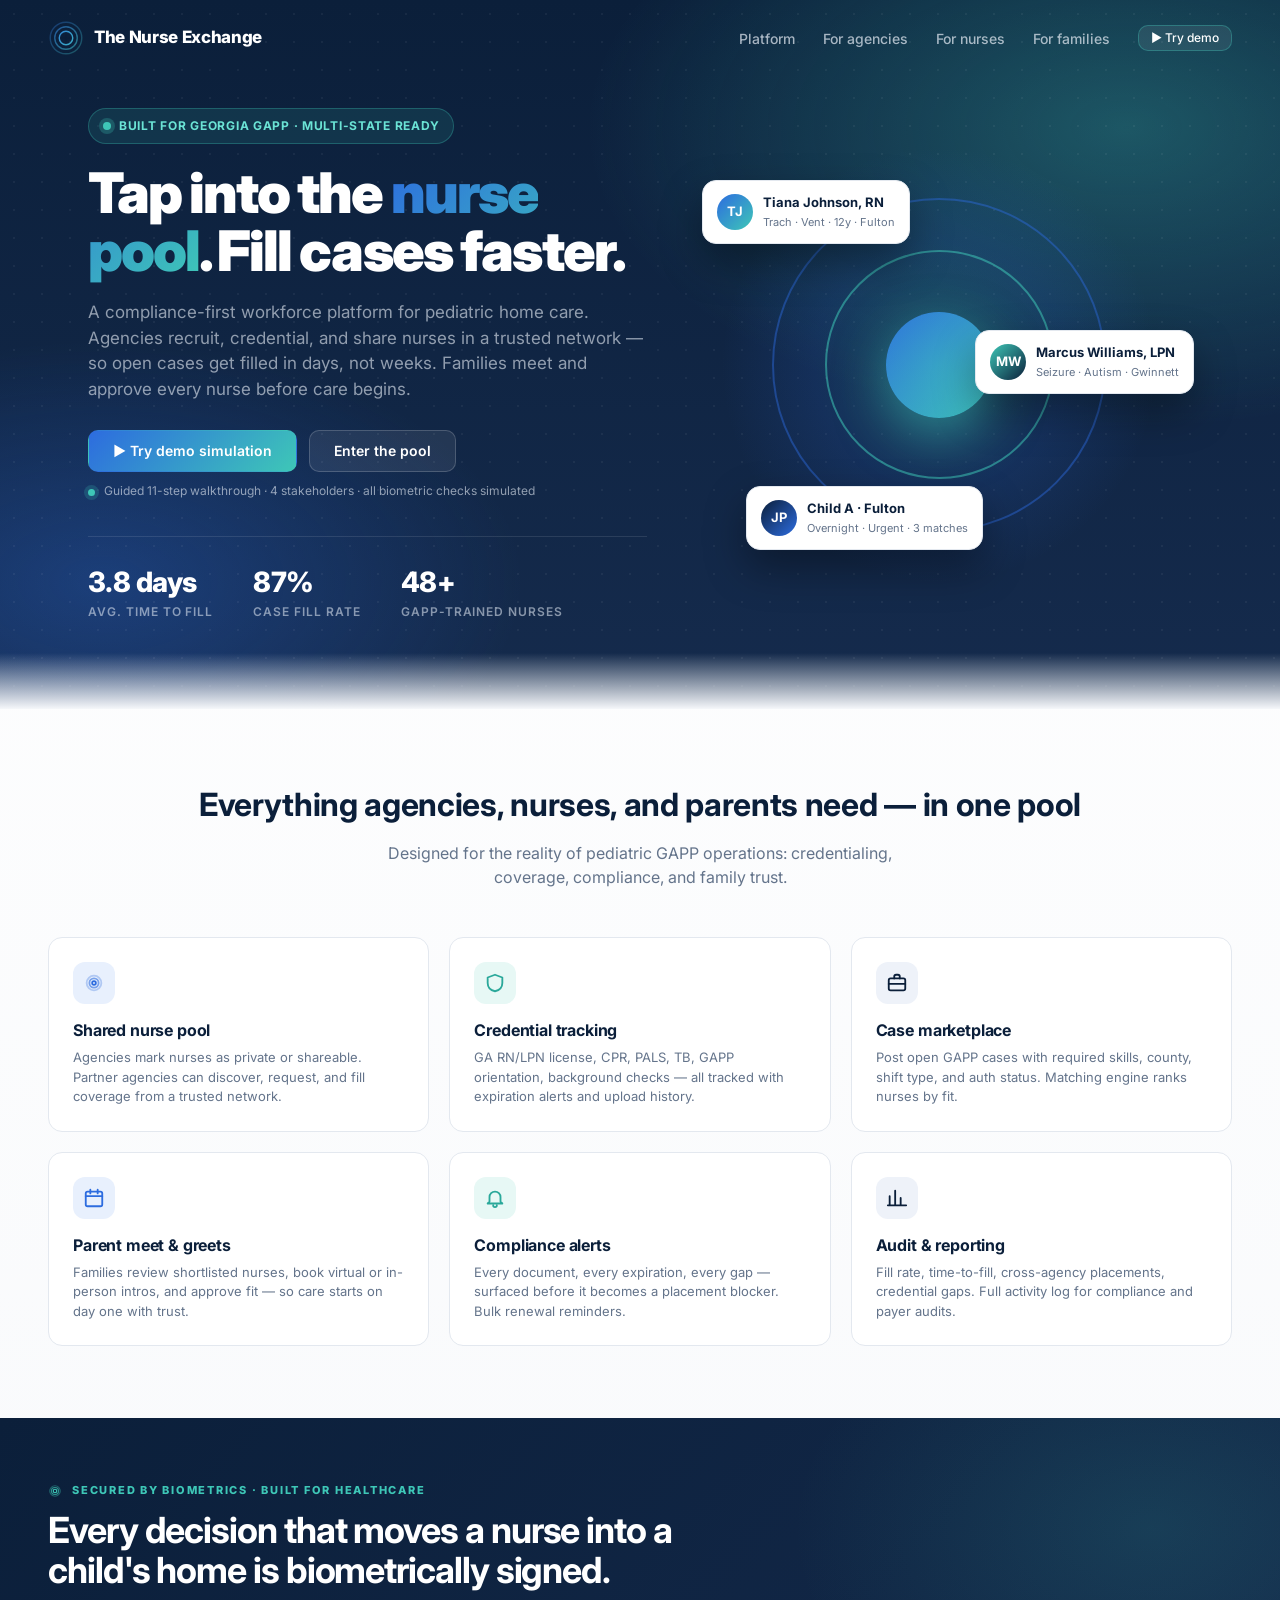
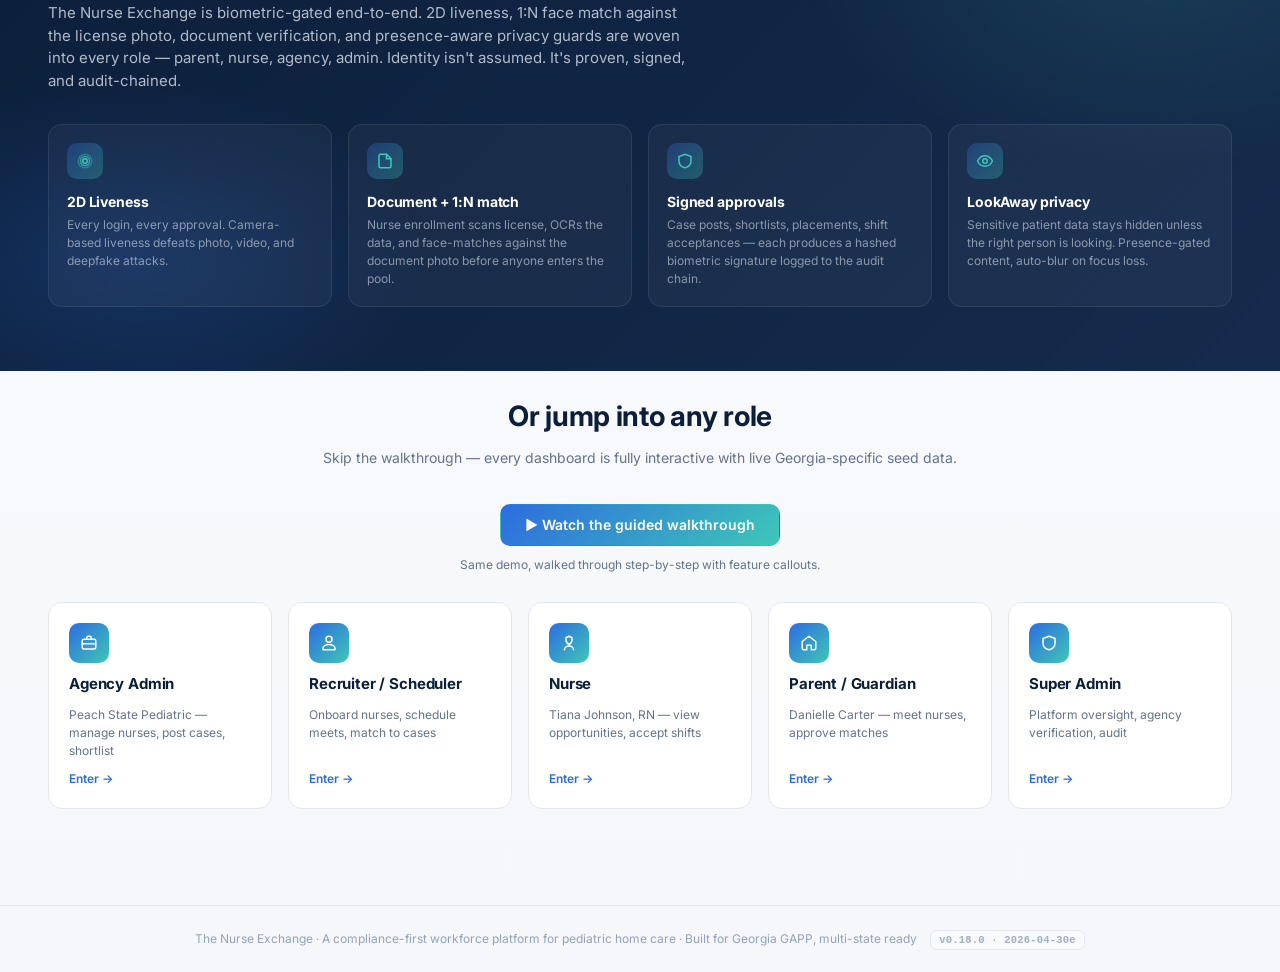
==== commit cf57ba41: "v0.18.0 — branded OG share card + dark hero treatment matching the card OG / Twitter share card: - N" ====
--- a/index.html
+++ b/index.html
@@ -18,8 +18,28 @@
     }, {passive:false});
   </script>
   <title>The Nurse Exchange — The shared nurse pool for pediatric home care</title>
-  <meta name="description" content="A compliance-first workforce platform for Georgia pediatric home care agencies. Credential, share, and match nurses faster." />
+  <meta name="description" content="A compliance-first marketplace where agencies recruit, credential, and share nurses — every action biometrically signed and audit-chained." />
+  <link rel="canonical" href="https://nurseexchange.onrender.com/" />
   <link rel="icon" type="image/svg+xml" href="assets/favicon.svg" />
+
+  <!-- Open Graph (Facebook, LinkedIn, iMessage, Slack, etc.) -->
+  <meta property="og:type" content="website" />
+  <meta property="og:site_name" content="The Nurse Exchange" />
+  <meta property="og:url" content="https://nurseexchange.onrender.com/" />
+  <meta property="og:title" content="The Nurse Exchange — Tap into the nurse pool" />
+  <meta property="og:description" content="A compliance-first marketplace for pediatric home care. Cross-agency nurse pool, biometric identity gate, audit chain." />
+  <meta property="og:image" content="https://nurseexchange.onrender.com/assets/og-image.png" />
+  <meta property="og:image:width" content="1200" />
+  <meta property="og:image:height" content="630" />
+  <meta property="og:image:alt" content="The Nurse Exchange — Tap into the nurse pool. Fill cases faster." />
+
+  <!-- Twitter / X -->
+  <meta name="twitter:card" content="summary_large_image" />
+  <meta name="twitter:title" content="The Nurse Exchange — Tap into the nurse pool" />
+  <meta name="twitter:description" content="Compliance-first pediatric home care marketplace. Biometric identity gate · cross-agency pool · audit chain." />
+  <meta name="twitter:image" content="https://nurseexchange.onrender.com/assets/og-image.png" />
+
+  <meta name="theme-color" content="#0B1F3A" />
   <link rel="preconnect" href="https://fonts.googleapis.com">
   <link rel="preconnect" href="https://fonts.gstatic.com" crossorigin>
   <link href="https://fonts.googleapis.com/css2?family=Inter:wght@400;500;600;700;800&display=swap" rel="stylesheet">
@@ -27,6 +47,7 @@
 </head>
 <body class="landing">
 
+  <section class="hero-shell">
   <nav class="landing-nav">
     <a href="/" class="brand">
       <img src="assets/logo.svg" alt="The Nurse Exchange" />
@@ -87,6 +108,8 @@
       </div>
     </div>
   </section>
+  </section>
+  <!-- /hero-shell -->
 
   <section class="features" id="features">
     <h2>Everything agencies, nurses, and parents need — in one pool</h2>
--- a/css/styles.css
+++ b/css/styles.css
@@ -107,11 +107,40 @@
    ========================================================= */
 .landing {
   min-height: 100vh;
+  background: linear-gradient(180deg, #FFFFFF 0%, #F5F7FA 100%);
+}
+
+/* Dark hero shell — matches the OG share-card aesthetic */
+.hero-shell {
+  position: relative;
   background:
-    radial-gradient(1200px 600px at 80% -10%, rgba(62,199,183,0.18), transparent 60%),
-    radial-gradient(900px 500px at -10% 20%, rgba(45,108,223,0.18), transparent 60%),
-    linear-gradient(180deg, #FFFFFF 0%, #F5F7FA 100%);
-}
+    radial-gradient(900px 500px at 88% 18%, rgba(62,199,183,0.32), transparent 60%),
+    radial-gradient(700px 400px at 8% 82%, rgba(45,108,223,0.32), transparent 60%),
+    linear-gradient(180deg, #0B1F3A 0%, #152B4D 100%);
+  color: #E8EEF7;
+  overflow: hidden;
+  padding-bottom: 32px;
+}
+/* Subtle dot grid texture, like the OG card */
+.hero-shell::before {
+  content: '';
+  position: absolute; inset: 0;
+  background-image: radial-gradient(circle, rgba(255,255,255,0.05) 1px, transparent 1px);
+  background-size: 28px 28px;
+  pointer-events: none;
+  z-index: 0;
+}
+/* Soft fade at the bottom to ease into the light section */
+.hero-shell::after {
+  content: '';
+  position: absolute; left: 0; right: 0; bottom: 0;
+  height: 56px;
+  background: linear-gradient(180deg, transparent 0%, rgba(11,31,58,0) 0%, var(--bg) 100%);
+  pointer-events: none;
+  z-index: 0;
+}
+.hero-shell > * { position: relative; z-index: 1; }
+
 .landing-nav {
   display: flex;
   align-items: center;
@@ -120,19 +149,82 @@
   max-width: 1280px;
   margin: 0 auto;
 }
-.landing-nav .brand {
+/* Brand — light on dark */
+.hero-shell .landing-nav .brand {
   display: flex; align-items: center; gap: 10px;
-  font-weight: 800; font-size: 17px; color: var(--navy); letter-spacing: -0.02em;
-}
-.landing-nav .brand img { height: 36px; }
-.landing-nav .nav-links { display: flex; gap: 28px; align-items: center; }
+  font-weight: 800; font-size: 17px; color: white; letter-spacing: -0.02em;
+}
+.hero-shell .landing-nav .brand img { height: 36px; }
+.hero-shell .landing-nav .nav-links { display: flex; gap: 28px; align-items: center; }
+.hero-shell .landing-nav .nav-links a { color: rgba(232,238,247,0.7); font-weight: 500; }
+.hero-shell .landing-nav .nav-links a:hover { color: white; text-decoration: none; }
+/* "Try demo" pill — light style on dark bg */
+.hero-shell .landing-nav .nav-links .btn-secondary {
+  background: rgba(255,255,255,0.08); color: white;
+  border: 1px solid rgba(62,199,183,0.35);
+}
+.hero-shell .landing-nav .nav-links .btn-secondary:hover {
+  background: rgba(62,199,183,0.18); border-color: rgba(62,199,183,0.5);
+}
+
+/* Fallback for the same elements when not inside hero-shell */
+.landing-nav .brand { color: var(--navy); }
 .landing-nav .nav-links a { color: var(--text-muted); font-weight: 500; }
-.landing-nav .nav-links a:hover { color: var(--navy); text-decoration: none; }
 
 .hero {
-  max-width: 1200px; margin: 0 auto; padding: 48px 48px 24px;
+  max-width: 1200px; margin: 0 auto; padding: 32px 48px 56px;
   display: grid; grid-template-columns: minmax(0, 1.05fr) minmax(0, 0.95fr); gap: 40px; align-items: center;
 }
+/* Inside the dark hero-shell — light text */
+.hero-shell .hero-eyebrow {
+  display: inline-flex; align-items: center; gap: 8px;
+  background: rgba(62,199,183,0.12);
+  color: #6BE3D5;
+  padding: 8px 14px; border-radius: var(--r-pill);
+  font-size: 12px; font-weight: 700; letter-spacing: 0.06em;
+  text-transform: uppercase;
+  border: 1px solid rgba(62,199,183,0.3);
+  margin-bottom: 20px;
+}
+.hero-shell .hero-eyebrow .dot {
+  width: 8px; height: 8px; border-radius: 50%;
+  background: #3EC7B7;
+  box-shadow: 0 0 0 4px rgba(62,199,183,0.25);
+}
+.hero-shell .hero h1 {
+  font-size: 56px; line-height: 1.04; letter-spacing: -0.035em;
+  color: white; margin-bottom: 20px; font-weight: 900;
+}
+.hero-shell .hero h1 .grad {
+  background: linear-gradient(135deg, #2D6CDF, #3EC7B7);
+  -webkit-background-clip: text; background-clip: text; color: transparent;
+}
+.hero-shell .hero p.lead {
+  font-size: 17px; color: rgba(232,238,247,0.78);
+  max-width: 560px; margin-bottom: 28px; line-height: 1.5;
+}
+.hero-shell .hero-cta { display: flex; gap: 12px; flex-wrap: wrap; }
+.hero-shell .hero-cta .btn-secondary {
+  background: rgba(255,255,255,0.08); color: white;
+  border: 1px solid rgba(255,255,255,0.18);
+}
+.hero-shell .hero-cta .btn-secondary:hover {
+  background: rgba(255,255,255,0.14); border-color: rgba(62,199,183,0.4);
+}
+.hero-shell .hero > div > p { color: rgba(232,238,247,0.6) !important; }
+.hero-shell .hero-stats {
+  display: flex; gap: 40px; margin-top: 36px; padding-top: 24px;
+  border-top: 1px solid rgba(255,255,255,0.1);
+}
+.hero-shell .hero-stat .num {
+  font-size: 28px; font-weight: 800; color: white; letter-spacing: -0.02em;
+}
+.hero-shell .hero-stat .label {
+  font-size: 12px; color: rgba(232,238,247,0.55);
+  text-transform: uppercase; letter-spacing: 0.08em; font-weight: 600;
+}
+
+/* Fallback (non-shell) versions of the same — keeps backward compat for any other usage */
 .hero-eyebrow {
   display: inline-flex; align-items: center; gap: 8px;
   background: var(--ocean-50); color: var(--ocean-600);
@@ -168,6 +260,23 @@
   border: 1.5px solid rgba(45,108,223,0.25);
 }
 .ripple::after { inset: 24%; border-color: rgba(62,199,183,0.3); animation: pulse 4s ease-in-out infinite 1s; }
+/* Stronger ripple visuals on the dark hero-shell */
+.hero-shell .ripple {
+  background: radial-gradient(circle at 50% 50%, rgba(62,199,183,0.22), rgba(45,108,223,0.14) 40%, transparent 70%);
+}
+.hero-shell .ripple::before { border-color: rgba(45,108,223,0.45); border-width: 2px; }
+.hero-shell .ripple::after { border-color: rgba(62,199,183,0.55); border-width: 2px; }
+/* Add a glowing core to the ripple on dark */
+.hero-shell .hero-visual::before {
+  content: ''; position: absolute; inset: 38%; border-radius: 50%;
+  background: linear-gradient(135deg, #2D6CDF, #3EC7B7);
+  box-shadow: 0 18px 50px rgba(62,199,183,0.5);
+  z-index: 0;
+}
+/* Float cards keep white background — perfect contrast on dark */
+.hero-shell .float-card {
+  box-shadow: 0 18px 40px rgba(0,0,0,0.35);
+}
 @keyframes pulse {
   0%, 100% { transform: scale(1); opacity: 1; }
   50% { transform: scale(1.04); opacity: 0.85; }
@@ -256,6 +365,11 @@
   display: flex; align-items: center; justify-content: space-between;
   padding: 0 24px; background: var(--surface); border-bottom: 1px solid var(--border);
   position: sticky; top: 0; z-index: 30;
+  /* iOS notch / dynamic island */
+  padding-top: env(safe-area-inset-top);
+  padding-left: max(env(safe-area-inset-left), 24px);
+  padding-right: max(env(safe-area-inset-right), 24px);
+  height: calc(var(--nav-h) + env(safe-area-inset-top));
 }
 .app-footer {
   grid-column: 1 / -1;
@@ -671,15 +785,20 @@
 @media (max-width: 780px) {
   /* Landing */
   .landing-nav { padding: 14px 18px; }
-  .landing-nav .nav-links { display: none; }
-  .hero { padding: 28px 18px; gap: 32px; }
-  .hero h1 { font-size: 34px; line-height: 1.08; }
-  .hero p.lead { font-size: 15px; }
+  .landing-nav .nav-links { display: flex; gap: 0; }
+  .landing-nav .nav-links a:not(.btn) { display: none; }
+  .landing-nav .nav-links .btn { padding: 8px 12px; font-size: 12px; }
+  .hero-shell { padding-bottom: 24px; }
+  .hero-shell::after { height: 32px; }
+  .hero { padding: 24px 18px; gap: 32px; }
+  .hero h1, .hero-shell .hero h1 { font-size: 34px; line-height: 1.08; }
+  .hero p.lead, .hero-shell .hero p.lead { font-size: 15px; }
   .hero-cta { flex-direction: column; width: 100%; }
   .hero-cta .btn { width: 100%; }
-  .hero-stats { gap: 24px; flex-wrap: wrap; }
-  .hero-stat .num { font-size: 22px; }
+  .hero-stats, .hero-shell .hero-stats { gap: 24px; flex-wrap: wrap; margin-top: 28px; padding-top: 18px; }
+  .hero-stat .num, .hero-shell .hero-stat .num { font-size: 22px; }
   .hero-visual { max-width: 340px; }
+  .hero-shell .hero-visual::before { inset: 40%; }
   .float-card { padding: 10px 12px; }
   .float-card .avatar { width: 32px; height: 32px; font-size: 11px; }
   .float-card .meta .name { font-size: 12px; }
@@ -756,7 +875,10 @@
   .mobile-menu-btn:active { background: var(--navy-50); }
 
   /* Topbar — iOS-style navigation bar with comfortable tap targets */
-  .app-topbar { padding: 0 12px; }
+  .app-topbar {
+    padding: env(safe-area-inset-top) max(env(safe-area-inset-right), 12px) 0 max(env(safe-area-inset-left), 12px);
+    height: calc(var(--nav-h) + env(safe-area-inset-top));
+  }
   .topbar-left { gap: 10px; min-width: 0; flex: 1; }
   .topbar-brand { font-size: 17px; font-weight: 800; letter-spacing: -0.025em; gap: 10px; min-width: 0; overflow: hidden; text-overflow: ellipsis; white-space: nowrap; }
   .topbar-brand img, .topbar-brand svg { flex-shrink: 0; height: 34px; width: auto; }
@@ -768,18 +890,16 @@
     line-height: 1; min-height: 44px;
   }
   .role-switch .role-switch-label { display: none; } /* "Demo role:" hidden on mobile */
-  .topbar-try-demo .try-demo-label { display: none; }
-  .topbar-try-demo { padding: 9px 10px; min-height: 40px; gap: 6px; font-size: 11px; }
-  .topbar-try-demo .pulse { width: 7px; height: 7px; box-shadow: 0 0 0 3px rgba(62,199,183,0.25); }
+  .topbar-try-demo { display: none !important; } /* moved into role-switch sheet on mobile — was visually noisy */
   .role-switch b { max-width: 100px; overflow: hidden; text-overflow: ellipsis; white-space: nowrap; display: inline-block; vertical-align: middle; font-size: 14px; }
   .role-switch svg:first-child { width: 16px; height: 16px; }
   .role-switch svg:last-child { width: 14px; height: 14px; opacity: 0.7; }
-  .icon-btn { width: 44px; height: 44px; border-radius: 12px; }
-  .icon-btn svg { width: 22px; height: 22px; }
-  .icon-btn-msg { display: none; } /* hide message btn at mobile */
+  .icon-btn { width: 42px; height: 42px; border-radius: 12px; }
+  .icon-btn svg { width: 20px; height: 20px; }
+  .icon-btn-msg { display: grid; } /* AI assistant — useful on mobile, keep it */
   .user-menu .meta { display: none; }
   .user-menu { padding: 0; border-radius: 50%; }
-  .user-menu .avatar { width: 40px; height: 40px; font-size: 14px; }
+  .user-menu .avatar { width: 38px; height: 38px; font-size: 13px; }
 
   /* Footer on mobile — compact single row, no meta text */
   .app-footer { padding: 12px 16px 16px; }
@@ -986,7 +1106,7 @@
   .role-grid { grid-template-columns: 1fr; }
   .secured-grid { grid-template-columns: 1fr; }
 
-  .app-topbar { padding: 0 10px; }
+  .app-topbar { padding: env(safe-area-inset-top) max(env(safe-area-inset-right), 10px) 0 max(env(safe-area-inset-left), 10px); }
   .topbar-right { gap: 4px; }
   .role-switch { padding: 9px 12px; }
   .role-switch b { max-width: 82px; font-size: 13px; }
@@ -1619,19 +1739,42 @@
   color: rgba(232,238,247,0.7); font-size: 14px; line-height: 1.55; margin-bottom: 22px;
 }
 .tnx-sim-intro-flow {
-  display: flex; align-items: center; justify-content: space-between;
-  gap: 8px; margin: 0 0 24px; padding: 18px 14px;
+  margin: 0 0 22px;
   background: rgba(255,255,255,0.03); border: 1px solid rgba(255,255,255,0.06); border-radius: 14px;
-  flex-wrap: wrap;
-}
-.tnx-sim-intro-flow .flow-node { text-align: center; min-width: 80px; }
+  overflow: hidden;
+}
+.tnx-sim-intro-flow .flow-row {
+  display: flex; align-items: flex-start; justify-content: space-between;
+  padding: 18px 14px; position: relative;
+}
+/* A single connector line behind all dots, perfectly aligned to dot centers */
+.tnx-sim-intro-flow .flow-row::before {
+  content: '';
+  position: absolute;
+  top: calc(18px + 20px); /* padding-top + half-dot */
+  left: calc(14px + 20px);
+  right: calc(14px + 20px);
+  height: 2px;
+  background: linear-gradient(90deg, #7C3AED 0%, #2D6CDF 25%, #F59E0B 50%, #16A34A 75%, #7C3AED 100%);
+  opacity: 0.45;
+  z-index: 0;
+}
+.tnx-sim-intro-flow .flow-step {
+  position: relative; z-index: 1;
+  display: flex; flex-direction: column; align-items: center; gap: 8px;
+  flex: 1 1 0; min-width: 0;
+}
 .tnx-sim-intro-flow .dot {
-  width: 40px; height: 40px; border-radius: 12px; color: white; font-weight: 800; font-size: 13px;
-  margin: 0 auto 6px; display: grid; place-items: center;
-  box-shadow: 0 4px 14px rgba(0,0,0,0.3);
-}
-.tnx-sim-intro-flow .lbl { font-size: 11px; color: rgba(232,238,247,0.7); font-weight: 600; }
-.tnx-sim-intro-flow .flow-arrow { color: rgba(62,199,183,0.5); font-size: 18px; font-weight: 600; }
+  width: 40px; height: 40px; border-radius: 12px; color: white; font-weight: 800; font-size: 12px;
+  display: grid; place-items: center;
+  box-shadow: 0 4px 14px rgba(0,0,0,0.35), 0 0 0 4px rgba(11,31,58,1);
+  flex-shrink: 0;
+}
+.tnx-sim-intro-flow .lbl {
+  font-size: 11px; color: rgba(232,238,247,0.75); font-weight: 600;
+  text-align: center; line-height: 1.25; max-width: 100%;
+  word-break: break-word;
+}
 .tnx-sim-intro-pillars {
   display: grid; grid-template-columns: repeat(3, 1fr); gap: 10px; margin-bottom: 22px;
 }
@@ -1648,14 +1791,30 @@
 }
 @media (max-width: 640px) {
   .tnx-sim-intro { padding: 12px; }
-  .tnx-sim-intro-card { padding: 22px 18px; border-radius: 18px; }
+  .tnx-sim-intro-card { padding: 20px 16px; border-radius: 18px; }
   .tnx-sim-intro-card h1 { font-size: 22px; }
-  .tnx-sim-intro-flow { padding: 14px 10px; gap: 4px; }
-  .tnx-sim-intro-flow .flow-node { min-width: 56px; }
-  .tnx-sim-intro-flow .dot { width: 34px; height: 34px; font-size: 11px; }
+  .tnx-sim-intro-card > p { font-size: 13px; margin-bottom: 18px; }
+  .tnx-sim-intro-flow .flow-row { padding: 14px 8px; }
+  .tnx-sim-intro-flow .flow-row::before {
+    top: calc(14px + 18px); left: calc(8px + 18px); right: calc(8px + 18px);
+  }
+  .tnx-sim-intro-flow .dot { width: 36px; height: 36px; font-size: 11px; }
   .tnx-sim-intro-flow .lbl { font-size: 10px; }
-  .tnx-sim-intro-flow .flow-arrow { font-size: 14px; }
-  .tnx-sim-intro-pillars { grid-template-columns: 1fr; }
+  .tnx-sim-intro-flow .flow-step { gap: 6px; }
+  .tnx-sim-intro-pillars { grid-template-columns: 1fr; gap: 8px; }
+  .tnx-sim-intro-pillars .pillar { padding: 10px 12px; font-size: 11px; }
+}
+@media (max-width: 380px) {
+  .tnx-sim-intro-card { padding: 18px 14px; }
+  .tnx-sim-intro-flow .flow-row { padding: 12px 6px; }
+  .tnx-sim-intro-flow .flow-row::before {
+    top: calc(12px + 16px); left: calc(6px + 16px); right: calc(6px + 16px);
+  }
+  .tnx-sim-intro-flow .dot {
+    width: 32px; height: 32px; font-size: 10px;
+    box-shadow: 0 3px 10px rgba(0,0,0,0.3), 0 0 0 3px rgba(11,31,58,1);
+  }
+  .tnx-sim-intro-flow .lbl { font-size: 9.5px; }
 }
 
 /* Guided narrator — taller card with callouts */
@@ -1966,3 +2125,123 @@
   box-shadow: 0 0 0 6px rgba(22,163,74,0.15), 0 0 30px rgba(22,163,74,0.35);
 }
 .tnx-sim-flash-camera.done .tnx-sim-flash-ring { animation: none; opacity: 0.5; }
+
+/* =========================================================
+   PERSISTENT SPOTLIGHT — dims everything except the cutout
+   ========================================================= */
+.tnx-spotlight-backdrop {
+  position: fixed;
+  pointer-events: none;
+  z-index: 100;
+  background: transparent;
+  border-radius: 14px;
+  /* The huge box-shadow creates the dimming everywhere outside the rect */
+  box-shadow:
+    0 0 0 9999px rgba(11,31,58,0.55),
+    0 0 0 3px rgba(62,199,183,0.85),
+    0 0 30px rgba(62,199,183,0.5),
+    inset 0 0 0 2px rgba(255,255,255,0.08);
+  transition: top 0.32s cubic-bezier(0.16,1,0.3,1),
+              left 0.32s cubic-bezier(0.16,1,0.3,1),
+              width 0.32s cubic-bezier(0.16,1,0.3,1),
+              height 0.32s cubic-bezier(0.16,1,0.3,1);
+  animation: tnxSpotPulse 2.4s ease-in-out infinite;
+}
+@keyframes tnxSpotPulse {
+  0%, 100% {
+    box-shadow:
+      0 0 0 9999px rgba(11,31,58,0.55),
+      0 0 0 3px rgba(62,199,183,0.85),
+      0 0 25px rgba(62,199,183,0.45),
+      inset 0 0 0 2px rgba(255,255,255,0.08);
+  }
+  50% {
+    box-shadow:
+      0 0 0 9999px rgba(11,31,58,0.55),
+      0 0 0 5px rgba(62,199,183,1),
+      0 0 45px rgba(62,199,183,0.7),
+      inset 0 0 0 2px rgba(255,255,255,0.12);
+  }
+}
+
+/* =========================================================
+   NARRATOR CHAPTER LABEL (bold white prefix above title)
+   ========================================================= */
+.tnx-narrator-chapter {
+  font-size: 10px;
+  font-weight: 800;
+  color: white;
+  letter-spacing: 0.16em;
+  text-transform: uppercase;
+  margin-bottom: 4px;
+  display: inline-block;
+  padding: 3px 9px;
+  background: linear-gradient(135deg, rgba(45,108,223,0.25), rgba(62,199,183,0.25));
+  border: 1px solid rgba(62,199,183,0.4);
+  border-radius: 999px;
+}
+
+/* =========================================================
+   ROLE-SHEET WALKTHROUGH BANNER (replacement for mobile Try Demo pill)
+   ========================================================= */
+.walkthrough-banner {
+  width: 100%;
+  display: flex; align-items: center; gap: 14px;
+  padding: 14px 16px;
+  background: linear-gradient(135deg, var(--ocean), var(--teal));
+  color: white; border: 0; border-radius: 14px;
+  cursor: pointer; text-align: left;
+  box-shadow: 0 8px 24px rgba(45,108,223,0.25);
+  transition: transform 0.15s, box-shadow 0.15s;
+  font-family: inherit;
+}
+.walkthrough-banner:hover { transform: translateY(-1px); box-shadow: 0 12px 32px rgba(45,108,223,0.35); }
+.walkthrough-banner:active { transform: translateY(0); }
+.walkthrough-banner-icon {
+  width: 40px; height: 40px; border-radius: 12px;
+  background: rgba(255,255,255,0.18); color: white;
+  display: grid; place-items: center; font-size: 16px; font-weight: 800;
+  flex-shrink: 0;
+}
+.walkthrough-banner-text { flex: 1; min-width: 0; }
+.walkthrough-banner-title { font-size: 15px; font-weight: 700; line-height: 1.2; }
+.walkthrough-banner-sub { font-size: 11.5px; opacity: 0.85; margin-top: 2px; }
+.walkthrough-banner svg:last-child { color: rgba(255,255,255,0.7); flex-shrink: 0; }
+
+/* =========================================================
+   POPOVER CLOSE BUTTON (universal)
+   ========================================================= */
+.popover-close {
+  width: 30px; height: 30px; border-radius: 8px;
+  background: var(--surface-alt); color: var(--text-muted);
+  border: 0; cursor: pointer;
+  display: grid; place-items: center;
+  transition: background 0.15s, color 0.15s;
+}
+.popover-close:hover { background: var(--err-bg); color: var(--err); }
+
+/* =========================================================
+   FURTHER MOBILE POLISH
+   ========================================================= */
+@media (max-width: 780px) {
+  /* Slightly tighter sidebar drawer for narrow phones */
+  .app-sidebar { padding: 16px 12px 20px; }
+  .nav-item { min-height: 50px; padding: 11px 14px; gap: 14px; font-size: 15px; }
+  .nav-item svg { width: 21px; height: 21px; }
+  /* Footer compact + safe-area-bottom for iPhone home indicator */
+  .app-footer { padding: 10px 14px calc(10px + env(safe-area-inset-bottom)); }
+  .build-tag { font-size: 9.5px; padding: 2px 6px; }
+  /* Modal foot — when many buttons, allow them to wrap evenly */
+  .modal-foot { gap: 8px; }
+  /* Popover head — ensure title doesn't push close button off-screen */
+  .tnx-popover-head h3 { font-size: 13px; }
+  .tnx-popover-head small { display: none; }
+}
+@media (max-width: 460px) {
+  /* On very small phones, drop the role label text and rely on the avatar to identify the active role */
+  .role-switch b { max-width: 70px; font-size: 12.5px; }
+  /* Tighter topbar gap so 4 right-side items fit */
+  .topbar-right { gap: 3px; }
+  .icon-btn { width: 38px; height: 38px; }
+  .icon-btn svg { width: 18px; height: 18px; }
+}
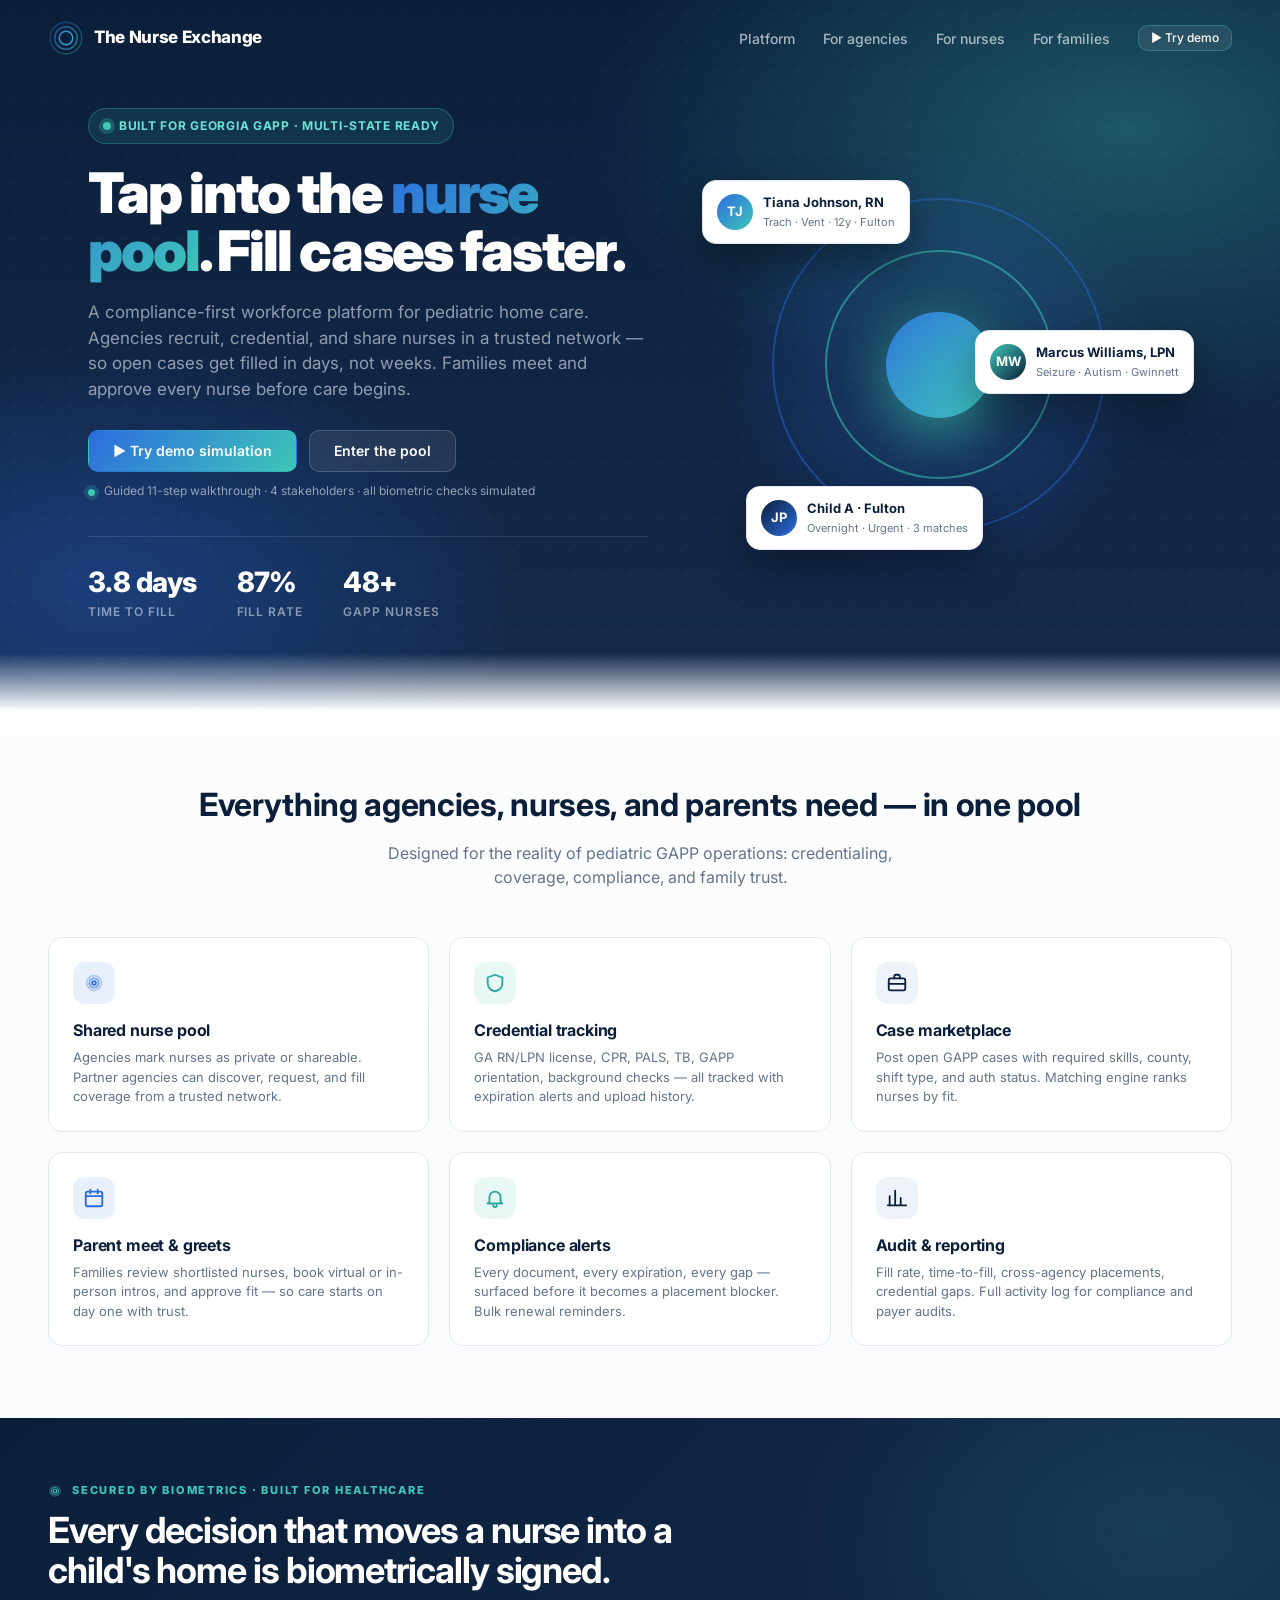
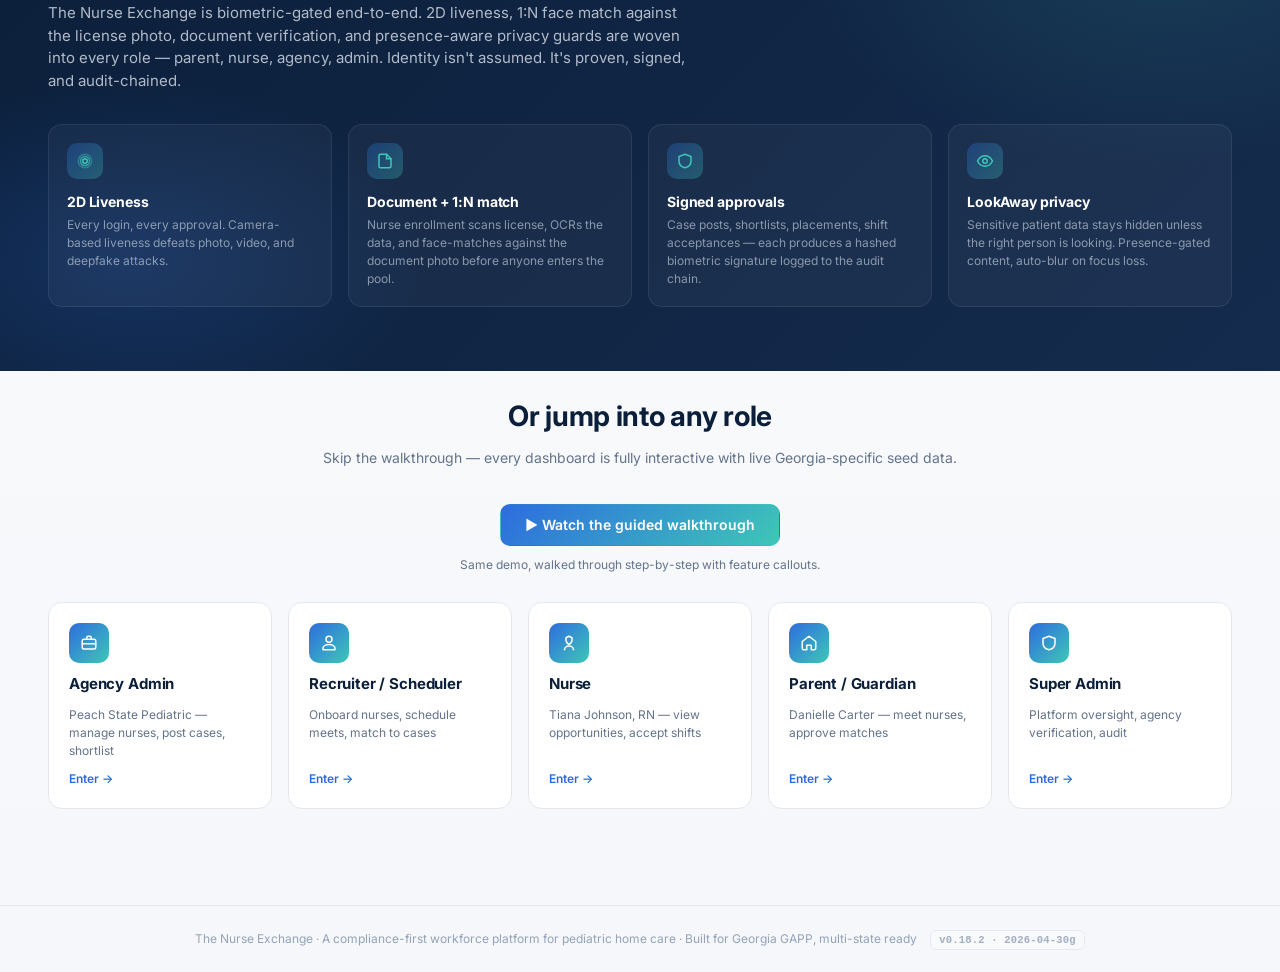
==== commit f211a7c0: "v0.18.2 — smaller mobile eyebrow + balanced single-line stat labels - Mobile eyebrow pill: 10px font" ====
--- a/index.html
+++ b/index.html
@@ -76,9 +76,9 @@
         Guided 11-step walkthrough · 4 stakeholders · all biometric checks simulated
       </p>
       <div class="hero-stats">
-        <div class="hero-stat"><div class="num">3.8 days</div><div class="label">Avg. time to fill</div></div>
-        <div class="hero-stat"><div class="num">87%</div><div class="label">Case fill rate</div></div>
-        <div class="hero-stat"><div class="num">48+</div><div class="label">GAPP-trained nurses</div></div>
+        <div class="hero-stat"><div class="num">3.8 days</div><div class="label">Time to fill</div></div>
+        <div class="hero-stat"><div class="num">87%</div><div class="label">Fill rate</div></div>
+        <div class="hero-stat"><div class="num">48+</div><div class="label">GAPP nurses</div></div>
       </div>
     </div>
     <div class="hero-visual">
--- a/css/styles.css
+++ b/css/styles.css
@@ -795,8 +795,43 @@
   .hero p.lead, .hero-shell .hero p.lead { font-size: 15px; }
   .hero-cta { flex-direction: column; width: 100%; }
   .hero-cta .btn { width: 100%; }
-  .hero-stats, .hero-shell .hero-stats { gap: 24px; flex-wrap: wrap; margin-top: 28px; padding-top: 18px; }
-  .hero-stat .num, .hero-shell .hero-stat .num { font-size: 22px; }
+  /* Eyebrow pill — smaller on mobile so it sits cleanly on one line */
+  .hero-shell .hero-eyebrow {
+    font-size: 10px;
+    padding: 6px 10px;
+    letter-spacing: 0.05em;
+    margin-bottom: 16px;
+  }
+  .hero-shell .hero-eyebrow .dot { width: 6px; height: 6px; box-shadow: 0 0 0 3px rgba(62,199,183,0.25); }
+
+  /* Stats — 3 equal columns, tightly aligned, single-line labels */
+  .hero-stats, .hero-shell .hero-stats {
+    display: grid;
+    grid-template-columns: repeat(3, 1fr);
+    gap: 8px;
+    margin-top: 24px;
+    padding-top: 20px;
+    border-top: 1px solid rgba(255,255,255,0.1);
+  }
+  .hero-stat {
+    text-align: center;
+    background: rgba(255,255,255,0.04);
+    border: 1px solid rgba(255,255,255,0.08);
+    border-radius: 12px;
+    padding: 14px 8px;
+    min-width: 0;
+    display: flex; flex-direction: column; justify-content: center;
+  }
+  .hero-stat .num, .hero-shell .hero-stat .num {
+    font-size: 19px; line-height: 1.1;
+    margin-bottom: 6px;
+    white-space: nowrap; overflow: hidden; text-overflow: ellipsis;
+  }
+  .hero-stat .label, .hero-shell .hero-stat .label {
+    font-size: 9.5px; letter-spacing: 0.06em;
+    line-height: 1.2;
+    white-space: nowrap; overflow: hidden; text-overflow: ellipsis;
+  }
   .hero-visual { max-width: 340px; }
   .hero-shell .hero-visual::before { inset: 40%; }
   .float-card { padding: 10px 12px; }
